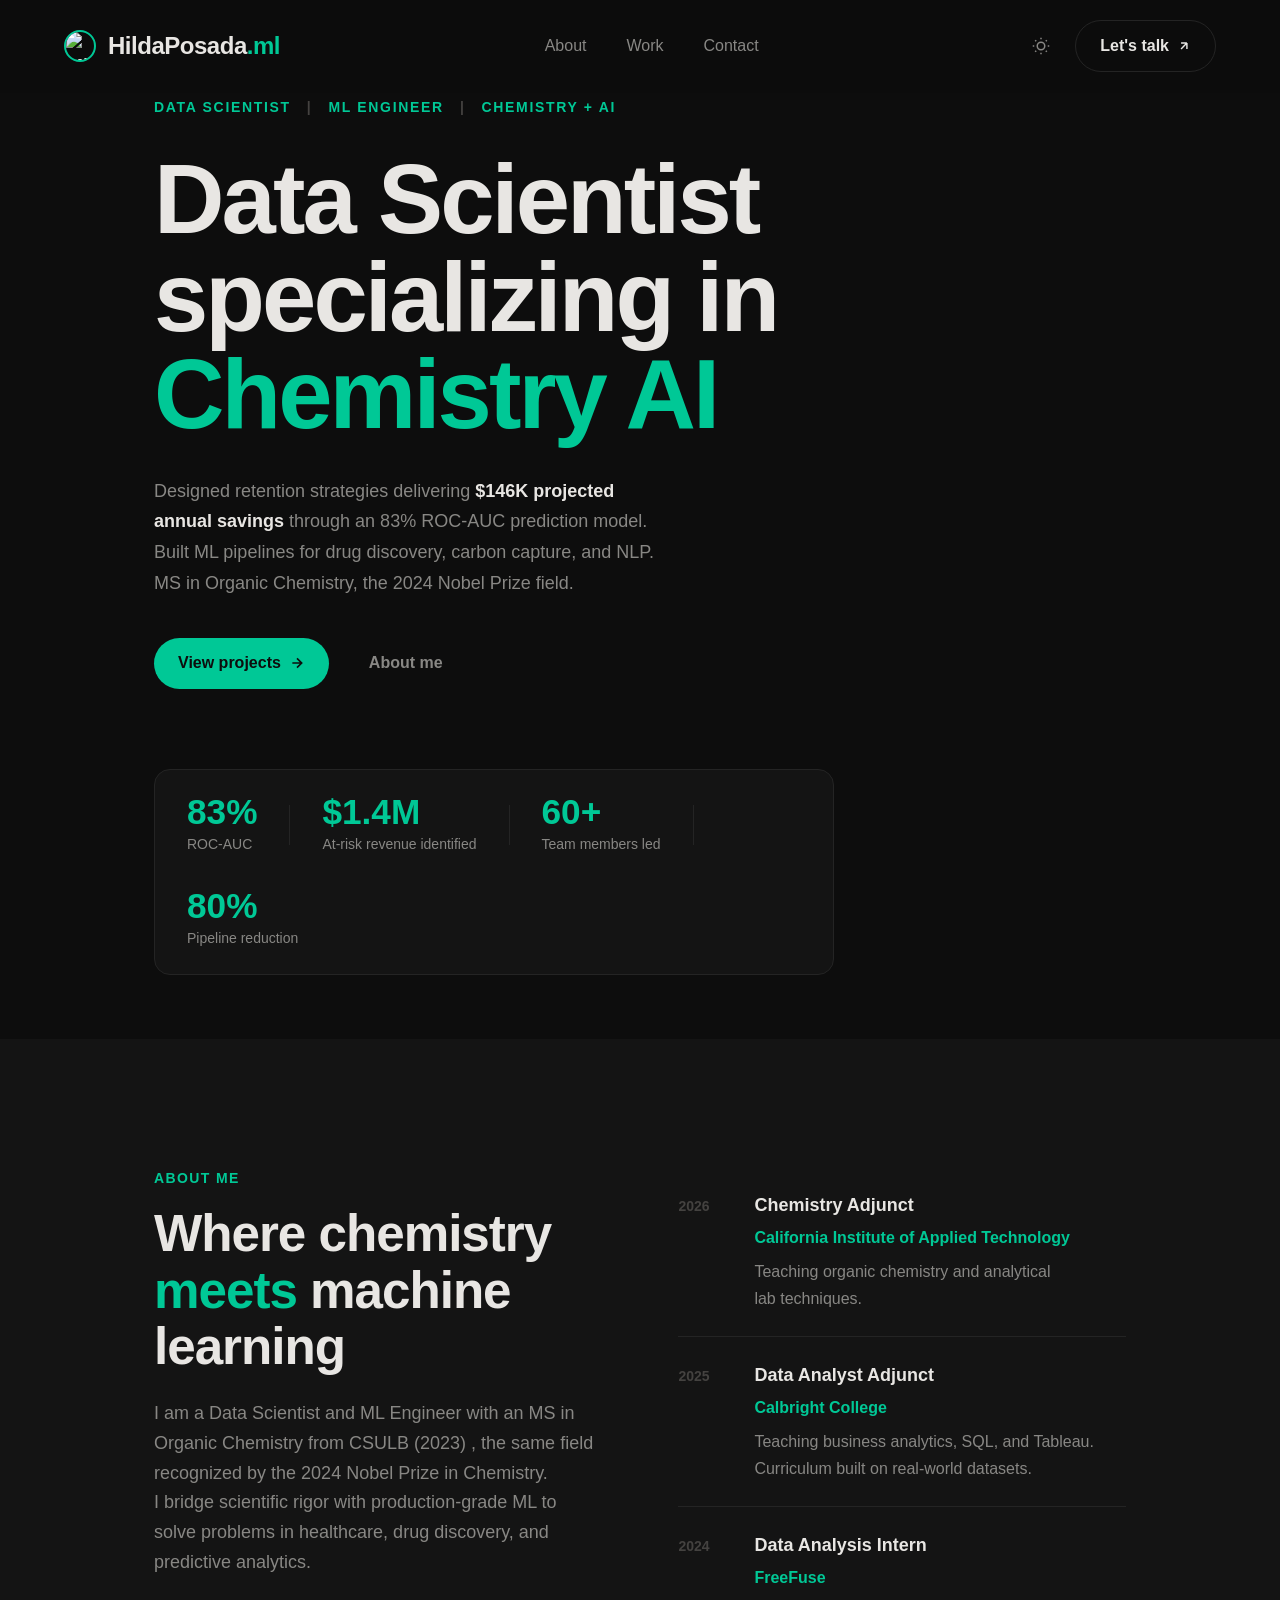
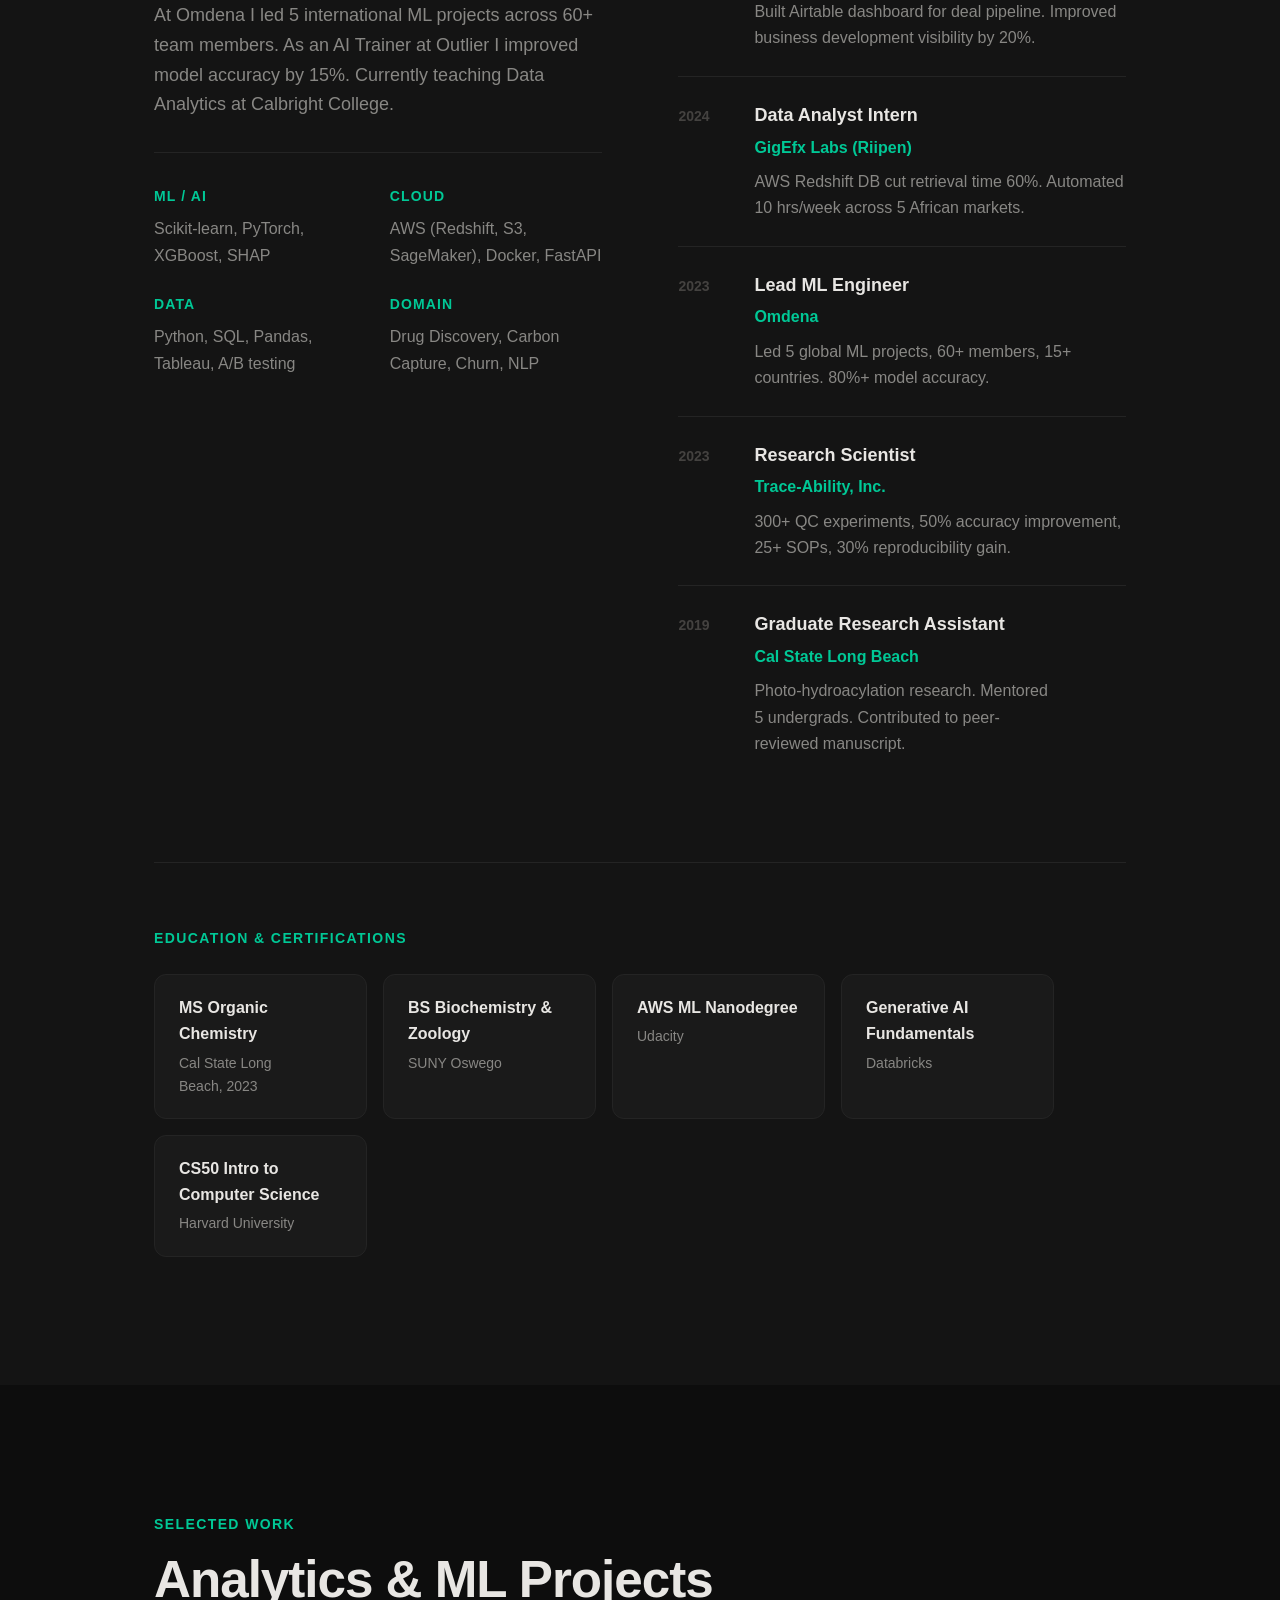
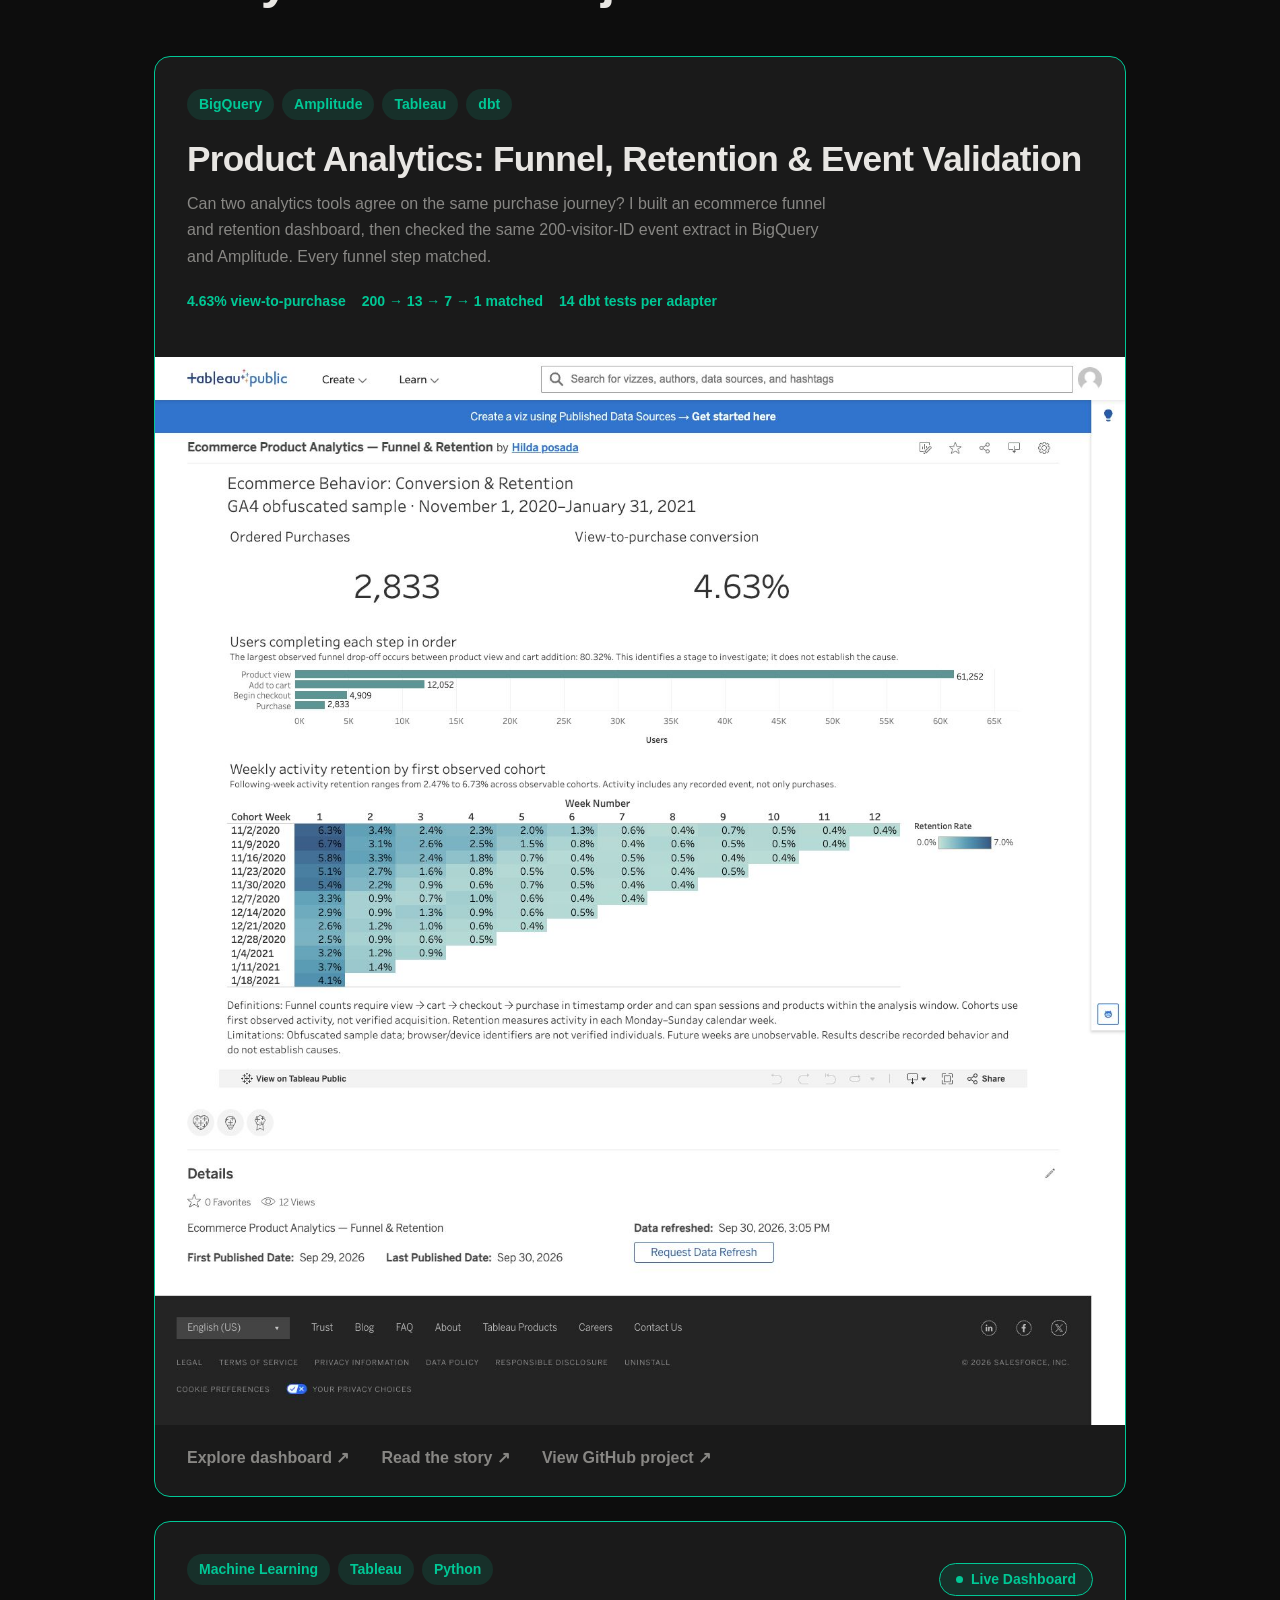
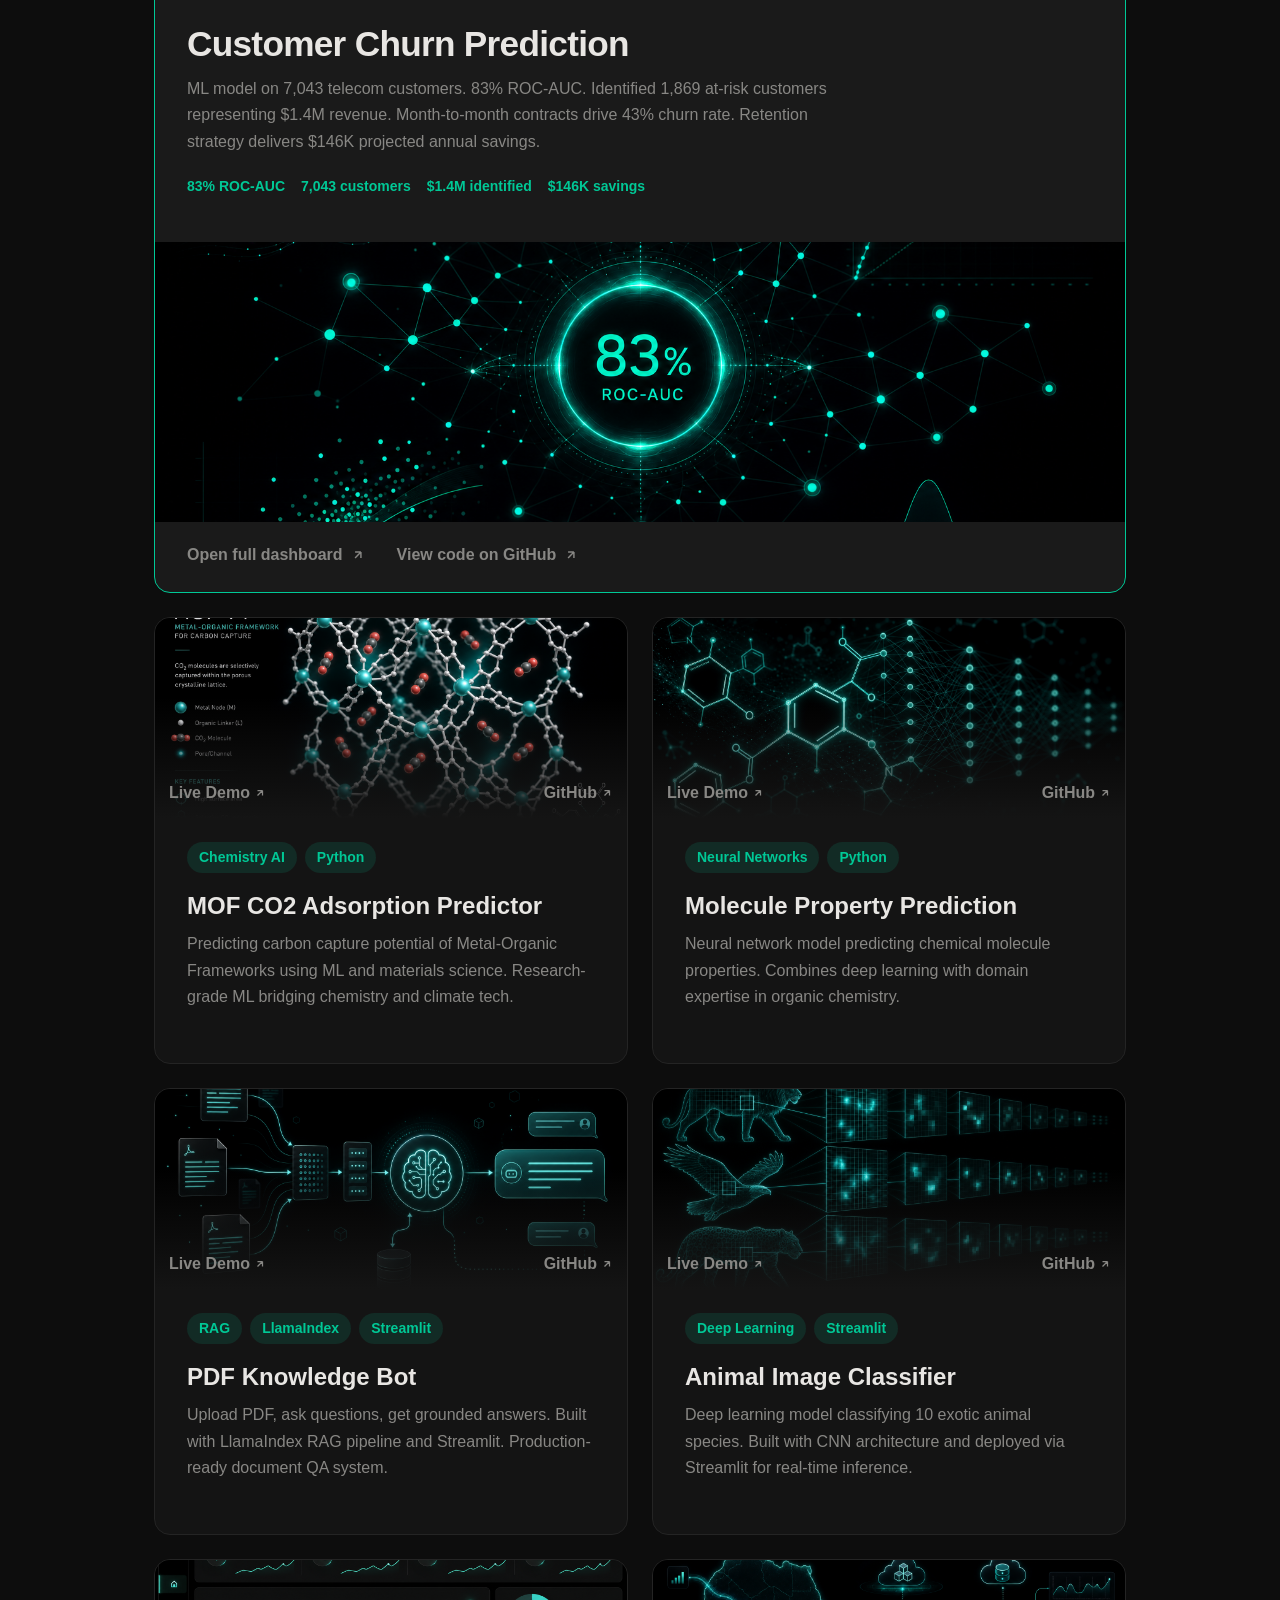
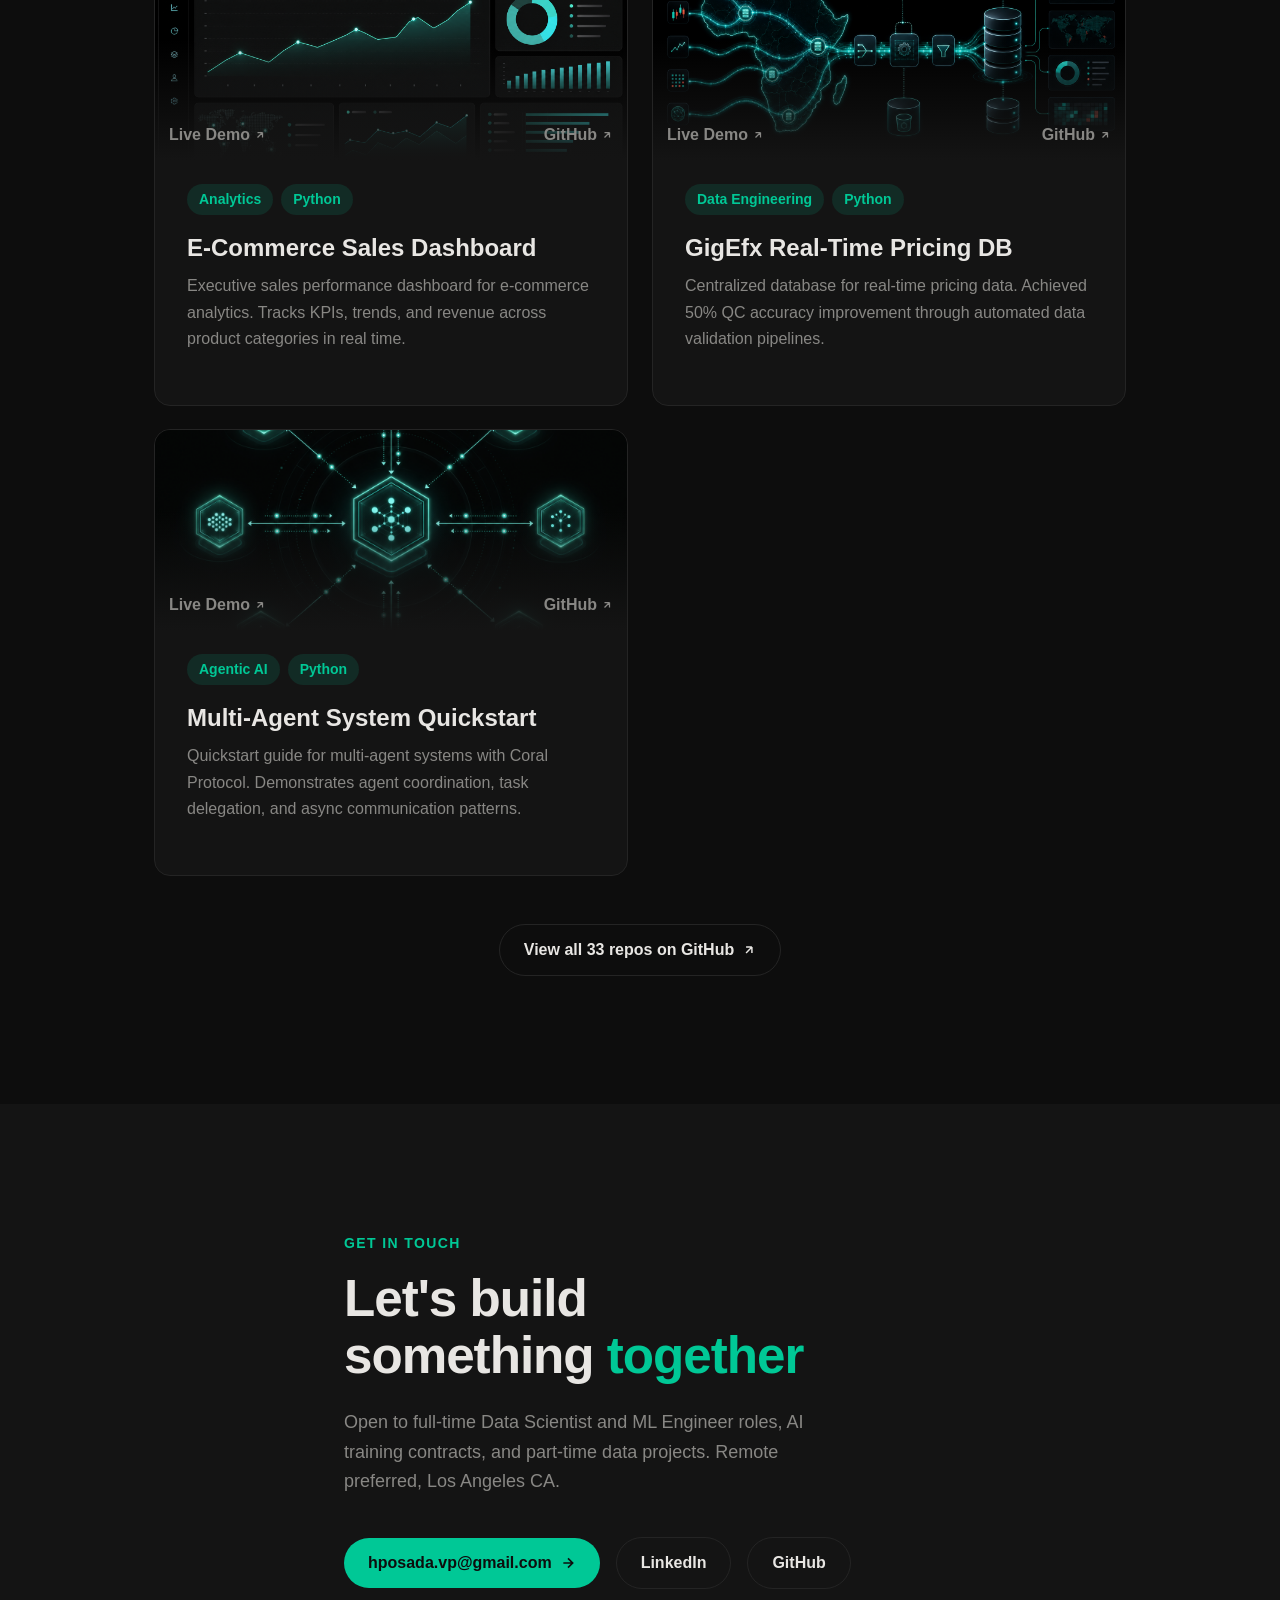
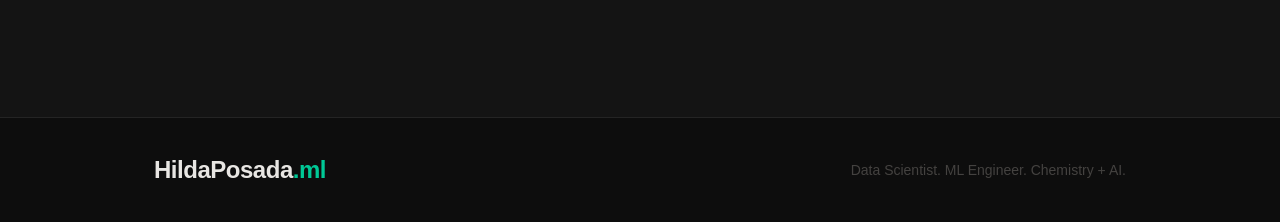
==== index.html @ e63c5d8a "Show full analytics dashboard screenshot" ====
<!DOCTYPE html>
<html lang="en" data-theme="dark">
<head>
  <meta charset="UTF-8" />
  <meta name="viewport" content="width=device-width, initial-scale=1.0" />
  <title>Hilda Posada, Data Scientist and ML Engineer</title>
  <meta name="description" content="Data Scientist and ML Engineer specializing in Chemistry AI, predictive analytics, and end-to-end ML pipelines. MS Organic Chemistry, CSULB 2023." />
  <meta property="og:title" content="Hilda Posada, Data Scientist and ML Engineer" />
  <meta property="og:description" content="83% ROC-AUC churn model. $1.4M at-risk revenue identified. 5 ML projects across 60+ team members." />
  <meta property="og:type" content="website" />

  <link href="https://api.fontshare.com/v2/css?f[]=cabinet-grotesk@300,400,500,700,800,900&f[]=satoshi@300,400,500,700&display=swap" rel="stylesheet" />
  <link rel="stylesheet" href="style.css" />
</head>
<body>

  <!-- NAV -->
  <header class="nav" id="nav">
    <a href="#" class="nav-logo"><img src="https://qtrypzzcjebvfcihiynt.supabase.co/storage/v1/object/public/base44-prod/public/696bf0ed3b8b8127055da20c/be948674d_PP.JPG" alt="Hilda Posada" class="nav-avatar" /><span class="nav-logo-text">HildaPosada<span class="accent">.ml</span></span></a>
    <nav class="nav-links" aria-label="Main navigation">
      <a href="#about">About</a>
      <a href="#work">Work</a>
      <a href="#contact">Contact</a>
    </nav>
    <div class="nav-right">
      <button class="theme-toggle" data-theme-toggle aria-label="Toggle theme">
        <svg width="18" height="18" viewBox="0 0 24 24" fill="none" stroke="currentColor" stroke-width="2"><path d="M21 12.79A9 9 0 1 1 11.21 3 7 7 0 0 0 21 12.79z"/></svg>
      </button>
      <a href="#contact" class="btn-outline">Let's talk <svg width="14" height="14" viewBox="0 0 24 24" fill="none" stroke="currentColor" stroke-width="2.5"><path d="M7 17L17 7M17 7H7M17 7v10"/></svg></a>
    </div>
  </header>

  <!-- HERO -->
  <section class="hero" id="home">
    <div class="hero-eyebrow">
      <span>DATA SCIENTIST</span>
      <span class="divider">|</span>
      <span>ML ENGINEER</span>
      <span class="divider">|</span>
      <span>CHEMISTRY + AI</span>
    </div>
    <h1 class="hero-heading">
      Data Scientist<br>
      specializing in<br>
      <span class="accent">Chemistry AI</span>
    </h1>
    <p class="hero-sub">
      Designed retention strategies delivering <strong>$146K projected annual savings</strong> through an 83% ROC-AUC prediction model. Built ML pipelines for drug discovery, carbon capture, and NLP. MS in Organic Chemistry, the 2024 Nobel Prize field.
    </p>
    <div class="hero-actions">
      <a href="#work" class="btn-primary">View projects <svg width="16" height="16" viewBox="0 0 24 24" fill="none" stroke="currentColor" stroke-width="2.5"><path d="M5 12h14M12 5l7 7-7 7"/></svg></a>
      <a href="#about" class="btn-ghost">About me</a>
    </div>
    <div class="stats-bar">
      <div class="stat"><span class="stat-num">83%</span><span class="stat-label">ROC-AUC</span></div>
      <div class="stat-divider"></div>
      <div class="stat"><span class="stat-num">$1.4M</span><span class="stat-label">At-risk revenue identified</span></div>
      <div class="stat-divider"></div>
      <div class="stat"><span class="stat-num">60+</span><span class="stat-label">Team members led</span></div>
      <div class="stat-divider"></div>
      <div class="stat"><span class="stat-num">80%</span><span class="stat-label">Pipeline reduction</span></div>
    </div>
  </section>

  <!-- ABOUT -->
  <section class="about section" id="about">
    <div class="container">
      <div class="about-grid">
        <div class="about-left">
          <p class="section-label">About me</p>
          <h2>Where chemistry <span class="accent">meets</span> machine learning</h2>
          <p class="about-body">I am a Data Scientist and ML Engineer with an MS in Organic Chemistry from CSULB (2023) , the same field recognized by the 2024 Nobel Prize in Chemistry. I bridge scientific rigor with production-grade ML to solve problems in healthcare, drug discovery, and predictive analytics.</p>
          <p class="about-body">At Omdena I led 5 international ML projects across 60+ team members. As an AI Trainer at Outlier I improved model accuracy by 15%. Currently teaching Data Analytics at Calbright College.</p>
          <div class="skills-grid">
            <div class="skill-group"><p class="skill-label">ML / AI</p><p>Scikit-learn, PyTorch, XGBoost, SHAP</p></div>
            <div class="skill-group"><p class="skill-label">Cloud</p><p>AWS (Redshift, S3, SageMaker), Docker, FastAPI</p></div>
            <div class="skill-group"><p class="skill-label">Data</p><p>Python, SQL, Pandas, Tableau, A/B testing</p></div>
            <div class="skill-group"><p class="skill-label">Domain</p><p>Drug Discovery, Carbon Capture, Churn, NLP</p></div>
          </div>
        </div>
        <div class="about-right">
          <div class="experience-timeline">

            <div class="exp-item">
              <span class="exp-year">2026</span>
              <div class="exp-content">
                <p class="exp-role">Chemistry Adjunct</p>
                <p class="exp-company">California Institute of Applied Technology</p>
                <p class="exp-desc">Teaching organic chemistry and analytical lab techniques.</p>
              </div>
            </div>

            <div class="exp-item">
              <span class="exp-year">2025</span>
              <div class="exp-content">
                <p class="exp-role">Data Analyst Adjunct</p>
                <p class="exp-company">Calbright College</p>
                <p class="exp-desc">Teaching business analytics, SQL, and Tableau. Curriculum built on real-world datasets.</p>
              </div>
            </div>

            <div class="exp-item">
              <span class="exp-year">2024</span>
              <div class="exp-content">
                <p class="exp-role">Data Analysis Intern</p>
                <p class="exp-company">FreeFuse</p>
                <p class="exp-desc">Built Airtable dashboard for deal pipeline. Improved business development visibility by 20%.</p>
              </div>
            </div>

            <div class="exp-item">
              <span class="exp-year">2024</span>
              <div class="exp-content">
                <p class="exp-role">Data Analyst Intern</p>
                <p class="exp-company">GigEfx Labs (Riipen)</p>
                <p class="exp-desc">AWS Redshift DB cut retrieval time 60%. Automated 10 hrs/week across 5 African markets.</p>
              </div>
            </div>

            <div class="exp-item">
              <span class="exp-year">2023</span>
              <div class="exp-content">
                <p class="exp-role">Lead ML Engineer</p>
                <p class="exp-company">Omdena</p>
                <p class="exp-desc">Led 5 global ML projects, 60+ members, 15+ countries. 80%+ model accuracy.</p>
              </div>
            </div>

            <div class="exp-item">
              <span class="exp-year">2023</span>
              <div class="exp-content">
                <p class="exp-role">Research Scientist</p>
                <p class="exp-company">Trace-Ability, Inc.</p>
                <p class="exp-desc">300+ QC experiments, 50% accuracy improvement, 25+ SOPs, 30% reproducibility gain.</p>
              </div>
            </div>

            <div class="exp-item">
              <span class="exp-year">2019</span>
              <div class="exp-content">
                <p class="exp-role">Graduate Research Assistant</p>
                <p class="exp-company">Cal State Long Beach</p>
                <p class="exp-desc">Photo-hydroacylation research. Mentored 5 undergrads. Contributed to peer-reviewed manuscript.</p>
              </div>
            </div>

          </div>
        </div>
      </div>

      <!-- EDUCATION + CERTIFICATIONS -->
      <div class="about-edu-section">
        <p class="section-label" style="margin-bottom: var(--space-6);">Education &amp; Certifications</p>
        <div class="edu-grid">
          <div class="edu-card">
            <p class="edu-title">MS Organic Chemistry</p>
            <p class="edu-org">Cal State Long Beach, 2023</p>
          </div>
          <div class="edu-card">
            <p class="edu-title">BS Biochemistry &amp; Zoology</p>
            <p class="edu-org">SUNY Oswego</p>
          </div>
          <div class="edu-card">
            <p class="edu-title">AWS ML Nanodegree</p>
            <p class="edu-org">Udacity</p>
          </div>
          <div class="edu-card">
            <p class="edu-title">Generative AI Fundamentals</p>
            <p class="edu-org">Databricks</p>
          </div>
          <div class="edu-card">
            <p class="edu-title">CS50 Intro to Computer Science</p>
            <p class="edu-org">Harvard University</p>
          </div>
        </div>
      </div>

    </div>
  </section>



  <!-- WORK -->
  <section class="work section" id="work">
    <div class="container">
      <p class="section-label animate-on-scroll">Selected work</p>
      <h2 class="animate-on-scroll" data-delay="1">Analytics &amp; ML Projects</h2>
      <div class="projects-grid">

        <!-- PRODUCT ANALYTICS -->
        <div class="project-card featured tableau-card animate-on-scroll" data-delay="1">
          <div class="tableau-header">
            <div class="project-meta"><span class="project-tag">BigQuery</span><span class="project-tag">Amplitude</span><span class="project-tag">Tableau</span><span class="project-tag">dbt</span></div>
            <h3>Product Analytics: Funnel, Retention &amp; Event Validation</h3>
            <p class="tableau-desc">Can two analytics tools agree on the same purchase journey? I built an ecommerce funnel and retention dashboard, then checked the same 200-visitor-ID event extract in BigQuery and Amplitude. Every funnel step matched.</p>
            <div class="project-stats"><span>4.63% view-to-purchase</span><span>200 → 13 → 7 → 1 matched</span><span>14 dbt tests per adapter</span></div>
          </div>
          <div class="project-img-wrap" style="height:auto"><img style="height:auto;object-fit:contain" src="project-funnel.jpg" alt="Ecommerce purchase funnel and weekly retention dashboard in Tableau" loading="lazy" /></div>
          <div class="project-footer">
            <a href="https://public.tableau.com/views/EcommerceProductAnalyticsFunnelRetention/ConversionRetention" target="_blank" rel="noopener" class="project-link">Explore dashboard ↗</a>
            <a href="https://github.com/HildaPosada/cross-tool-funnel-check/blob/main/docs/case_study.md" target="_blank" rel="noopener" class="project-link">Read the story ↗</a>
            <a href="https://github.com/HildaPosada/cross-tool-funnel-check" target="_blank" rel="noopener" class="project-link">View GitHub project ↗</a>
          </div>
        </div>

        <!-- FEATURED: TABLEAU EMBED -->
        <div class="project-card featured tableau-card animate-on-scroll" data-delay="2">
          <div class="tableau-header">
            <div class="tableau-meta-row">
              <div class="project-meta">
                <span class="project-tag">Machine Learning</span>
                <span class="project-tag">Tableau</span>
                <span class="project-tag">Python</span>
              </div>
              <span class="live-badge">
                <span class="live-dot"></span>Live Dashboard
              </span>
            </div>
            <h3>Customer Churn Prediction</h3>
            <p class="tableau-desc">ML model on 7,043 telecom customers. 83% ROC-AUC. Identified 1,869 at-risk customers representing $1.4M revenue. Month-to-month contracts drive 43% churn rate. Retention strategy delivers $146K projected annual savings.</p>
            <div class="project-stats">
              <span>83% ROC-AUC</span>
              <span>7,043 customers</span>
              <span>$1.4M identified</span>
              <span>$146K savings</span>
            </div>
          </div>

          <div class="project-img-wrap">                   <img src="project-churn.png" alt="Customer Churn Analysis Dashboard" loading="lazy" />                 </div>          <div class="project-footer">
            <a href="https://public.tableau.com/app/profile/hilda.posada/viz/CustomerChurnAnalysis_17590022655190/CustomerChurnAnalysisDashboard" target="_blank" rel="noopener" class="project-link">
              Open full dashboard <svg width="14" height="14" viewBox="0 0 24 24" fill="none" stroke="currentColor" stroke-width="2.5"><path d="M7 17L17 7M17 7H7M17 7v10"/></svg>
            </a>
            <a href="https://github.com/HildaPosada/customer-churn-analysis" target="_blank" rel="noopener" class="project-link">
              View code on GitHub <svg width="14" height="14" viewBox="0 0 24 24" fill="none" stroke="currentColor" stroke-width="2.5"><path d="M7 17L17 7M17 7H7M17 7v10"/></svg>
            </a>
          </div>
        </div>

        <!-- CARD 2: MOF -->
        <div class="project-card animate-on-scroll" data-delay="1" onclick="window.open('https://mof-demo-ebon.vercel.app','_blank')" style="cursor:pointer">
          <div class="project-img-wrap">
            <img src="project-mof.png" alt="MOF CO2 Adsorption" loading="lazy" />
            <div class="project-img-overlay">
              <a href="https://mof-demo-ebon.vercel.app" target="_blank" rel="noopener" onclick="event.stopPropagation()" class="card-overlay-link card-overlay-left">Live Demo <svg width="12" height="12" viewBox="0 0 24 24" fill="none" stroke="currentColor" stroke-width="2.5"><path d="M7 17L17 7M17 7H7M17 7v10"/></svg></a>
              <a href="https://github.com/HildaPosada/MOF-CO2-Adsorption-Predictor" target="_blank" rel="noopener" onclick="event.stopPropagation()" class="card-overlay-link card-overlay-right">GitHub <svg width="12" height="12" viewBox="0 0 24 24" fill="none" stroke="currentColor" stroke-width="2.5"><path d="M7 17L17 7M17 7H7M17 7v10"/></svg></a>
            </div>
          </div>
          <div class="project-body">
            <div class="project-meta"><span class="project-tag">Chemistry AI</span><span class="project-tag">Python</span></div>
            <h3>MOF CO2 Adsorption Predictor</h3>
            <p>Predicting carbon capture potential of Metal-Organic Frameworks using ML and materials science. Research-grade ML bridging chemistry and climate tech.</p>
          </div>
        </div>

        <!-- CARD 3: MOLECULE -->
        <div class="project-card animate-on-scroll" data-delay="2" onclick="window.open('https://molecule-demo.vercel.app','_blank')" style="cursor:pointer">
          <div class="project-img-wrap">
            <img src="project-molecule.png" alt="Molecule Property Prediction" loading="lazy" />
            <div class="project-img-overlay">
              <a href="https://molecule-demo.vercel.app" target="_blank" rel="noopener" onclick="event.stopPropagation()" class="card-overlay-link card-overlay-left">Live Demo <svg width="12" height="12" viewBox="0 0 24 24" fill="none" stroke="currentColor" stroke-width="2.5"><path d="M7 17L17 7M17 7H7M17 7v10"/></svg></a>
              <a href="https://github.com/HildaPosada/Chemical-Molecule-Property-Prediction-Using-Neural-Networks" target="_blank" rel="noopener" onclick="event.stopPropagation()" class="card-overlay-link card-overlay-right">GitHub <svg width="12" height="12" viewBox="0 0 24 24" fill="none" stroke="currentColor" stroke-width="2.5"><path d="M7 17L17 7M17 7H7M17 7v10"/></svg></a>
            </div>
          </div>
          <div class="project-body">
            <div class="project-meta"><span class="project-tag">Neural Networks</span><span class="project-tag">Python</span></div>
            <h3>Molecule Property Prediction</h3>
            <p>Neural network model predicting chemical molecule properties. Combines deep learning with domain expertise in organic chemistry.</p>
          </div>
        </div>

        <!-- CARD 4: PDF RAG -->
        <div class="project-card animate-on-scroll" data-delay="3" onclick="window.open('https://pdf-demo-eight.vercel.app','_blank')" style="cursor:pointer">
          <div class="project-img-wrap">
            <img src="project-pdf-rag.png" alt="PDF Knowledge Bot" loading="lazy" />
            <div class="project-img-overlay">
              <a href="https://pdf-demo-eight.vercel.app" target="_blank" rel="noopener" onclick="event.stopPropagation()" class="card-overlay-link card-overlay-left">Live Demo <svg width="12" height="12" viewBox="0 0 24 24" fill="none" stroke="currentColor" stroke-width="2.5"><path d="M7 17L17 7M17 7H7M17 7v10"/></svg></a>
              <a href="https://github.com/HildaPosada/PDF-Knowledge-Bot-LlamaIndex-RAG-" target="_blank" rel="noopener" onclick="event.stopPropagation()" class="card-overlay-link card-overlay-right">GitHub <svg width="12" height="12" viewBox="0 0 24 24" fill="none" stroke="currentColor" stroke-width="2.5"><path d="M7 17L17 7M17 7H7M17 7v10"/></svg></a>
            </div>
          </div>
          <div class="project-body">
            <div class="project-meta"><span class="project-tag">RAG</span><span class="project-tag">LlamaIndex</span><span class="project-tag">Streamlit</span></div>
            <h3>PDF Knowledge Bot</h3>
            <p>Upload PDF, ask questions, get grounded answers. Built with LlamaIndex RAG pipeline and Streamlit. Production-ready document QA system.</p>
          </div>
        </div>

        <!-- CARD 5: ANIMAL -->
        <div class="project-card animate-on-scroll" data-delay="4" onclick="window.open('https://animal-demo-flax.vercel.app','_blank')" style="cursor:pointer">
          <div class="project-img-wrap">
            <img src="project-animal.png" alt="Animal Image Classifier" loading="lazy" />
            <div class="project-img-overlay">
              <a href="https://animal-demo-flax.vercel.app" target="_blank" rel="noopener" onclick="event.stopPropagation()" class="card-overlay-link card-overlay-left">Live Demo <svg width="12" height="12" viewBox="0 0 24 24" fill="none" stroke="currentColor" stroke-width="2.5"><path d="M7 17L17 7M17 7H7M17 7v10"/></svg></a>
              <a href="https://github.com/HildaPosada/animal-image-classifier" target="_blank" rel="noopener" onclick="event.stopPropagation()" class="card-overlay-link card-overlay-right">GitHub <svg width="12" height="12" viewBox="0 0 24 24" fill="none" stroke="currentColor" stroke-width="2.5"><path d="M7 17L17 7M17 7H7M17 7v10"/></svg></a>
            </div>
          </div>
          <div class="project-body">
            <div class="project-meta"><span class="project-tag">Deep Learning</span><span class="project-tag">Streamlit</span></div>
            <h3>Animal Image Classifier</h3>
            <p>Deep learning model classifying 10 exotic animal species. Built with CNN architecture and deployed via Streamlit for real-time inference.</p>
          </div>
        </div>

        <!-- CARD 6: DASHBOARD -->
        <div class="project-card animate-on-scroll" data-delay="5" onclick="window.open('https://dashboard-demo-gray.vercel.app','_blank')" style="cursor:pointer">
          <div class="project-img-wrap">
            <img src="project-dashboard.png" alt="E-Commerce Sales Dashboard" loading="lazy" />
            <div class="project-img-overlay">
              <a href="https://dashboard-demo-gray.vercel.app" target="_blank" rel="noopener" onclick="event.stopPropagation()" class="card-overlay-link card-overlay-left">Live Demo <svg width="12" height="12" viewBox="0 0 24 24" fill="none" stroke="currentColor" stroke-width="2.5"><path d="M7 17L17 7M17 7H7M17 7v10"/></svg></a>
              <a href="https://github.com/HildaPosada/techgear-plus-sales-dashboard" target="_blank" rel="noopener" onclick="event.stopPropagation()" class="card-overlay-link card-overlay-right">GitHub <svg width="12" height="12" viewBox="0 0 24 24" fill="none" stroke="currentColor" stroke-width="2.5"><path d="M7 17L17 7M17 7H7M17 7v10"/></svg></a>
            </div>
          </div>
          <div class="project-body">
            <div class="project-meta"><span class="project-tag">Analytics</span><span class="project-tag">Python</span></div>
            <h3>E-Commerce Sales Dashboard</h3>
            <p>Executive sales performance dashboard for e-commerce analytics. Tracks KPIs, trends, and revenue across product categories in real time.</p>
          </div>
        </div>

        <!-- CARD 7: GIGEFX -->
        <div class="project-card animate-on-scroll" data-delay="6" onclick="window.open('https://gigefx-demo.vercel.app','_blank')" style="cursor:pointer">
          <div class="project-img-wrap">
            <img src="project-gigefx.png" alt="GigEfx Pricing DB" loading="lazy" />
            <div class="project-img-overlay">
              <a href="https://gigefx-demo.vercel.app" target="_blank" rel="noopener" onclick="event.stopPropagation()" class="card-overlay-link card-overlay-left">Live Demo <svg width="12" height="12" viewBox="0 0 24 24" fill="none" stroke="currentColor" stroke-width="2.5"><path d="M7 17L17 7M17 7H7M17 7v10"/></svg></a>
              <a href="https://github.com/HildaPosada/GigEfx-Labs" target="_blank" rel="noopener" onclick="event.stopPropagation()" class="card-overlay-link card-overlay-right">GitHub <svg width="12" height="12" viewBox="0 0 24 24" fill="none" stroke="currentColor" stroke-width="2.5"><path d="M7 17L17 7M17 7H7M17 7v10"/></svg></a>
            </div>
          </div>
          <div class="project-body">
            <div class="project-meta"><span class="project-tag">Data Engineering</span><span class="project-tag">Python</span></div>
            <h3>GigEfx Real-Time Pricing DB</h3>
            <p>Centralized database for real-time pricing data. Achieved 50% QC accuracy improvement through automated data validation pipelines.</p>
          </div>
        </div>

        <!-- CARD 8: MULTI-AGENT -->
        <div class="project-card animate-on-scroll" data-delay="7" onclick="window.open('https://multiagent-demo-sigma.vercel.app','_blank')" style="cursor:pointer">
          <div class="project-img-wrap">
            <img src="project-multiagent.png" alt="Multi-Agent System" loading="lazy" />
            <div class="project-img-overlay">
              <a href="https://multiagent-demo-sigma.vercel.app" target="_blank" rel="noopener" onclick="event.stopPropagation()" class="card-overlay-link card-overlay-left">Live Demo <svg width="12" height="12" viewBox="0 0 24 24" fill="none" stroke="currentColor" stroke-width="2.5"><path d="M7 17L17 7M17 7H7M17 7v10"/></svg></a>
              <a href="https://github.com/HildaPosada/MultiAgent-Quickstart" target="_blank" rel="noopener" onclick="event.stopPropagation()" class="card-overlay-link card-overlay-right">GitHub <svg width="12" height="12" viewBox="0 0 24 24" fill="none" stroke="currentColor" stroke-width="2.5"><path d="M7 17L17 7M17 7H7M17 7v10"/></svg></a>
            </div>
          </div>
          <div class="project-body">
            <div class="project-meta"><span class="project-tag">Agentic AI</span><span class="project-tag">Python</span></div>
            <h3>Multi-Agent System Quickstart</h3>
            <p>Quickstart guide for multi-agent systems with Coral Protocol. Demonstrates agent coordination, task delegation, and async communication patterns.</p>
          </div>
        </div>

      </div>
      <div class="work-cta">
        <a href="https://github.com/HildaPosada" target="_blank" rel="noopener" class="btn-outline">View all 33 repos on GitHub <svg width="14" height="14" viewBox="0 0 24 24" fill="none" stroke="currentColor" stroke-width="2.5"><path d="M7 17L17 7M17 7H7M17 7v10"/></svg></a>
      </div>
    </div>
  </section>

  <!-- CONTACT -->
  <section class="contact section" id="contact">
    <div class="container contact-inner">
      <p class="section-label">Get in touch</p>
      <h2>Let's build something <span class="accent">together</span></h2>
      <p class="contact-sub">Open to full-time Data Scientist and ML Engineer roles, AI training contracts, and part-time data projects. Remote preferred, Los Angeles CA.</p>
      <div class="contact-links">
        <a href="mailto:hposada.vp@gmail.com" class="btn-primary">hposada.vp@gmail.com <svg width="16" height="16" viewBox="0 0 24 24" fill="none" stroke="currentColor" stroke-width="2.5"><path d="M5 12h14M12 5l7 7-7 7"/></svg></a>
        <a href="https://www.linkedin.com/in/hildaposada/" target="_blank" rel="noopener" class="btn-outline">LinkedIn</a>
        <a href="https://github.com/HildaPosada" target="_blank" rel="noopener" class="btn-outline">GitHub</a>
      </div>
    </div>
  </section>

  <!-- FOOTER -->
  <footer class="footer">
    <div class="container footer-inner">
      <span class="footer-logo">HildaPosada<span class="accent">.ml</span></span>
      <p class="footer-copy">Data Scientist. ML Engineer. Chemistry + AI.</p>
    </div>
  </footer>

  <script src="script.js"></script>

  <!-- Scroll entrance animation observer -->
  <script>
    (function() {
      var els = document.querySelectorAll('.animate-on-scroll');
      if (!els.length) return;

      // If IntersectionObserver not supported, just show everything
      if (!('IntersectionObserver' in window)) {
        els.forEach(function(el) { el.classList.add('is-visible'); });
        return;
      }

      var observer = new IntersectionObserver(function(entries) {
        entries.forEach(function(entry) {
          if (entry.isIntersecting) {
            entry.target.classList.add('is-visible');
            observer.unobserve(entry.target);
          }
        });
      }, { threshold: 0.08 });

      els.forEach(function(el) { observer.observe(el); });
    })();
  </script>
</body>
</html>
---- style.css ----
/* ============================================================
   HILDA POSADA PORTFOLIO — style.css
   Dark-first, teal accent, Cabinet Grotesk + Satoshi
   ============================================================ */

/* TOKENS */
:root {
  --text-xs:   clamp(0.75rem,  0.7rem + 0.25vw, 0.875rem);
  --text-sm:   clamp(0.875rem, 0.8rem + 0.35vw, 1rem);
  --text-base: clamp(1rem,     0.95rem + 0.25vw, 1.125rem);
  --text-lg:   clamp(1.125rem, 1rem + 0.75vw,   1.5rem);
  --text-xl:   clamp(1.5rem,   1.2rem + 1.25vw, 2.25rem);
  --text-2xl:  clamp(2rem,     1.2rem + 2.5vw,  3.5rem);
  --text-3xl:  clamp(2.5rem,   1rem + 4vw,      5rem);
  --text-hero: clamp(3rem,     0.5rem + 7vw,    8rem);

  --space-1: 0.25rem; --space-2: 0.5rem;  --space-3: 0.75rem;
  --space-4: 1rem;    --space-5: 1.25rem; --space-6: 1.5rem;
  --space-8: 2rem;    --space-10: 2.5rem; --space-12: 3rem;
  --space-16: 4rem;   --space-20: 5rem;   --space-24: 6rem;
  --space-32: 8rem;

  --radius-sm: 0.375rem; --radius-md: 0.5rem;
  --radius-lg: 0.75rem;  --radius-xl: 1rem;
  --radius-full: 9999px;

  --transition: 180ms cubic-bezier(0.16, 1, 0.3, 1);

  --content-default: 1100px;
  --content-narrow: 720px;

  --font-display: 'Cabinet Grotesk', 'Helvetica Neue', sans-serif;
  --font-body:    'Satoshi', 'Inter', sans-serif;
}

/* DARK THEME (default) */
:root, [data-theme="dark"] {
  --bg:        #0d0d0d;
  --surface:   #141414;
  --surface-2: #1a1a1a;
  --border:    #242424;
  --text:      #e8e6e3;
  --text-muted:#888784;
  --text-faint:#444240;
  --accent:    #00c896;
  --accent-dim:#00c89620;
  --accent-hover: #00b085;
  --shadow-md: 0 4px 24px rgba(0,0,0,0.4);
  --shadow-lg: 0 12px 48px rgba(0,0,0,0.6);
}

/* LIGHT THEME */
[data-theme="light"] {
  --bg:        #f8f7f4;
  --surface:   #ffffff;
  --surface-2: #f2f1ee;
  --border:    #e0deda;
  --text:      #1a1917;
  --text-muted:#6b6967;
  --text-faint:#b8b6b2;
  --accent:    #008f6a;
  --accent-dim:#008f6a18;
  --accent-hover: #007558;
  --shadow-md: 0 4px 24px rgba(0,0,0,0.08);
  --shadow-lg: 0 12px 48px rgba(0,0,0,0.12);
}

@media (prefers-color-scheme: light) {
  :root:not([data-theme]) {
    --bg:        #f8f7f4;
    --surface:   #ffffff;
    --surface-2: #f2f1ee;
    --border:    #e0deda;
    --text:      #1a1917;
    --text-muted:#6b6967;
    --text-faint:#b8b6b2;
    --accent:    #008f6a;
    --accent-dim:#008f6a18;
    --accent-hover: #007558;
    --shadow-md: 0 4px 24px rgba(0,0,0,0.08);
    --shadow-lg: 0 12px 48px rgba(0,0,0,0.12);
  }
}

/* BASE */
*, *::before, *::after { box-sizing: border-box; margin: 0; padding: 0; }
html {
  scroll-behavior: smooth;
  scroll-padding-top: var(--space-20);
  -webkit-font-smoothing: antialiased;
  text-rendering: optimizeLegibility;
}
body {
  background: var(--bg);
  color: var(--text);
  font-family: var(--font-body);
  font-size: var(--text-base);
  line-height: 1.65;
  overflow-x: hidden;
}
img, svg { display: block; max-width: 100%; }
a { color: inherit; text-decoration: none; }
button { cursor: pointer; background: none; border: none; font: inherit; color: inherit; }
h1,h2,h3,h4 { text-wrap: balance; line-height: 1.1; font-family: var(--font-display); }
p { text-wrap: pretty; }

/* ACCENT */
.accent { color: var(--accent); }

/* CONTAINER */
.container {
  max-width: var(--content-default);
  margin-inline: auto;
  padding-inline: clamp(var(--space-6), 5vw, var(--space-16));
}

/* SECTION */
.section {
  padding-block: clamp(var(--space-16), 10vw, var(--space-32));
}

/* ---- NAV ---- */
.nav {
  position: fixed; top: 0; left: 0; right: 0; z-index: 100;
  display: flex; align-items: center; justify-content: space-between;
  padding: var(--space-5) clamp(var(--space-6), 5vw, var(--space-16));
  background: color-mix(in srgb, var(--bg) 85%, transparent);
  backdrop-filter: blur(16px);
  border-bottom: 1px solid transparent;
  transition: border-color var(--transition), box-shadow var(--transition);
}
.nav.scrolled {
  border-bottom-color: var(--border);
  box-shadow: var(--shadow-md);
}
.nav-logo {
  font-family: var(--font-display);
  font-weight: 700;
  font-size: var(--text-lg);
  letter-spacing: -0.02em;
  display: flex;
  align-items: center;
  gap: var(--space-3);
}
.nav-avatar {
  width: 32px;
  height: 32px;
  border-radius: 50%;
  object-fit: cover;
  border: 2px solid var(--accent);
  flex-shrink: 0;
}
.nav-links {
  display: flex; gap: var(--space-10);
}
.nav-links a {
  font-size: var(--text-sm);
  color: var(--text-muted);
  transition: color var(--transition);
}
.nav-links a:hover { color: var(--text); }
.nav-right {
  display: flex; align-items: center; gap: var(--space-4);
}
.theme-toggle {
  display: flex; align-items: center; justify-content: center;
  width: 36px; height: 36px; border-radius: var(--radius-full);
  color: var(--text-muted);
  transition: color var(--transition), background var(--transition);
}
.theme-toggle:hover { color: var(--text); background: var(--surface-2); }

/* BUTTONS */
.btn-primary {
  display: inline-flex; align-items: center; gap: var(--space-2);
  padding: var(--space-3) var(--space-6);
  background: var(--accent);
  color: #0d0d0d;
  font-family: var(--font-display);
  font-size: var(--text-sm);
  font-weight: 700;
  border-radius: var(--radius-full);
  transition: background var(--transition), transform var(--transition);
}
.btn-primary:hover { background: var(--accent-hover); transform: translateY(-1px); }
.btn-primary svg { flex-shrink: 0; }

.btn-outline {
  display: inline-flex; align-items: center; gap: var(--space-2);
  padding: var(--space-3) var(--space-6);
  border: 1px solid var(--border);
  color: var(--text);
  font-family: var(--font-display);
  font-size: var(--text-sm);
  font-weight: 600;
  border-radius: var(--radius-full);
  transition: border-color var(--transition), background var(--transition), transform var(--transition);
}
.btn-outline:hover { border-color: var(--accent); color: var(--accent); transform: translateY(-1px); }

.btn-ghost {
  display: inline-flex; align-items: center; gap: var(--space-2);
  padding: var(--space-3) var(--space-6);
  color: var(--text-muted);
  font-family: var(--font-display);
  font-size: var(--text-sm);
  font-weight: 600;
  transition: color var(--transition);
}
.btn-ghost:hover { color: var(--text); }

/* ---- HERO ---- */
.hero {
  min-height: 100dvh;
  display: flex; flex-direction: column; justify-content: center;
  padding-top: var(--space-24);
  padding-bottom: var(--space-16);
  padding-inline: clamp(var(--space-6), 5vw, var(--space-16));
  max-width: var(--content-default);
  margin-inline: auto;
}
.hero-eyebrow {
  display: flex; align-items: center; gap: var(--space-4);
  font-size: var(--text-xs);
  font-family: var(--font-display);
  font-weight: 700;
  letter-spacing: 0.12em;
  color: var(--accent);
  margin-bottom: var(--space-8);
}
.hero-eyebrow .divider { color: var(--text-faint); }
.hero-heading {
  font-size: var(--text-hero);
  font-weight: 800;
  letter-spacing: -0.03em;
  line-height: 1.0;
  color: var(--text);
  margin-bottom: var(--space-8);
}
.hero-sub {
  font-size: var(--text-base);
  color: var(--text-muted);
  max-width: 52ch;
  line-height: 1.7;
  margin-bottom: var(--space-10);
}
.hero-sub strong { color: var(--text); font-weight: 600; }
.hero-actions {
  display: flex; align-items: center; gap: var(--space-4);
  flex-wrap: wrap;
  margin-bottom: var(--space-20);
}

/* STATS BAR */
.stats-bar {
  display: flex; align-items: center; gap: var(--space-8);
  flex-wrap: wrap;
  padding: var(--space-6) var(--space-8);
  background: var(--surface);
  border: 1px solid var(--border);
  border-radius: var(--radius-xl);
  max-width: 680px;
}
.stat { display: flex; flex-direction: column; gap: var(--space-1); }
.stat-num {
  font-family: var(--font-display);
  font-size: var(--text-xl);
  font-weight: 800;
  color: var(--accent);
  line-height: 1;
}
.stat-label {
  font-size: var(--text-xs);
  color: var(--text-muted);
  font-weight: 500;
}
.stat-divider {
  width: 1px; height: 40px;
  background: var(--border);
  flex-shrink: 0;
}

/* SECTION LABEL */
.section-label {
  font-size: var(--text-xs);
  font-family: var(--font-display);
  font-weight: 700;
  letter-spacing: 0.1em;
  color: var(--accent);
  text-transform: uppercase;
  margin-bottom: var(--space-4);
}

/* ---- ABOUT ---- */
.about { background: var(--surface); }

/* ABOUT: period line under company */
.exp-period {
  font-size: var(--text-xs);
  color: var(--text-faint);
  margin-bottom: var(--space-2);
  font-family: var(--font-display);
}

/* ABOUT: education section */
.about-edu-section {
  margin-top: var(--space-20);
  padding-top: var(--space-16);
  border-top: 1px solid var(--border);
}
.edu-grid {
  display: grid;
  grid-template-columns: repeat(auto-fill, minmax(200px, 1fr));
  gap: var(--space-4);
  max-width: 900px;
}
.edu-card {
  background: var(--surface-2);
  border: 1px solid var(--border);
  border-radius: var(--radius-lg);
  padding: var(--space-5) var(--space-6);
  transition: border-color var(--transition);
}
.edu-card:hover {
  border-color: color-mix(in srgb, var(--accent) 30%, transparent);
}
.edu-title {
  font-size: var(--text-sm);
  font-weight: 600;
  color: var(--text);
  margin-bottom: var(--space-1);
}
.edu-org {
  font-size: var(--text-xs);
  color: var(--text-muted);
}

.about-grid {
  display: grid;
  grid-template-columns: 1fr 1fr;
  gap: clamp(var(--space-12), 6vw, var(--space-24));
  align-items: start;
}
.about-left h2 {
  font-size: var(--text-2xl);
  font-weight: 800;
  letter-spacing: -0.02em;
  margin-bottom: var(--space-6);
}
.about-body {
  color: var(--text-muted);
  margin-bottom: var(--space-6);
  max-width: 52ch;
}
.skills-grid {
  display: grid;
  grid-template-columns: 1fr 1fr;
  gap: var(--space-6);
  margin-top: var(--space-8);
  padding-top: var(--space-8);
  border-top: 1px solid var(--border);
}
.skill-label {
  font-size: var(--text-xs);
  font-weight: 700;
  letter-spacing: 0.08em;
  color: var(--accent);
  text-transform: uppercase;
  margin-bottom: var(--space-2);
}
.skill-group p:last-child {
  font-size: var(--text-sm);
  color: var(--text-muted);
}

/* TIMELINE */
.experience-timeline {
  display: flex; flex-direction: column;
  gap: 0;
}
.exp-item {
  display: grid;
  grid-template-columns: 56px 1fr;
  gap: var(--space-5);
  padding-block: var(--space-6);
  border-bottom: 1px solid var(--border);
}
.exp-item:last-child { border-bottom: none; }
.exp-year {
  font-family: var(--font-display);
  font-size: var(--text-xs);
  font-weight: 700;
  color: var(--text-faint);
  padding-top: var(--space-1);
}
.exp-role {
  font-family: var(--font-display);
  font-size: var(--text-base);
  font-weight: 700;
  color: var(--text);
  margin-bottom: var(--space-1);
}
.exp-company {
  font-size: var(--text-sm);
  color: var(--accent);
  font-weight: 600;
  margin-bottom: var(--space-2);
}
.exp-desc {
  font-size: var(--text-sm);
  color: var(--text-muted);
}

/* ---- WORK ---- */
.work h2 {
  font-size: var(--text-2xl);
  font-weight: 800;
  letter-spacing: -0.02em;
  margin-bottom: var(--space-12);
}
.projects-grid {
  display: grid;
  grid-template-columns: repeat(auto-fill, minmax(320px, 1fr));
  gap: var(--space-6);
}
.project-card {
  display: flex; flex-direction: column;
  padding: var(--space-8);
  background: var(--surface);
  border: 1px solid var(--border);
  border-radius: var(--radius-xl);
  transition: border-color var(--transition), transform var(--transition), box-shadow var(--transition);
}
.project-card:hover {
  border-color: var(--accent);
  transform: translateY(-3px);
  box-shadow: var(--shadow-lg);
}
.project-card.featured {
  grid-column: span 2;
  background: var(--surface-2);
  border-color: var(--accent);
}
.project-meta {
  display: flex; gap: var(--space-2); flex-wrap: wrap;
  margin-bottom: var(--space-5);
}
.project-tag {
  font-size: var(--text-xs);
  font-weight: 600;
  color: var(--accent);
  background: var(--accent-dim);
  padding: var(--space-1) var(--space-3);
  border-radius: var(--radius-full);
}
.project-card h3 {
  font-size: var(--text-lg);
  font-weight: 700;
  margin-bottom: var(--space-3);
  color: var(--text);
}
.project-card p {
  font-size: var(--text-sm);
  color: var(--text-muted);
  line-height: 1.65;
  flex: 1;
  margin-bottom: var(--space-5);
}
.project-stats {
  display: flex; gap: var(--space-4); flex-wrap: wrap;
  margin-bottom: var(--space-5);
}
.project-stats span {
  font-size: var(--text-xs);
  font-weight: 700;
  color: var(--accent);
  font-family: var(--font-display);
}
.project-link {
  display: inline-flex; align-items: center; gap: var(--space-2);
  font-size: var(--text-sm);
  font-weight: 600;
  color: var(--text-muted);
  margin-top: auto;
  transition: color var(--transition);
}
.project-card:hover .project-link { color: var(--accent); }
.work-cta {
  margin-top: var(--space-12);
  text-align: center;
}

/* ---- CONTACT ---- */
.contact { background: var(--surface); }
.contact-inner { max-width: var(--content-narrow); }
.contact h2 {
  font-size: var(--text-2xl);
  font-weight: 800;
  letter-spacing: -0.02em;
  margin-bottom: var(--space-6);
}
.contact-sub {
  color: var(--text-muted);
  margin-bottom: var(--space-10);
  max-width: 50ch;
}
.contact-links {
  display: flex; align-items: center; gap: var(--space-4); flex-wrap: wrap;
}

/* ---- FOOTER ---- */
.footer {
  padding-block: var(--space-8);
  border-top: 1px solid var(--border);
}
.footer-inner {
  display: flex; align-items: center; justify-content: space-between;
  flex-wrap: wrap; gap: var(--space-4);
}
.footer-logo {
  font-family: var(--font-display);
  font-weight: 700;
  font-size: var(--text-lg);
  letter-spacing: -0.02em;
}
.footer-copy {
  font-size: var(--text-xs);
  color: var(--text-faint);
}

/* SCROLL ANIMATIONS */
.fade-up {
  opacity: 0;
  transform: translateY(24px);
  transition: opacity 0.6s cubic-bezier(0.16,1,0.3,1), transform 0.6s cubic-bezier(0.16,1,0.3,1);
}
.fade-up.visible { opacity: 1; transform: translateY(0); }

/* ---- RESPONSIVE ---- */
@media (max-width: 768px) {
  .nav-links { display: none; }
  .about-grid { grid-template-columns: 1fr; }
  .edu-grid { grid-template-columns: 1fr 1fr; }
  .project-card.featured { grid-column: span 1; }
  .projects-grid { grid-template-columns: 1fr; }
  .stats-bar { gap: var(--space-5); }
  .stat-divider { display: none; }
  .hero-heading { font-size: clamp(2.5rem, 12vw, 5rem); }
  .footer-inner { flex-direction: column; align-items: flex-start; }
}

@media (max-width: 480px) {
  .hero-eyebrow { flex-wrap: wrap; gap: var(--space-2); }
  .hero-eyebrow .divider { display: none; }
  .contact-links { flex-direction: column; align-items: flex-start; }
}

@media (prefers-reduced-motion: reduce) {
  *, *::before, *::after {
    animation-duration: 0.01ms !important;
    transition-duration: 0.01ms !important;
  }
}

/* ---- PROJECT CARD IMAGES ---- */
.project-card {
  padding: 0;
  overflow: hidden;
}
.project-img-wrap {
  position: relative;
  width: 100%;
  height: 200px;
  overflow: hidden;
  flex-shrink: 0;
}
.project-img-wrap img {
  width: 100%;
  height: 100%;
  object-fit: cover;
  transition: transform 0.5s cubic-bezier(0.16, 1, 0.3, 1);
  display: block;
}
.project-card:hover .project-img-wrap img {
  transform: scale(1.05);
}
.project-img-overlay {
  position: absolute;
  inset: 0;
  background: linear-gradient(to bottom, transparent 40%, var(--surface) 100%);
  pointer-events: none;
}
.card-overlay-link {
  position: absolute;
  bottom: 12px;
  display: inline-flex;
  align-items: center;
  gap: 4px;
  font-size: var(--text-sm);
  font-weight: 600;
  color: var(--text-muted);
  text-decoration: none;
  pointer-events: all;
  transition: color var(--transition);
  z-index: 2;
}
.card-overlay-left { left: 14px; }
.card-overlay-right { right: 14px; }
.card-overlay-link:hover { color: var(--accent); }
.project-card:hover .card-overlay-link { color: var(--accent); }
.project-card.featured .project-img-overlay {
  background: linear-gradient(to bottom, transparent 40%, var(--surface-2) 100%);
}
.project-body {
  display: flex;
  flex-direction: column;
  padding: var(--space-6) var(--space-8) var(--space-8);
  flex: 1;
}
.project-card h3 { margin-bottom: var(--space-3); }
.project-card p {
  margin-bottom: var(--space-5);
  flex: 1;
}
.project-link { margin-top: auto; }

/* Featured card: bigger image */
.project-card.featured .project-img-wrap {
  height: 280px;
}

@media (max-width: 768px) {
  .project-img-wrap { height: 160px; }
  .project-card.featured .project-img-wrap { height: 200px; }
}

/* ---- TABLEAU FEATURED CARD ---- */
.tableau-card {
  display: flex;
  flex-direction: column;
  padding: 0;
  overflow: hidden;
  grid-column: span 2;
  background: var(--surface-2);
  border-color: var(--accent);
}
.tableau-header {
  padding: var(--space-8) var(--space-8) var(--space-6);
}
.tableau-meta-row {
  display: flex;
  align-items: center;
  justify-content: space-between;
  flex-wrap: wrap;
  gap: var(--space-3);
  margin-bottom: var(--space-5);
}
.live-badge {
  display: inline-flex;
  align-items: center;
  gap: var(--space-2);
  font-size: var(--text-xs);
  font-family: var(--font-display);
  font-weight: 700;
  color: var(--accent);
  background: var(--accent-dim);
  padding: var(--space-1) var(--space-4);
  border-radius: var(--radius-full);
  border: 1px solid var(--accent);
}
.live-dot {
  width: 7px;
  height: 7px;
  border-radius: 50%;
  background: var(--accent);
  animation: pulse-dot 1.8s ease-in-out infinite;
}
@keyframes pulse-dot {
  0%, 100% { opacity: 1; transform: scale(1); }
  50% { opacity: 0.4; transform: scale(0.75); }
}
.tableau-card h3 {
  font-size: var(--text-xl);
  font-weight: 800;
  letter-spacing: -0.02em;
  color: var(--text);
  margin-bottom: var(--space-3);
}
.tableau-desc {
  font-size: var(--text-sm);
  color: var(--text-muted);
  line-height: 1.65;
  max-width: 72ch;
  margin-bottom: var(--space-5);
}
.tableau-embed-wrap {
  width: 100%;
  background: #fff;
  border-top: 1px solid var(--border);
  border-bottom: 1px solid var(--border);
  overflow: hidden;
}
.tableau-embed-inner {
  width: 100%;
  min-height: 600px;
}
.tableau-embed-inner tableau-viz {
  width: 100%;
  display: block;
}
.project-footer {
  display: flex;
  align-items: center;
  gap: var(--space-8);
  padding: var(--space-5) var(--space-8) var(--space-6);
  flex-wrap: wrap;
}
.project-footer .project-link {
  margin-top: 0;
}

@media (max-width: 768px) {
  .tableau-card { grid-column: span 1; }
  .tableau-embed-inner { min-height: 400px; }
  .tableau-card h3 { font-size: var(--text-lg); }
}

/* ============================================================
   ENTRANCE ANIMATIONS (from reference site — enter/exit system)
   ============================================================ */

@keyframes hp-enter {
  0% {
    opacity: var(--hp-enter-opacity, 0);
    transform: translate3d(
      var(--hp-enter-translate-x, 0),
      var(--hp-enter-translate-y, 20px),
      0
    ) scale3d(
      var(--hp-enter-scale, 0.97),
      var(--hp-enter-scale, 0.97),
      1
    );
  }
  100% {
    opacity: 1;
    transform: translate3d(0, 0, 0) scale3d(1, 1, 1);
  }
}

@keyframes hp-fade-in {
  0%   { opacity: 0; }
  100% { opacity: 1; }
}

@keyframes hp-scale-in {
  0%   { opacity: 0; transform: scale(0.95); }
  100% { opacity: 1; transform: scale(1); }
}

/* Base state: hidden until JS adds .is-visible */
.animate-on-scroll {
  opacity: 0;
  transform: translate3d(0, 20px, 0) scale(0.97);
  transition: none;
}

/* Triggered state */
.animate-on-scroll.is-visible {
  animation: hp-enter 0.55s cubic-bezier(0.16, 1, 0.3, 1) forwards;
}

/* Stagger delays for grid children */
.animate-on-scroll[data-delay="1"] { animation-delay: 0.05s; }
.animate-on-scroll[data-delay="2"] { animation-delay: 0.12s; }
.animate-on-scroll[data-delay="3"] { animation-delay: 0.19s; }
.animate-on-scroll[data-delay="4"] { animation-delay: 0.26s; }
.animate-on-scroll[data-delay="5"] { animation-delay: 0.33s; }
.animate-on-scroll[data-delay="6"] { animation-delay: 0.40s; }
.animate-on-scroll[data-delay="7"] { animation-delay: 0.47s; }
.animate-on-scroll[data-delay="8"] { animation-delay: 0.54s; }

/* Respect reduced-motion preference */
@media (prefers-reduced-motion: reduce) {
  .animate-on-scroll {
    opacity: 1;
    transform: none;
  }
  .animate-on-scroll.is-visible {
    animation: none;
  }
}
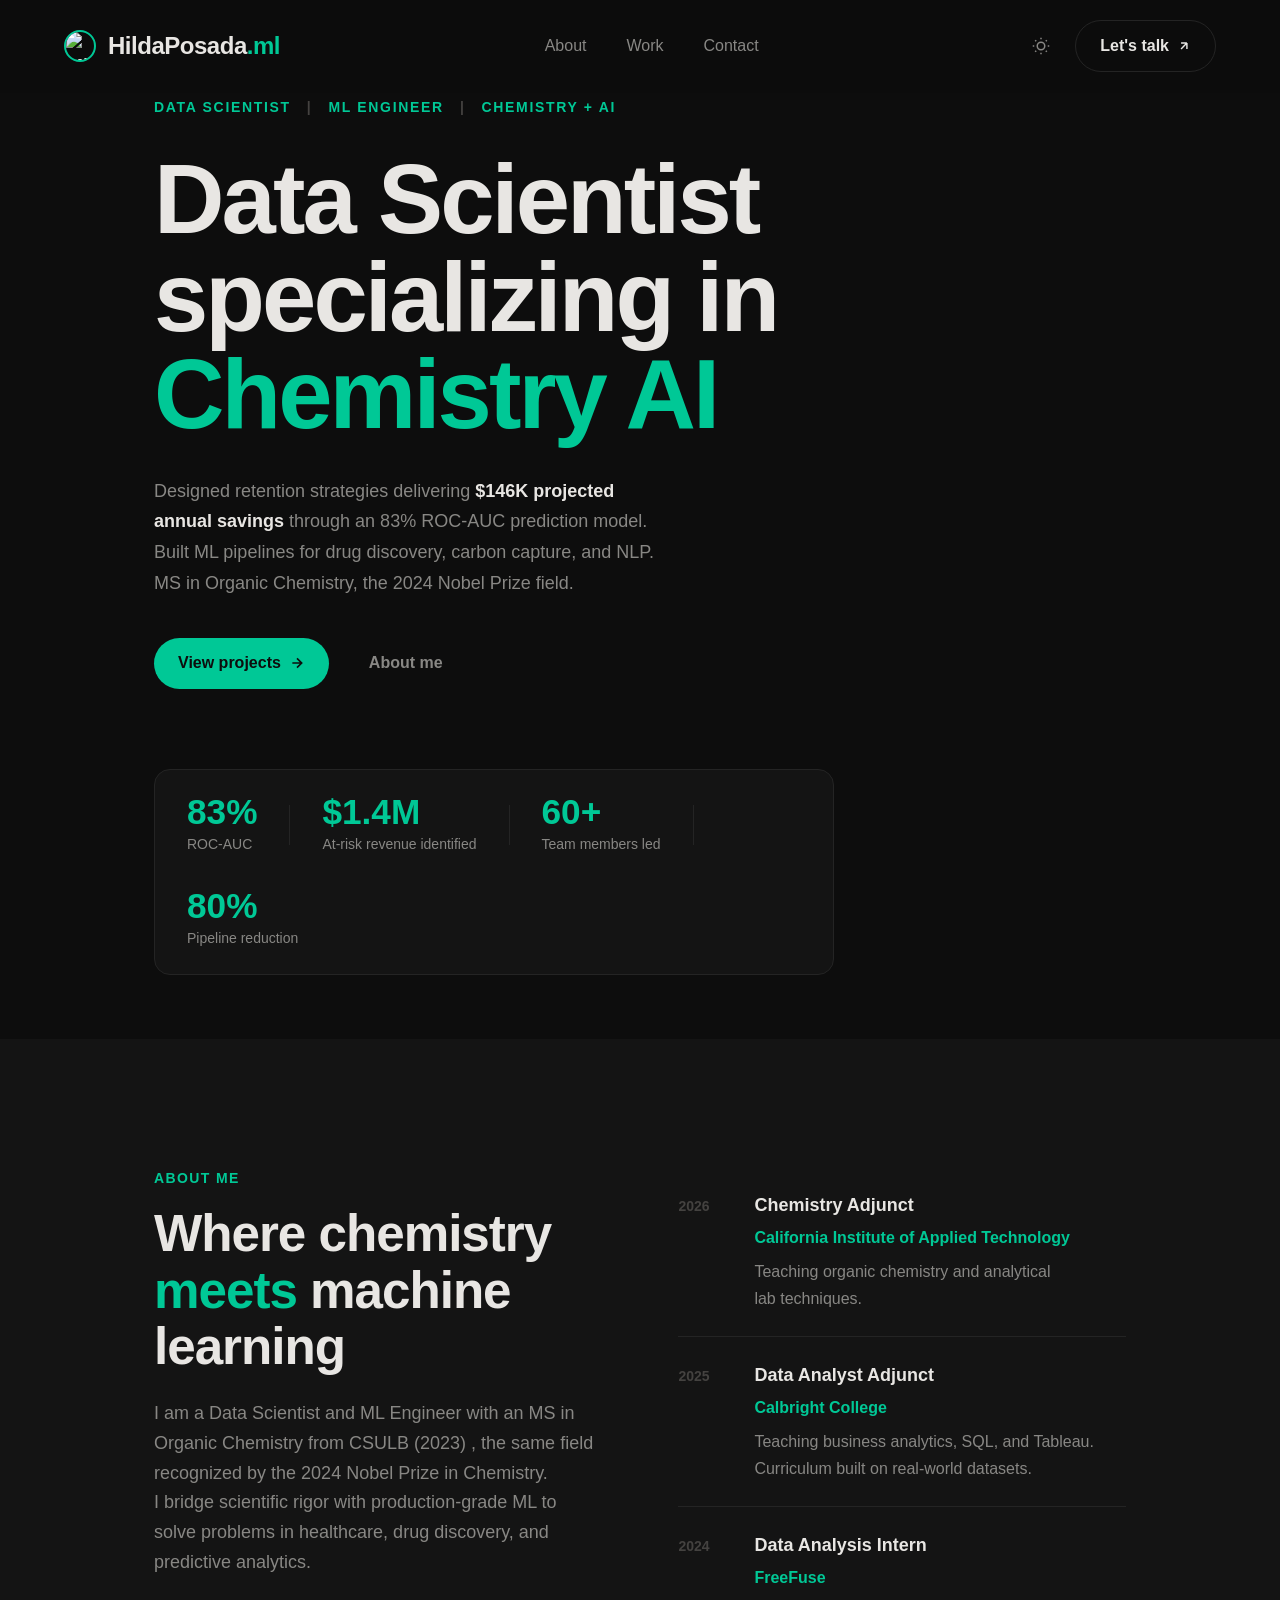
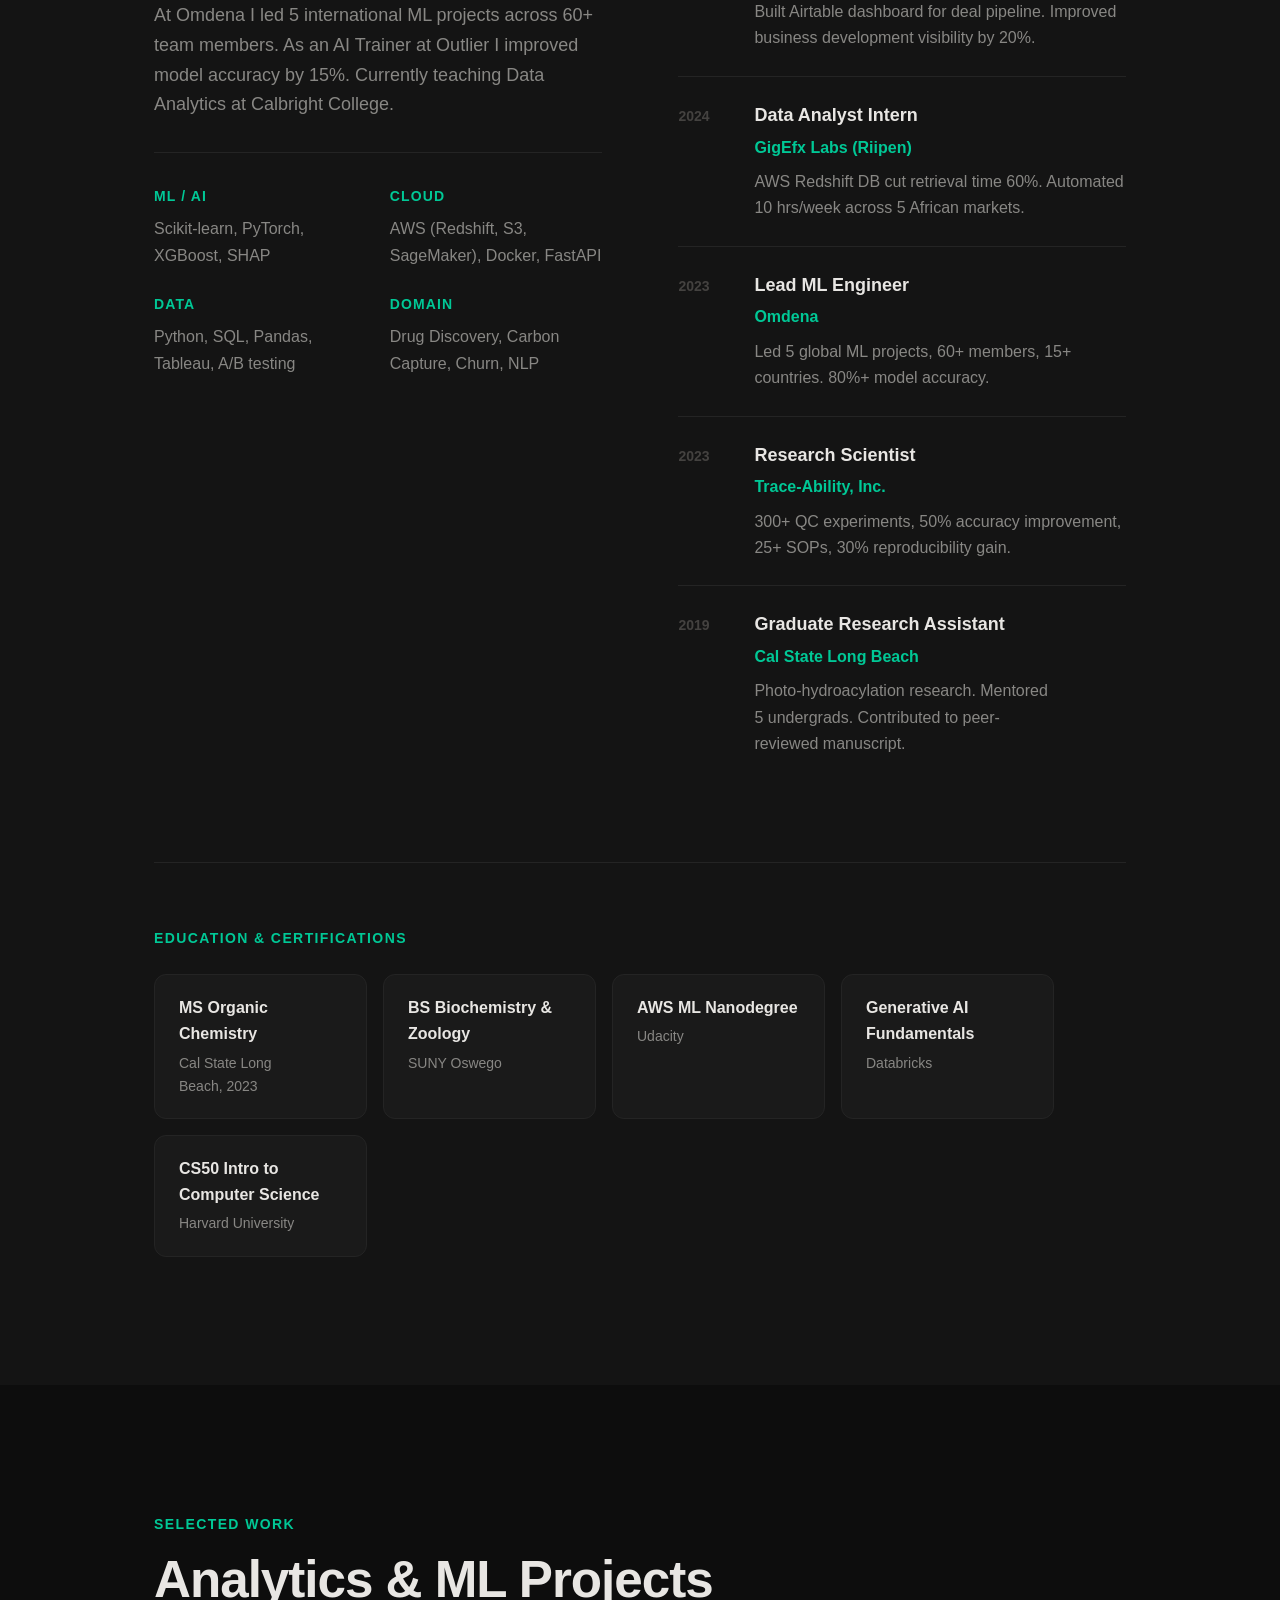
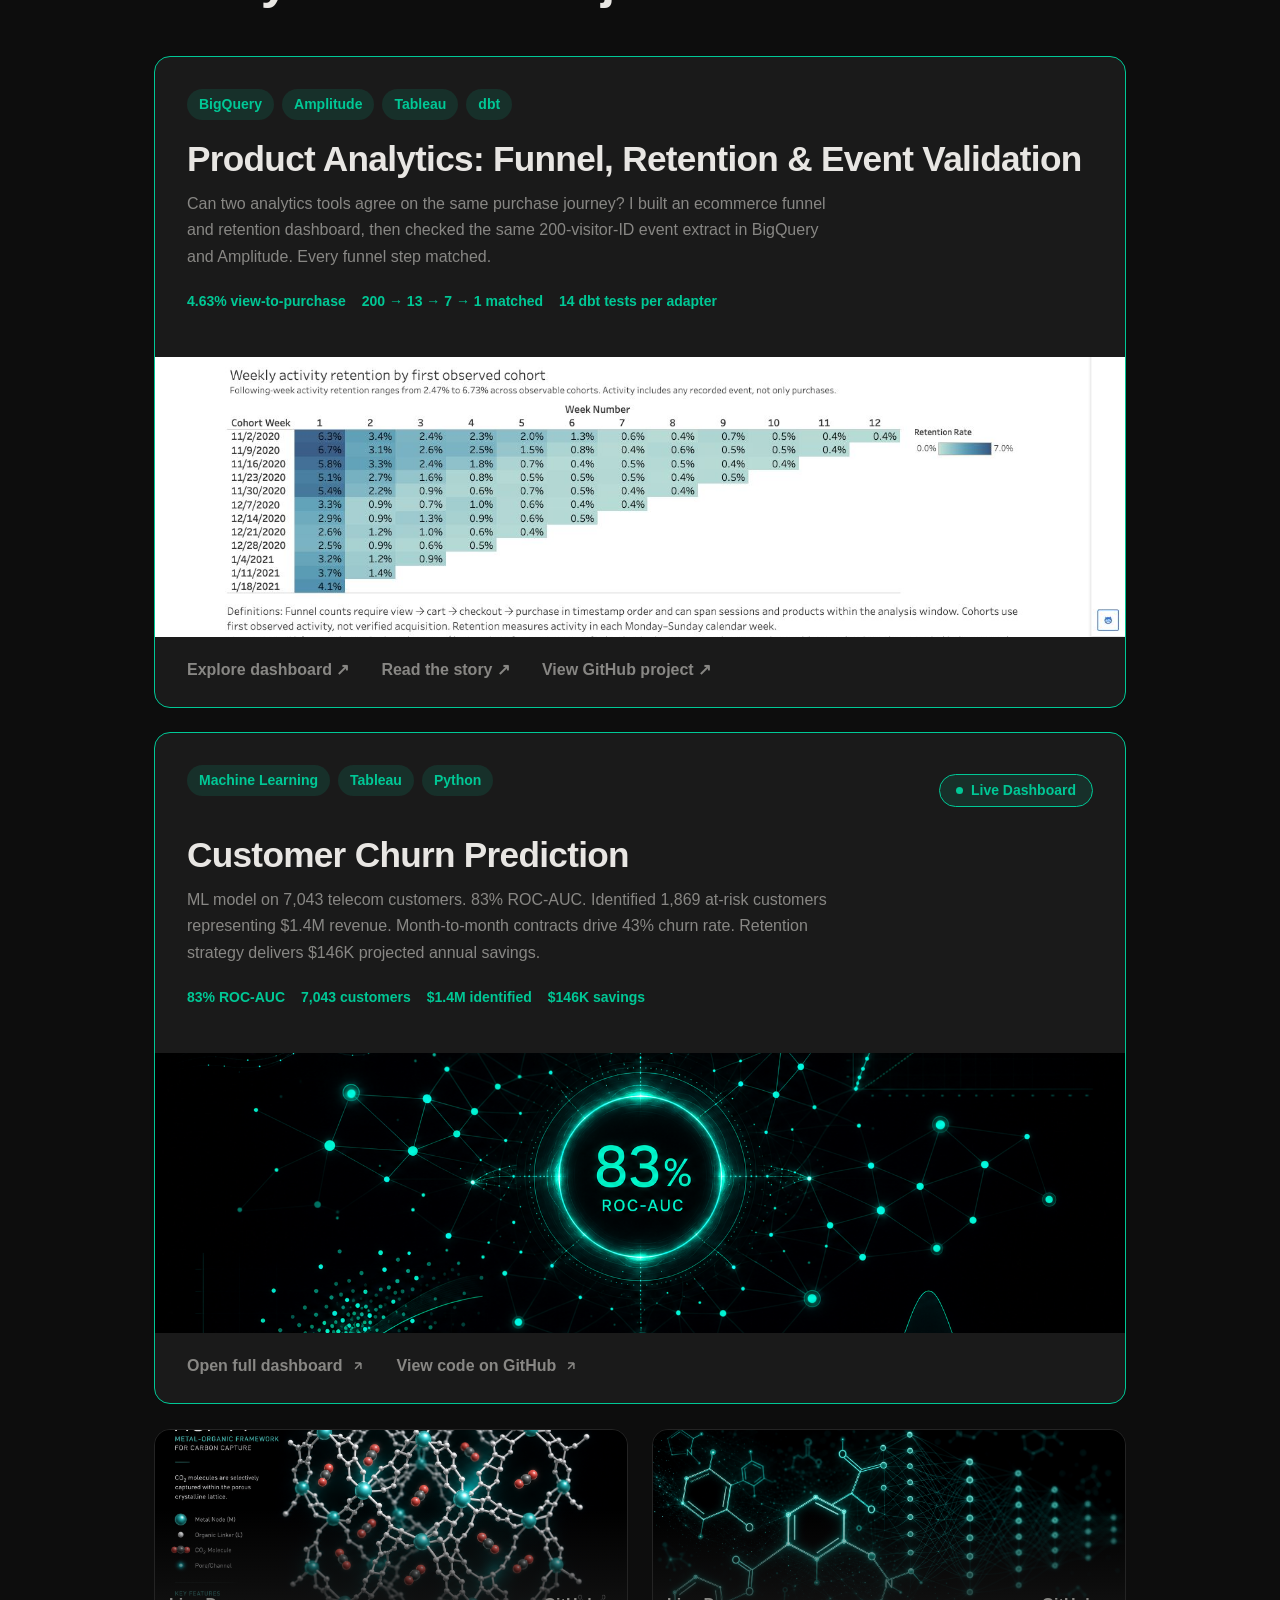
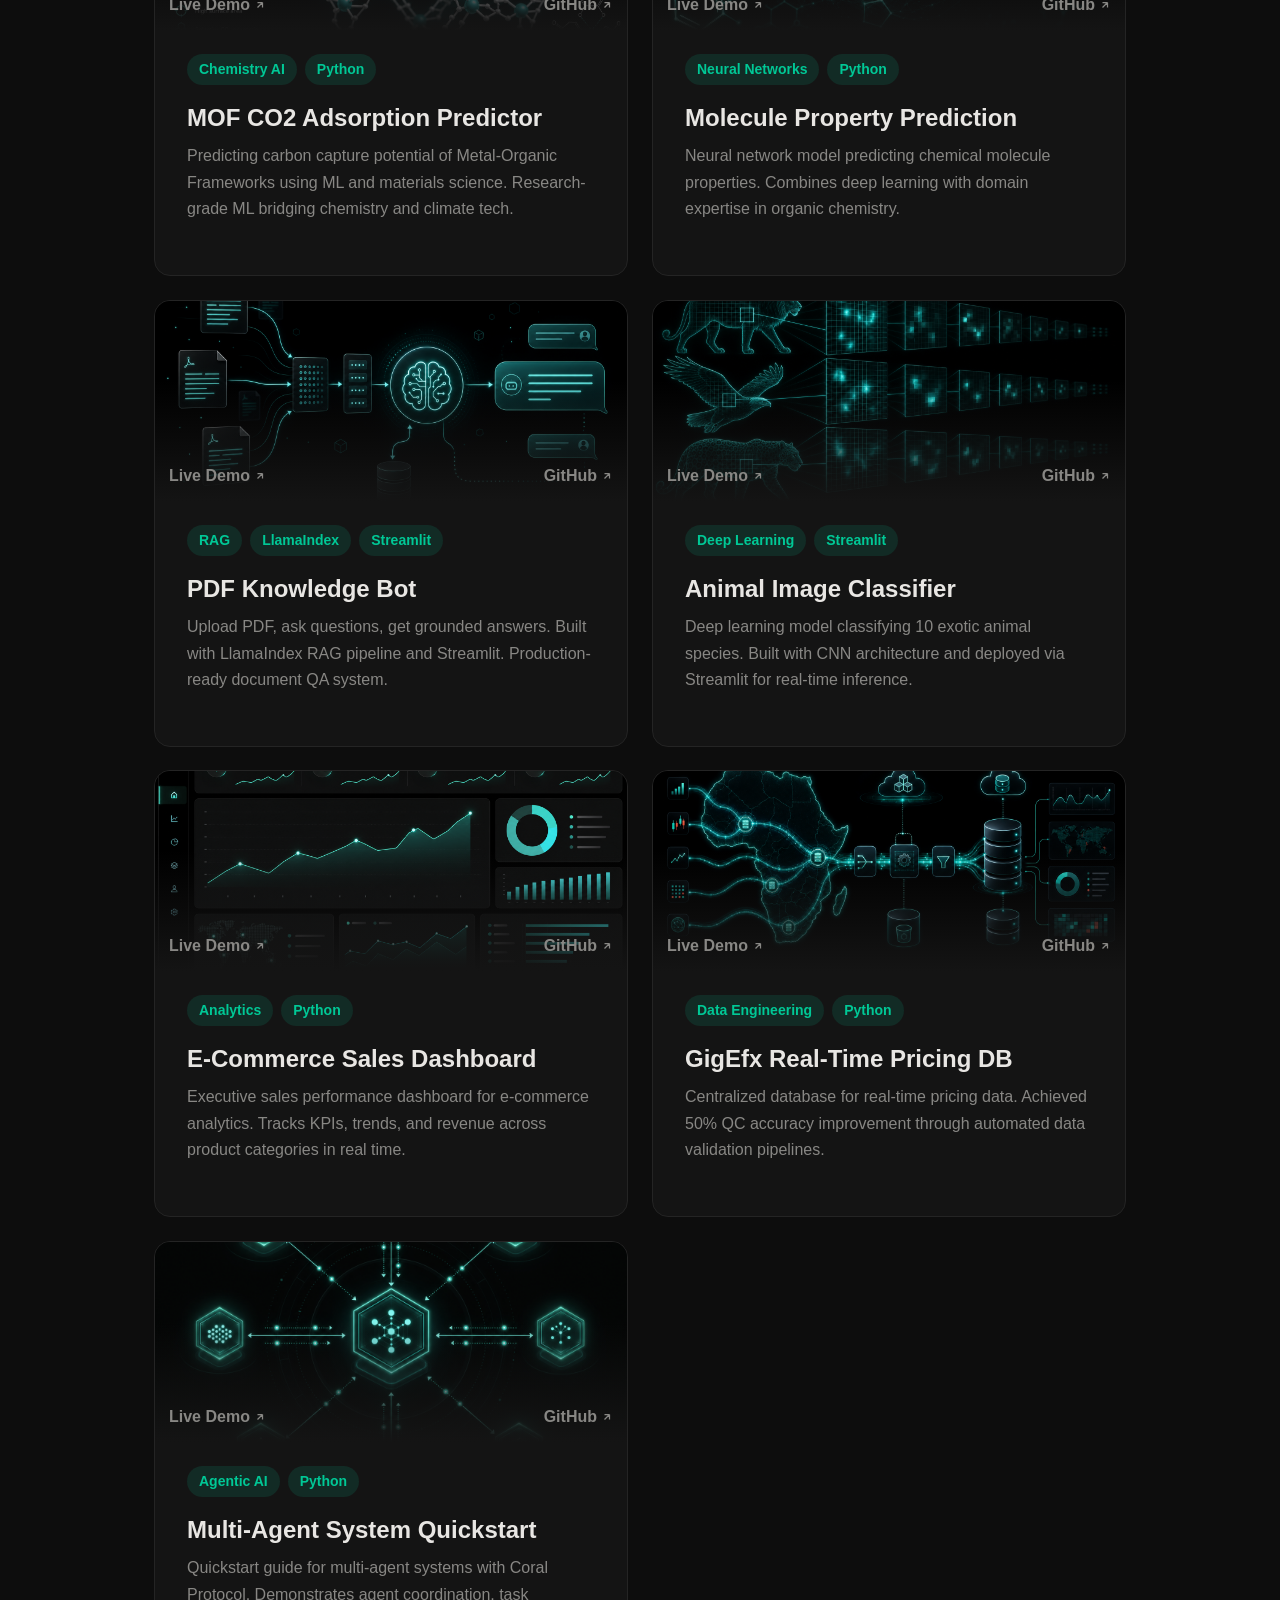
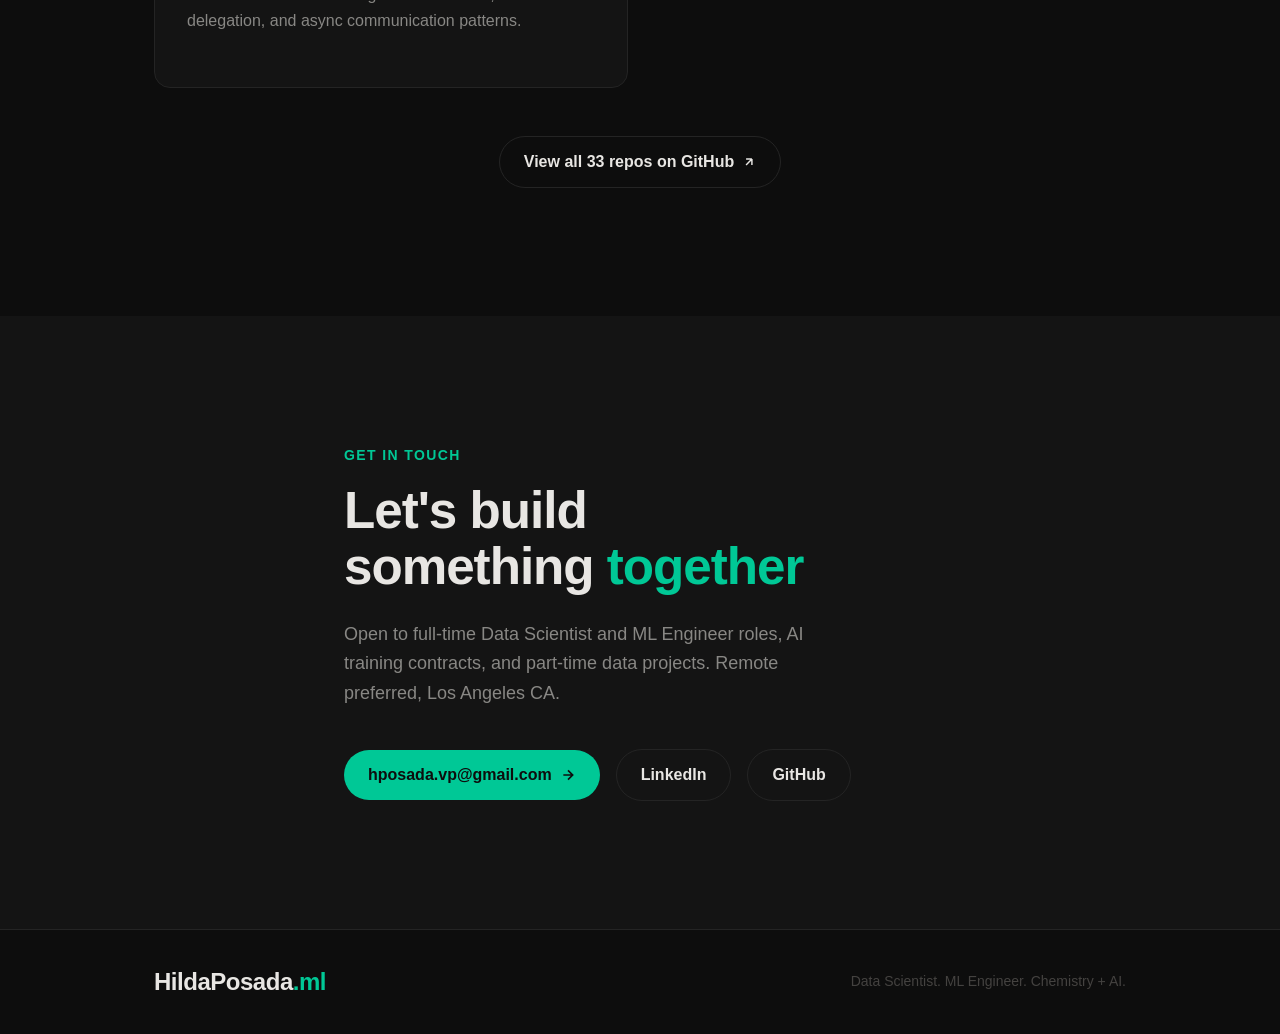
==== commit df9d4573: "Restore retention heatmap preview crop" ====
--- a/index.html
+++ b/index.html
@@ -195,7 +195,7 @@
             <p class="tableau-desc">Can two analytics tools agree on the same purchase journey? I built an ecommerce funnel and retention dashboard, then checked the same 200-visitor-ID event extract in BigQuery and Amplitude. Every funnel step matched.</p>
             <div class="project-stats"><span>4.63% view-to-purchase</span><span>200 → 13 → 7 → 1 matched</span><span>14 dbt tests per adapter</span></div>
           </div>
-          <div class="project-img-wrap" style="height:auto"><img style="height:auto;object-fit:contain" src="project-funnel.jpg" alt="Ecommerce purchase funnel and weekly retention dashboard in Tableau" loading="lazy" /></div>
+          <div class="project-img-wrap"><img src="project-funnel.jpg" alt="Ecommerce purchase funnel and weekly retention dashboard in Tableau" loading="lazy" /></div>
           <div class="project-footer">
             <a href="https://public.tableau.com/views/EcommerceProductAnalyticsFunnelRetention/ConversionRetention" target="_blank" rel="noopener" class="project-link">Explore dashboard ↗</a>
             <a href="https://github.com/HildaPosada/cross-tool-funnel-check/blob/main/docs/case_study.md" target="_blank" rel="noopener" class="project-link">Read the story ↗</a>
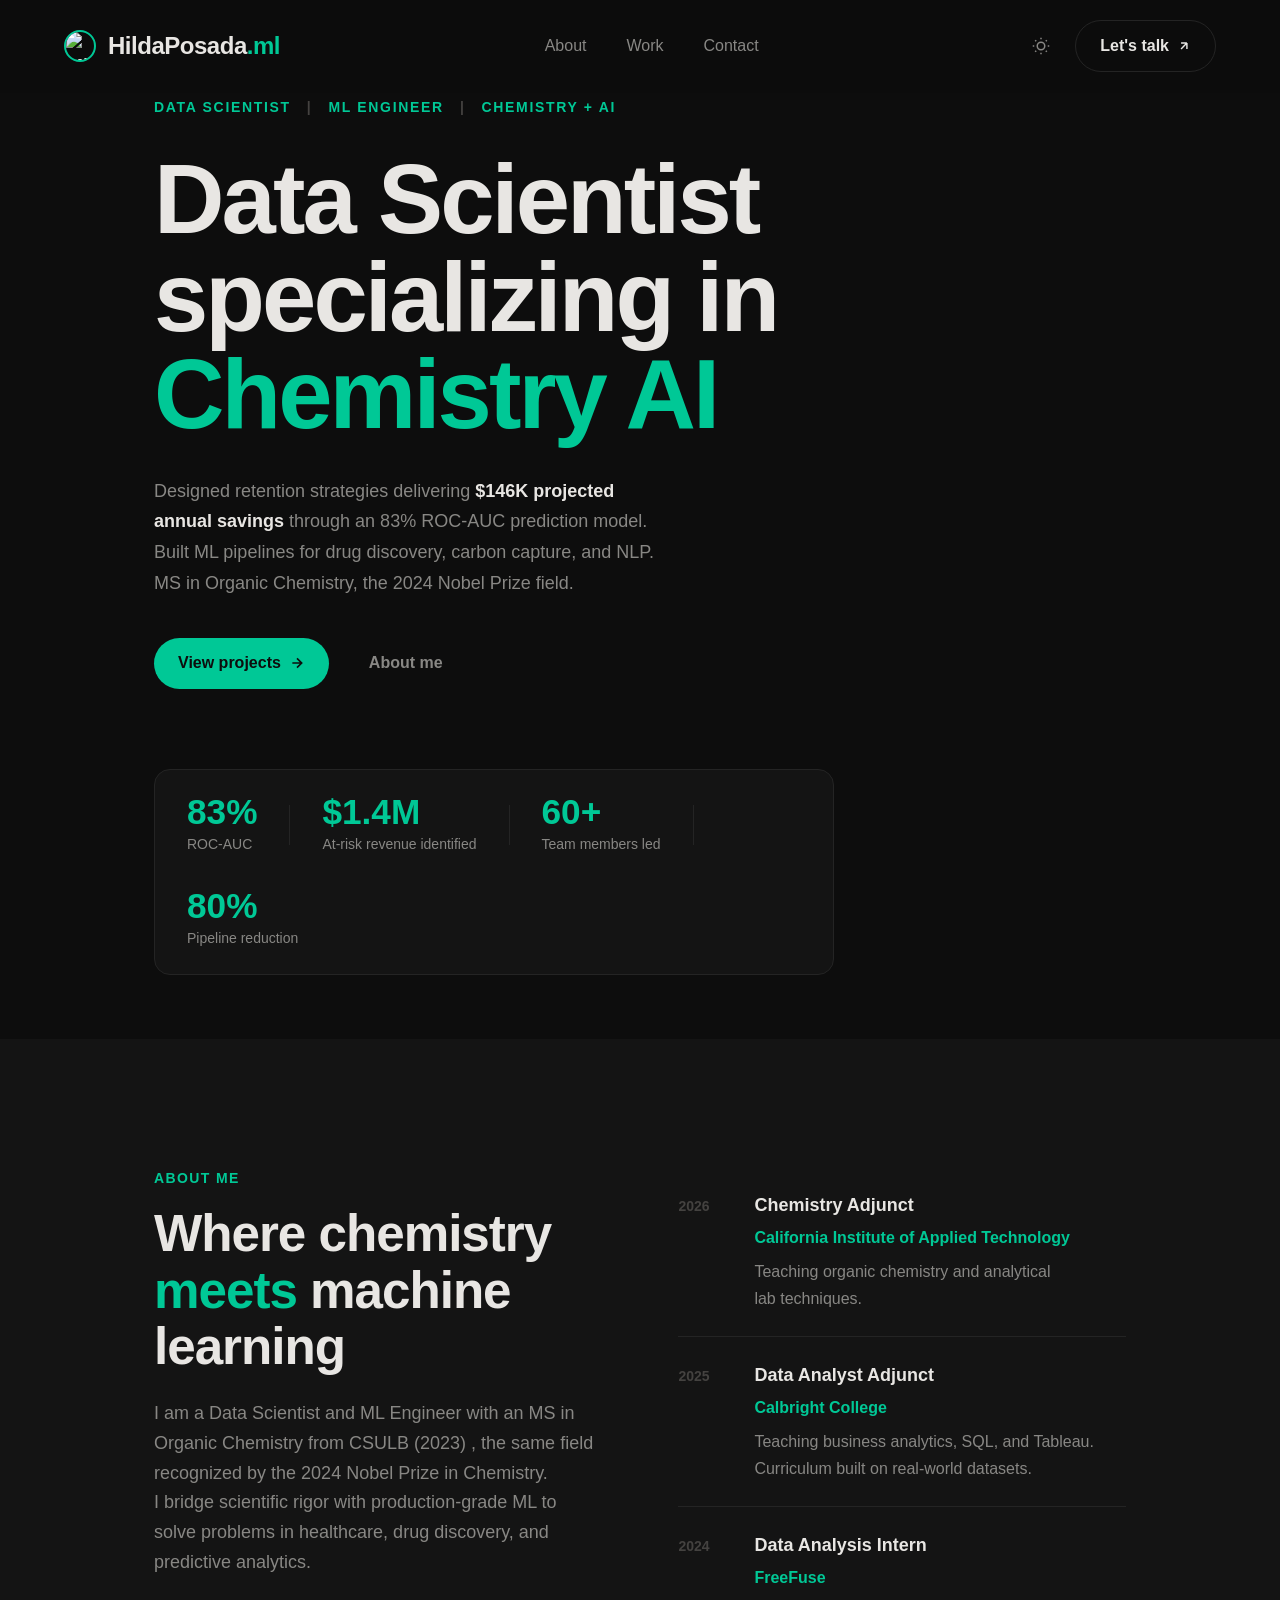
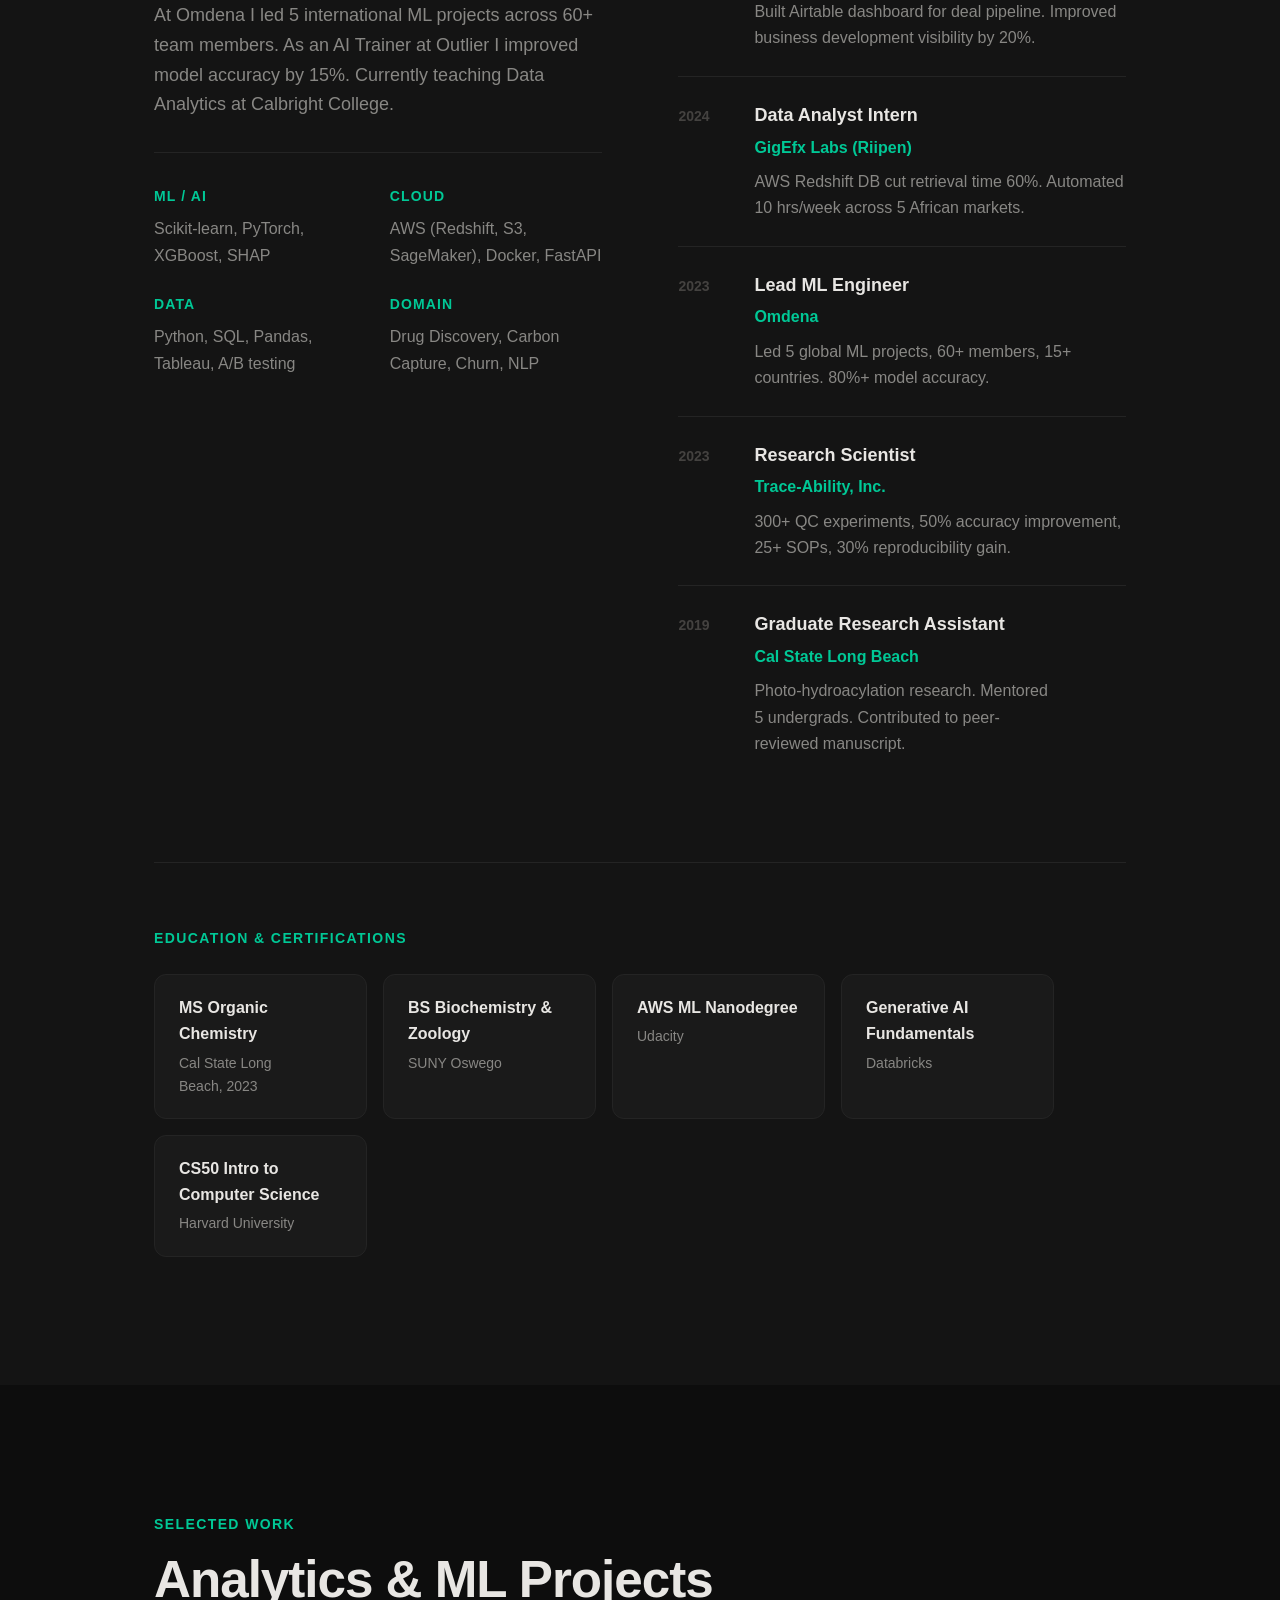
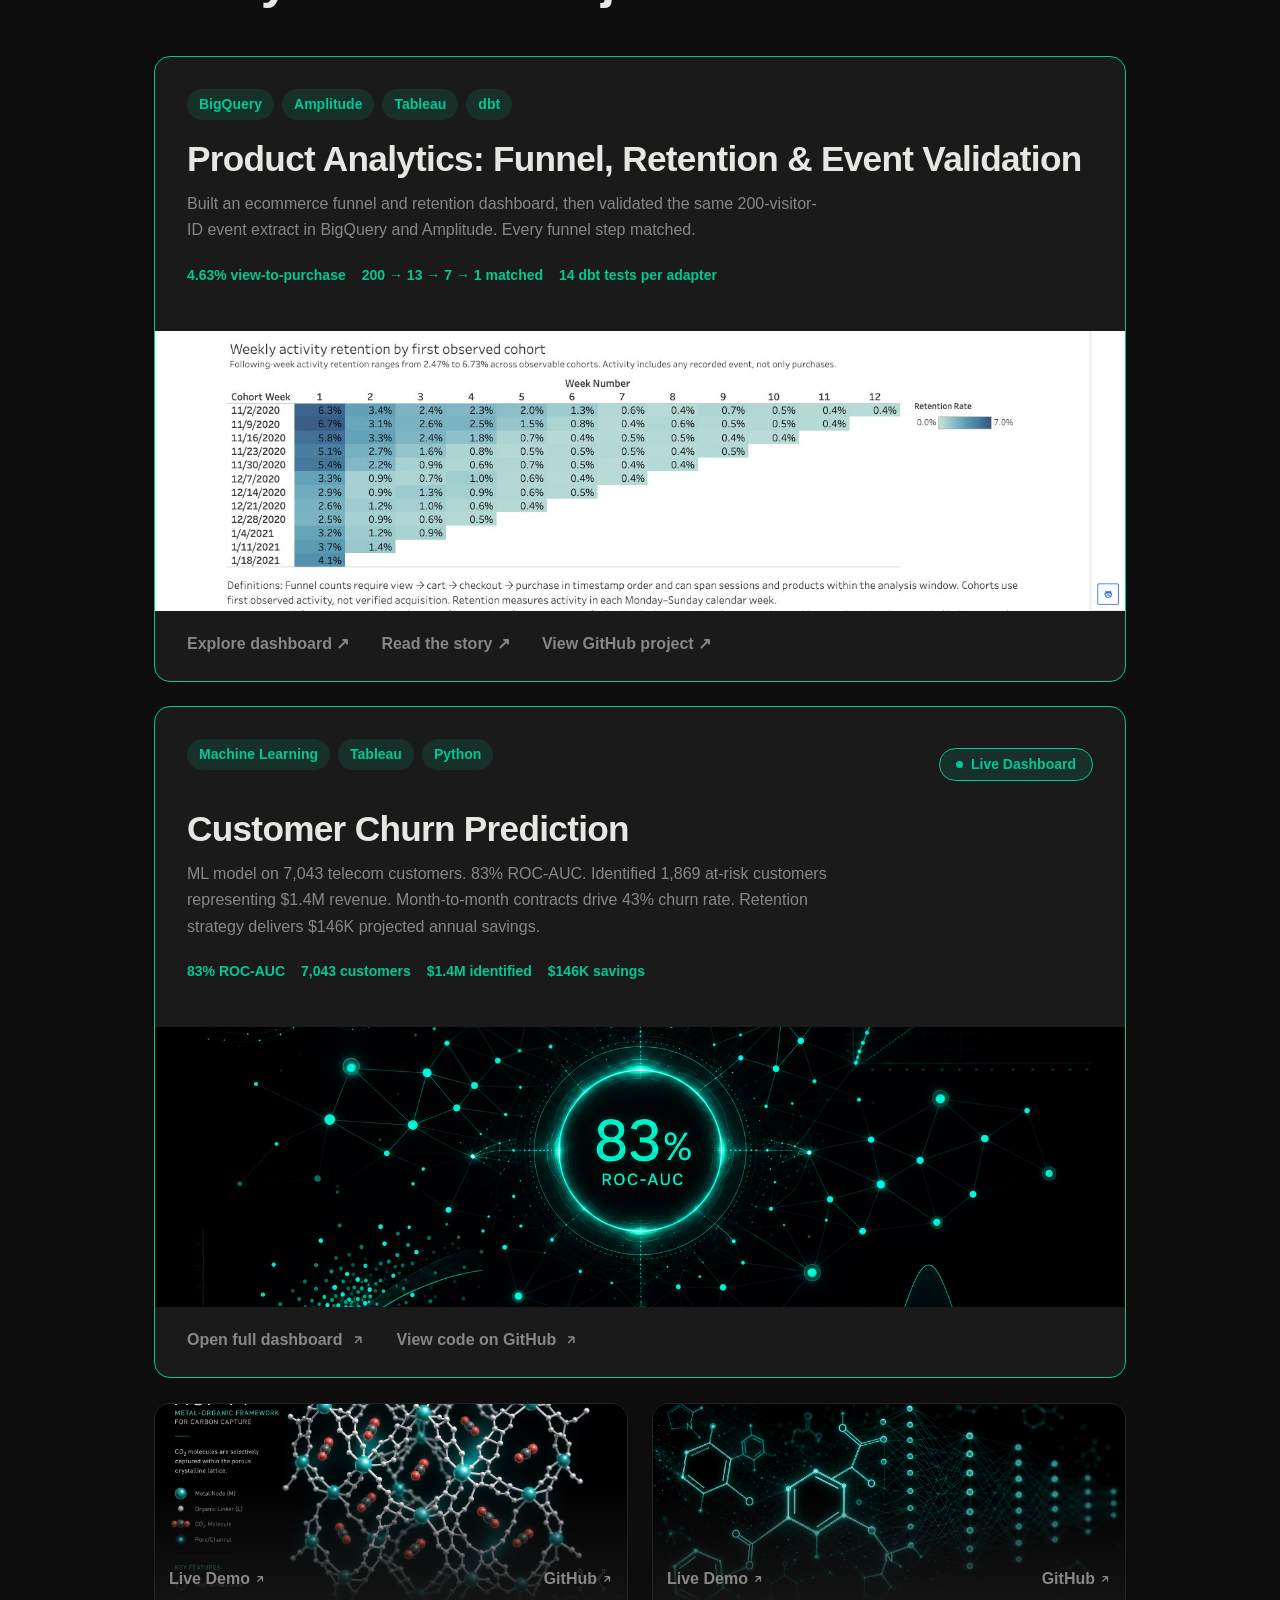
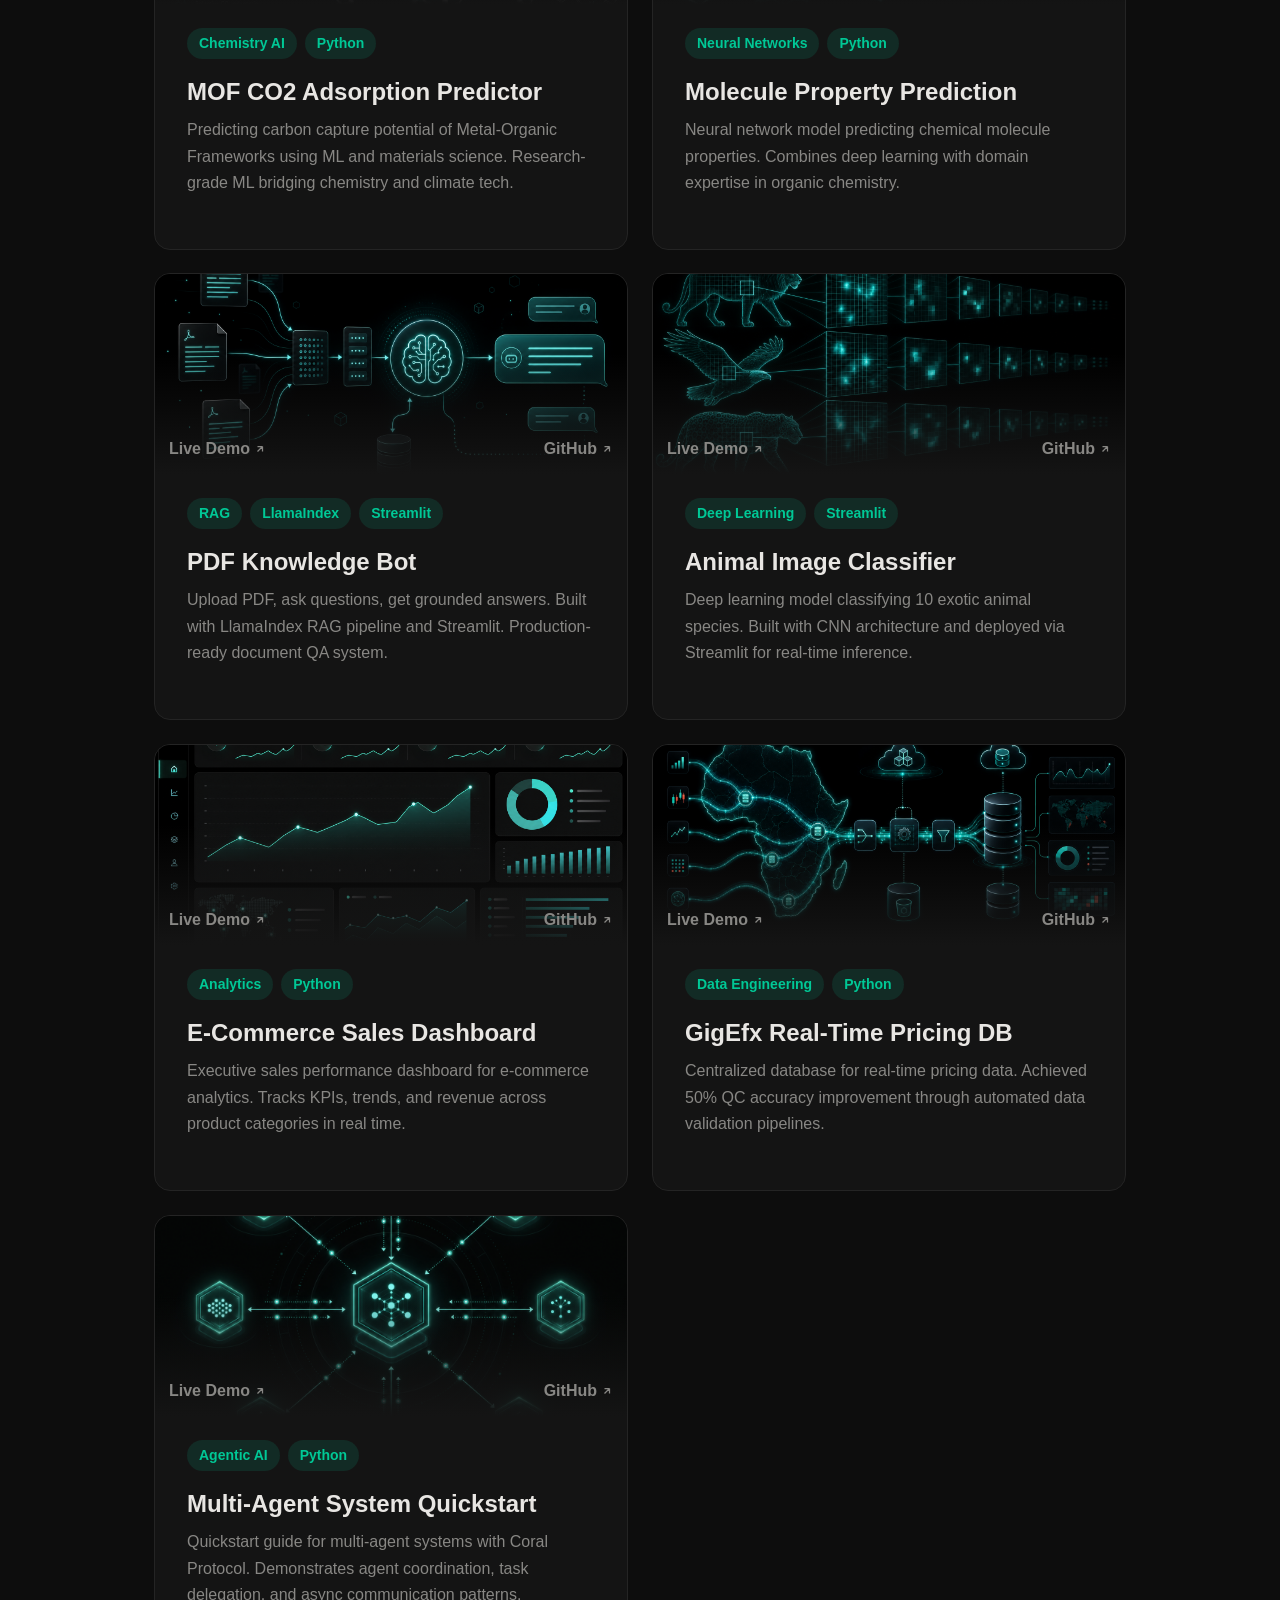
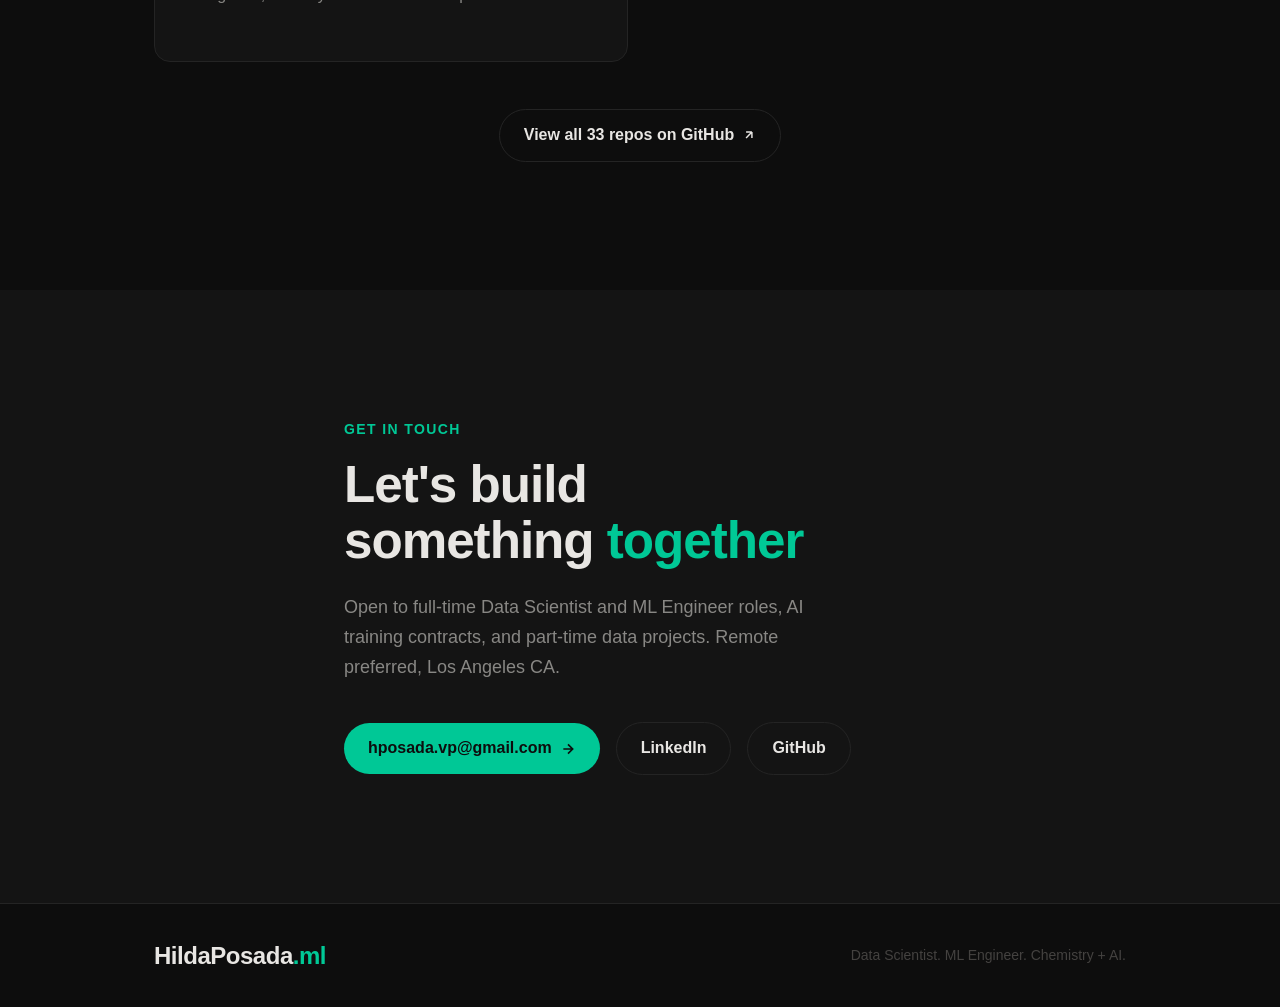
==== commit 5571bf5c: "Make analytics project description more direct" ====
--- a/index.html
+++ b/index.html
@@ -192,7 +192,7 @@
           <div class="tableau-header">
             <div class="project-meta"><span class="project-tag">BigQuery</span><span class="project-tag">Amplitude</span><span class="project-tag">Tableau</span><span class="project-tag">dbt</span></div>
             <h3>Product Analytics: Funnel, Retention &amp; Event Validation</h3>
-            <p class="tableau-desc">Can two analytics tools agree on the same purchase journey? I built an ecommerce funnel and retention dashboard, then checked the same 200-visitor-ID event extract in BigQuery and Amplitude. Every funnel step matched.</p>
+            <p class="tableau-desc">Built an ecommerce funnel and retention dashboard, then validated the same 200-visitor-ID event extract in BigQuery and Amplitude. Every funnel step matched.</p>
             <div class="project-stats"><span>4.63% view-to-purchase</span><span>200 → 13 → 7 → 1 matched</span><span>14 dbt tests per adapter</span></div>
           </div>
           <div class="project-img-wrap"><img src="project-funnel.jpg" alt="Ecommerce purchase funnel and weekly retention dashboard in Tableau" loading="lazy" /></div>
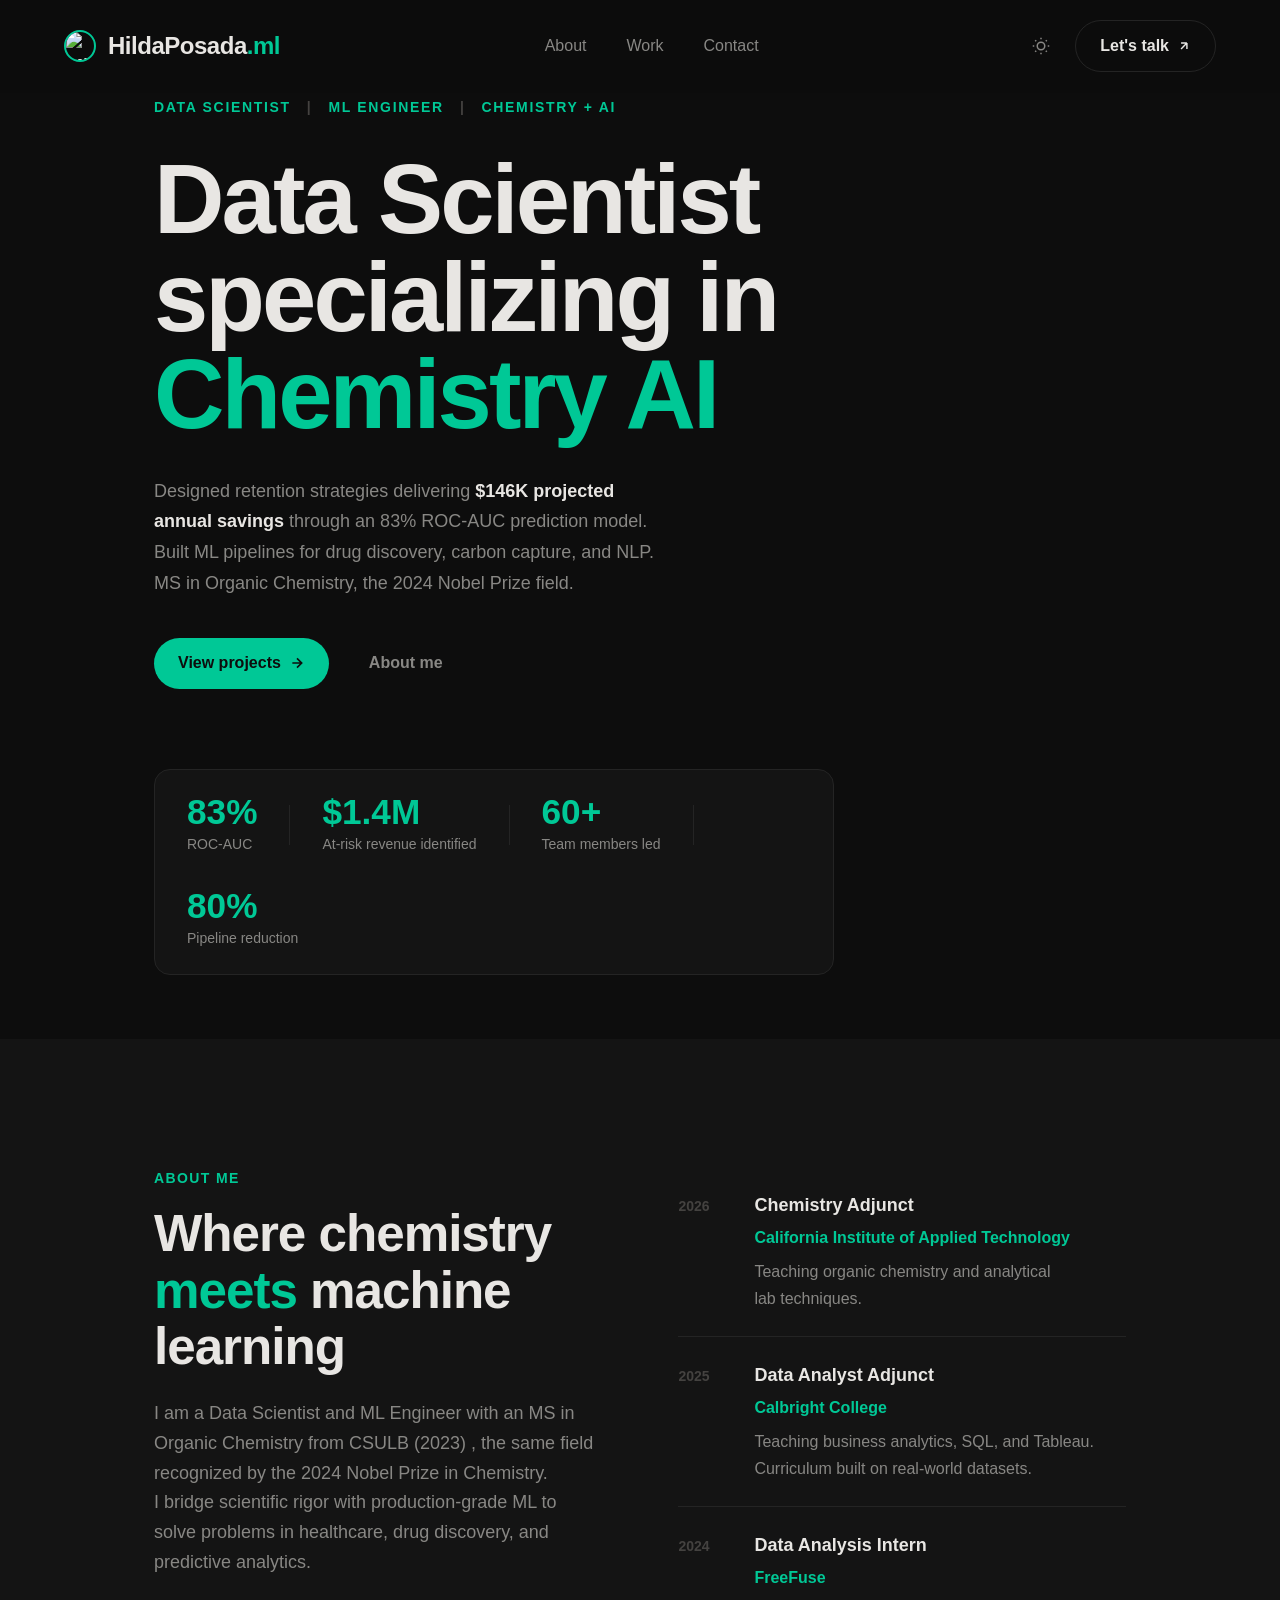
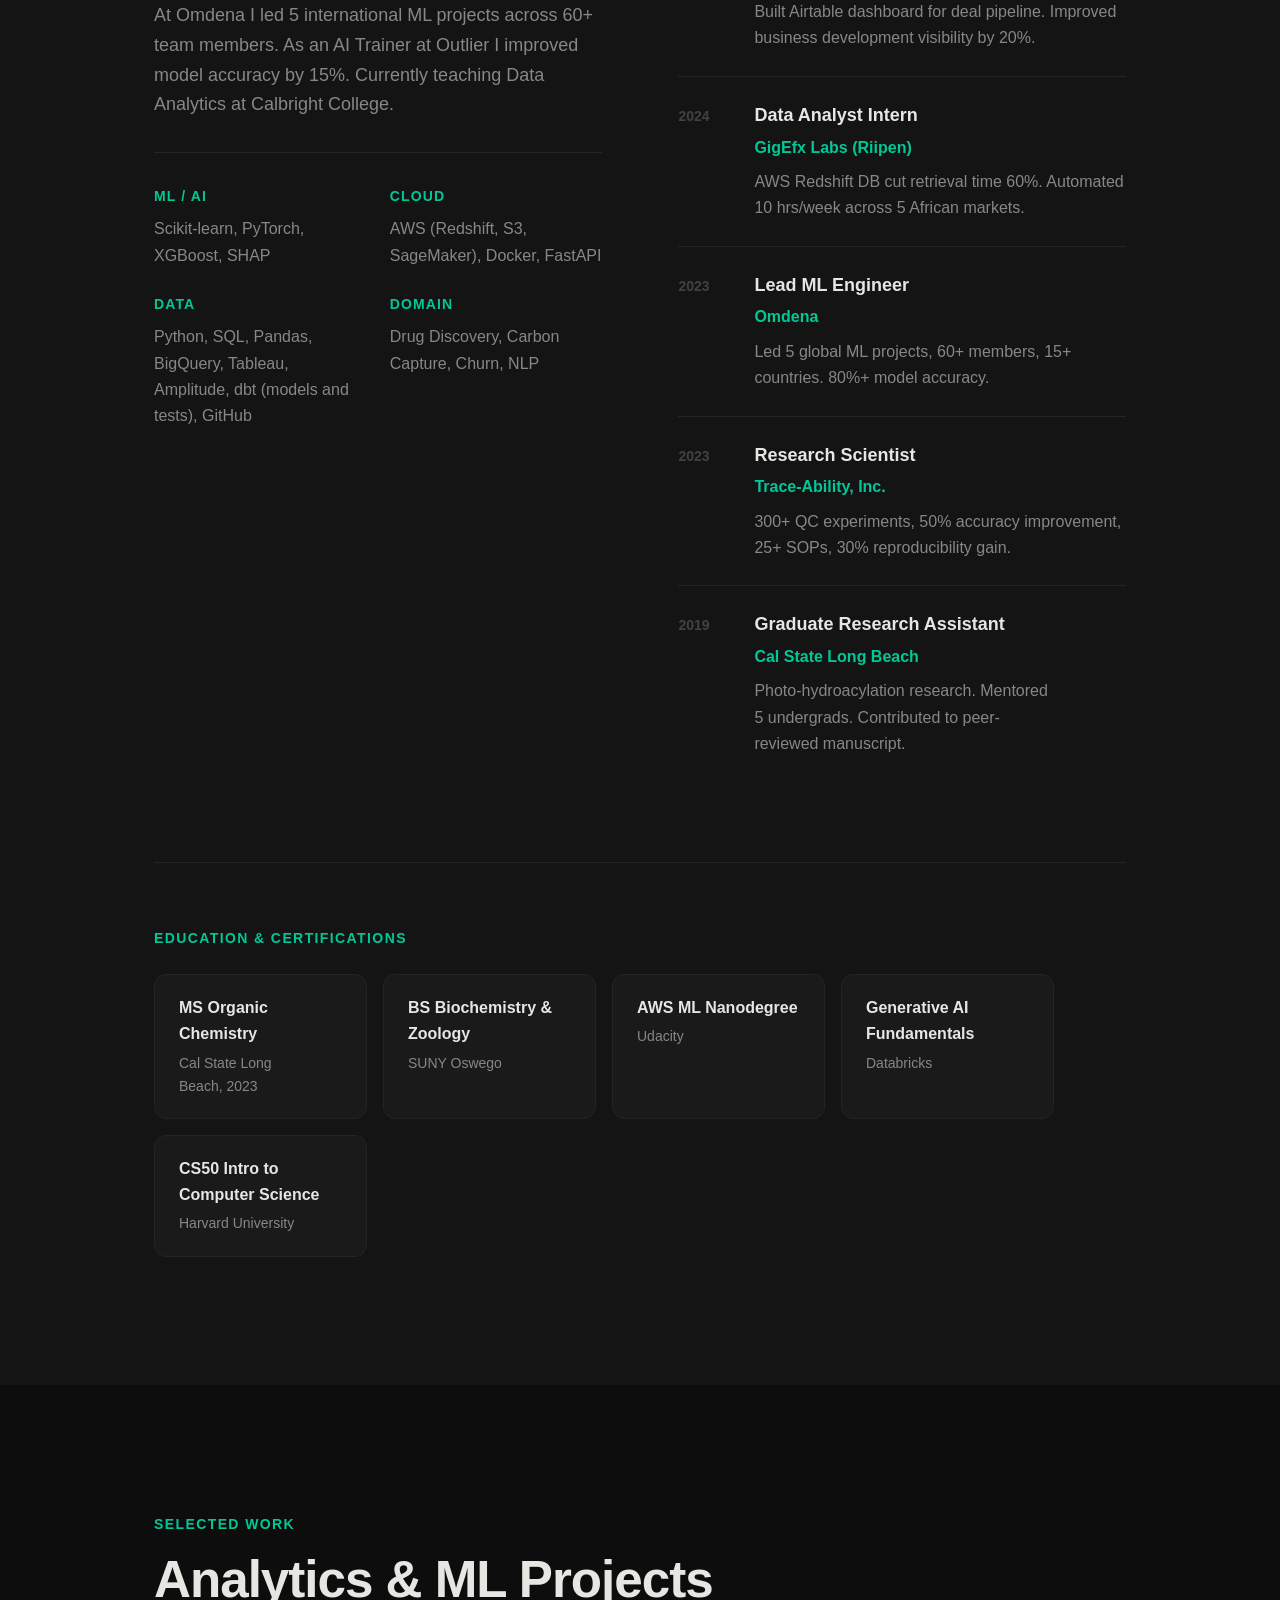
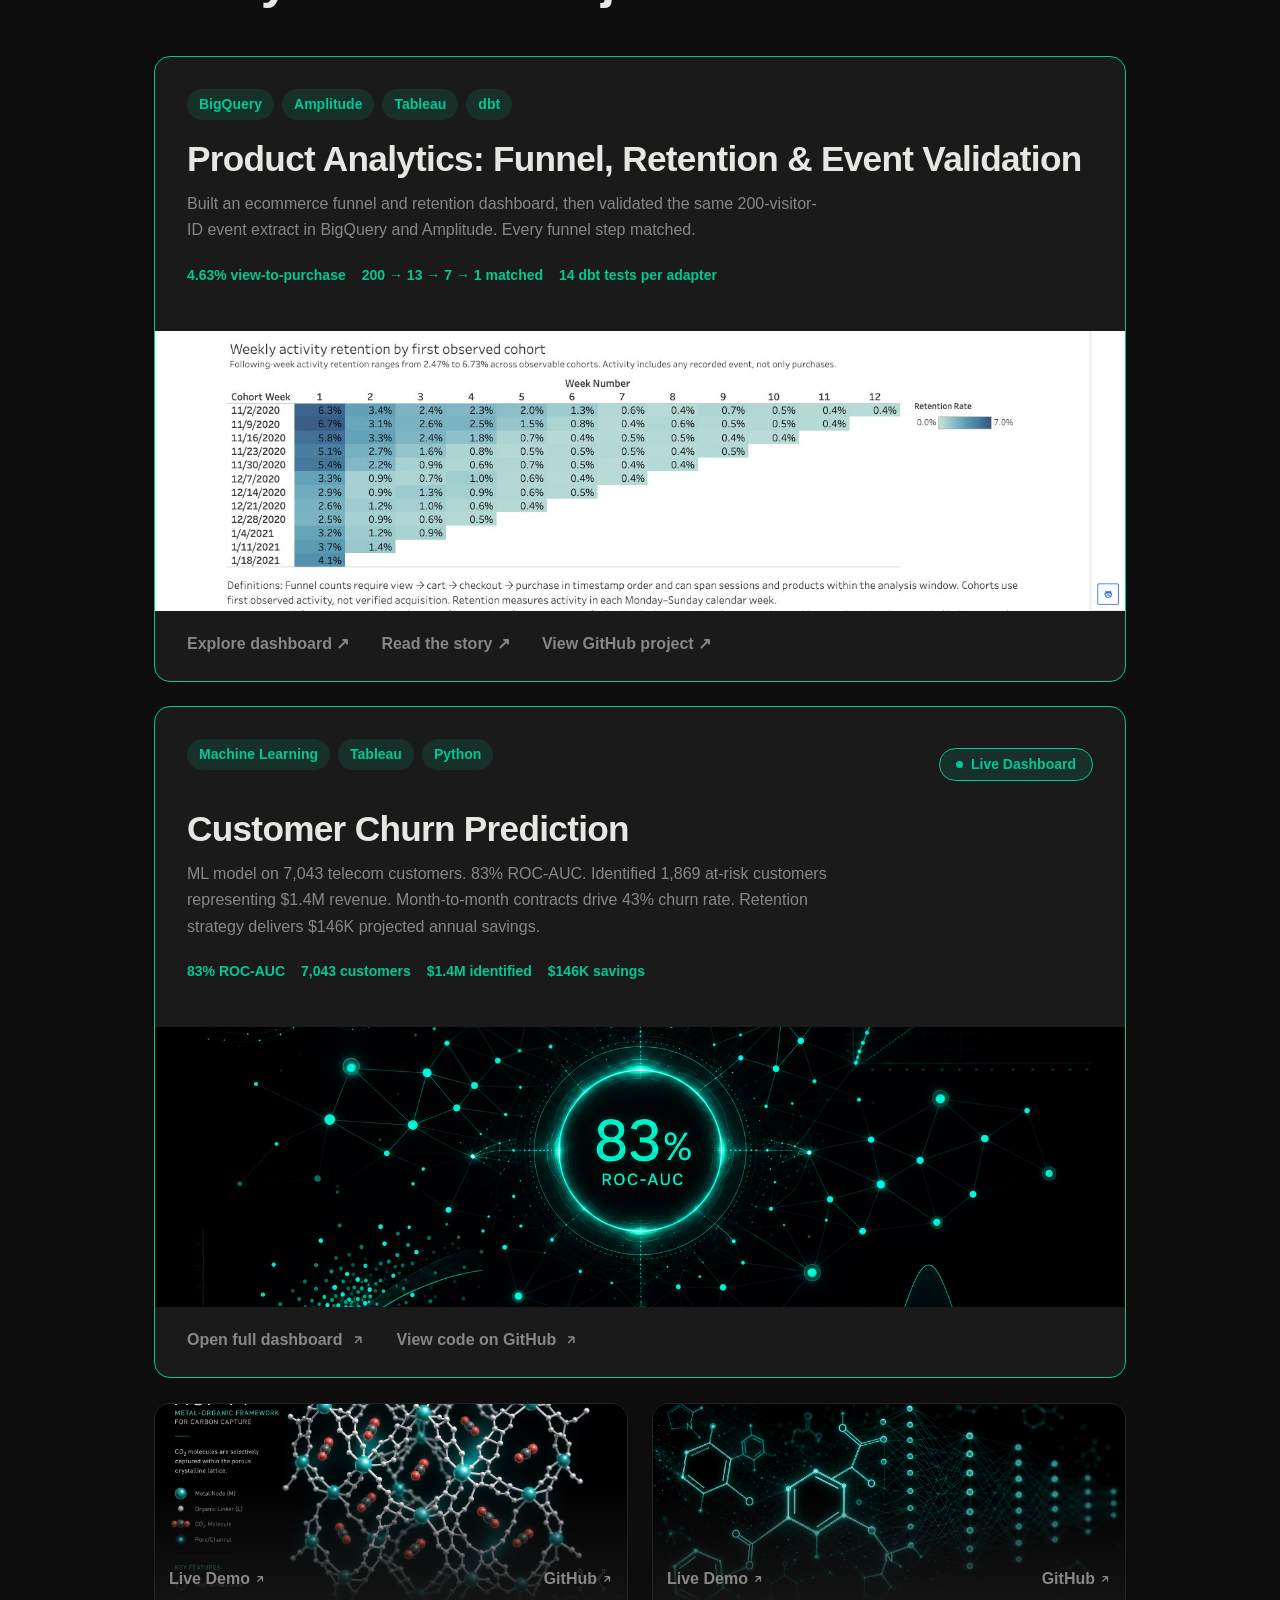
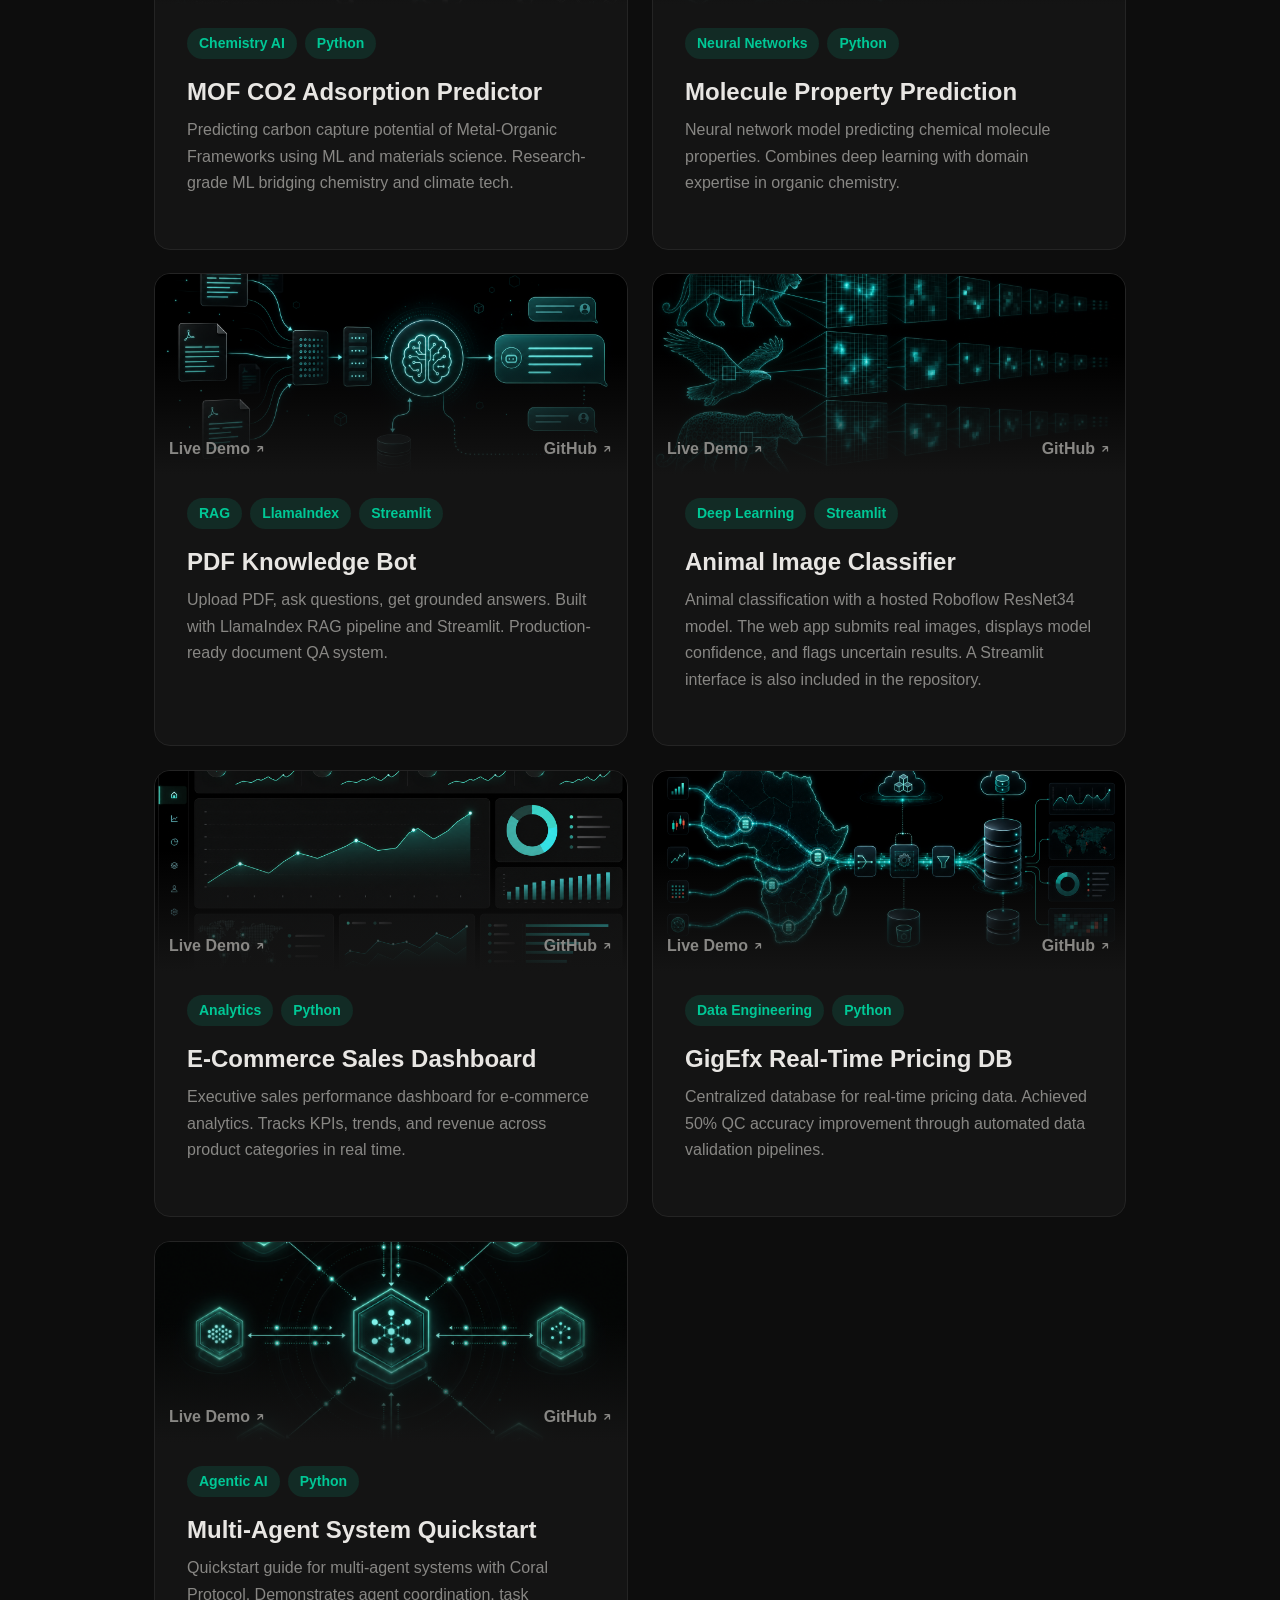
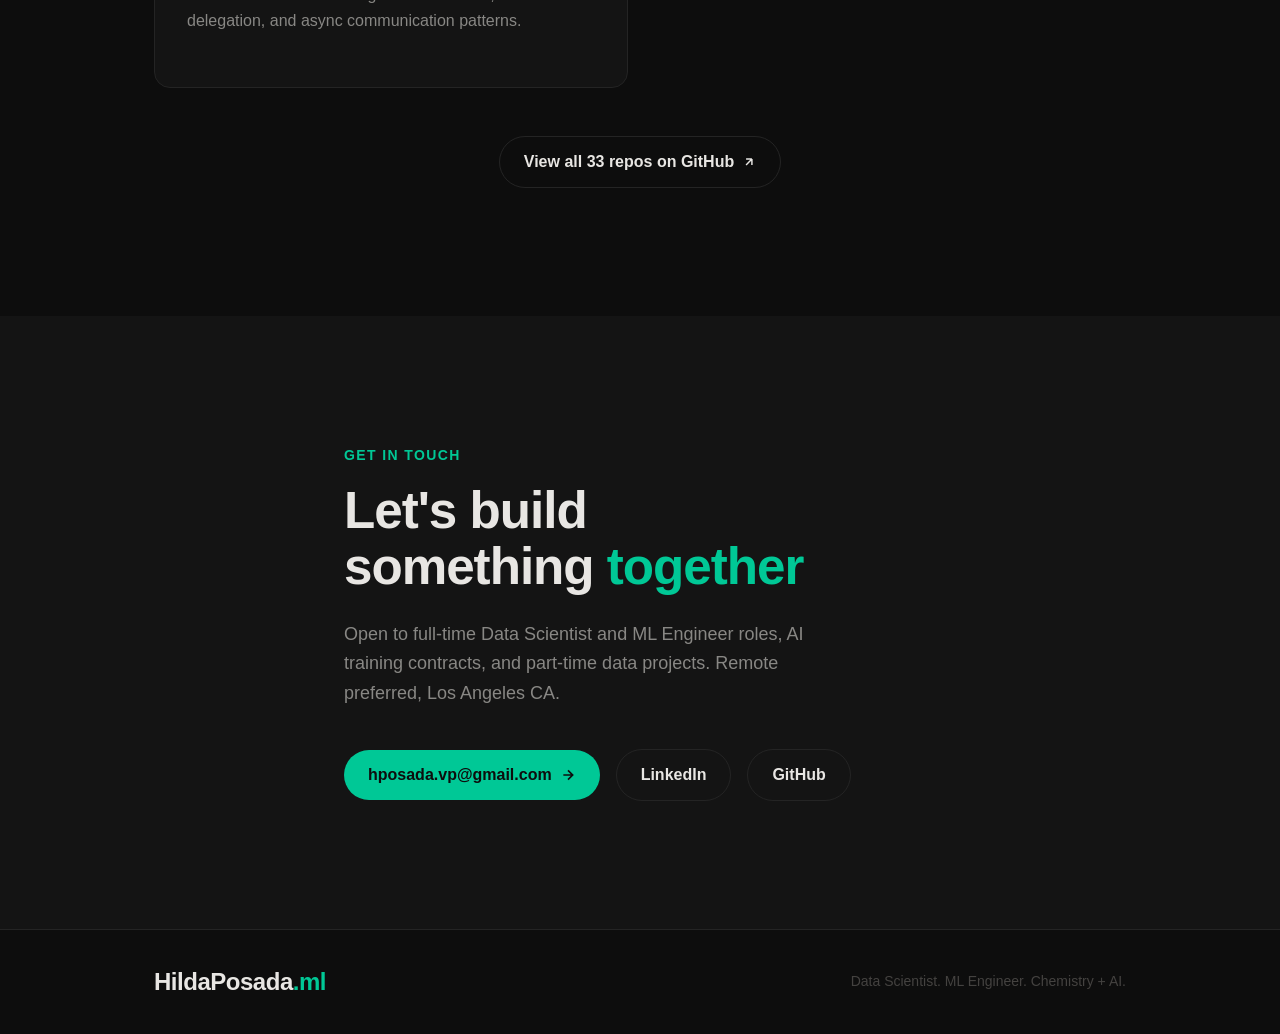
==== commit 01e4cf37: "Update product analytics skills and verified classifier description" ====
--- a/index.html
+++ b/index.html
@@ -74,7 +74,7 @@
           <div class="skills-grid">
             <div class="skill-group"><p class="skill-label">ML / AI</p><p>Scikit-learn, PyTorch, XGBoost, SHAP</p></div>
             <div class="skill-group"><p class="skill-label">Cloud</p><p>AWS (Redshift, S3, SageMaker), Docker, FastAPI</p></div>
-            <div class="skill-group"><p class="skill-label">Data</p><p>Python, SQL, Pandas, Tableau, A/B testing</p></div>
+            <div class="skill-group"><p class="skill-label">Data</p><p>Python, SQL, Pandas, BigQuery, Tableau, Amplitude, dbt (models and tests), GitHub</p></div>
             <div class="skill-group"><p class="skill-label">Domain</p><p>Drug Discovery, Carbon Capture, Churn, NLP</p></div>
           </div>
         </div>
@@ -296,7 +296,7 @@
           <div class="project-body">
             <div class="project-meta"><span class="project-tag">Deep Learning</span><span class="project-tag">Streamlit</span></div>
             <h3>Animal Image Classifier</h3>
-            <p>Deep learning model classifying 10 exotic animal species. Built with CNN architecture and deployed via Streamlit for real-time inference.</p>
+            <p>Animal classification with a hosted Roboflow ResNet34 model. The web app submits real images, displays model confidence, and flags uncertain results. A Streamlit interface is also included in the repository.</p>
           </div>
         </div>
 
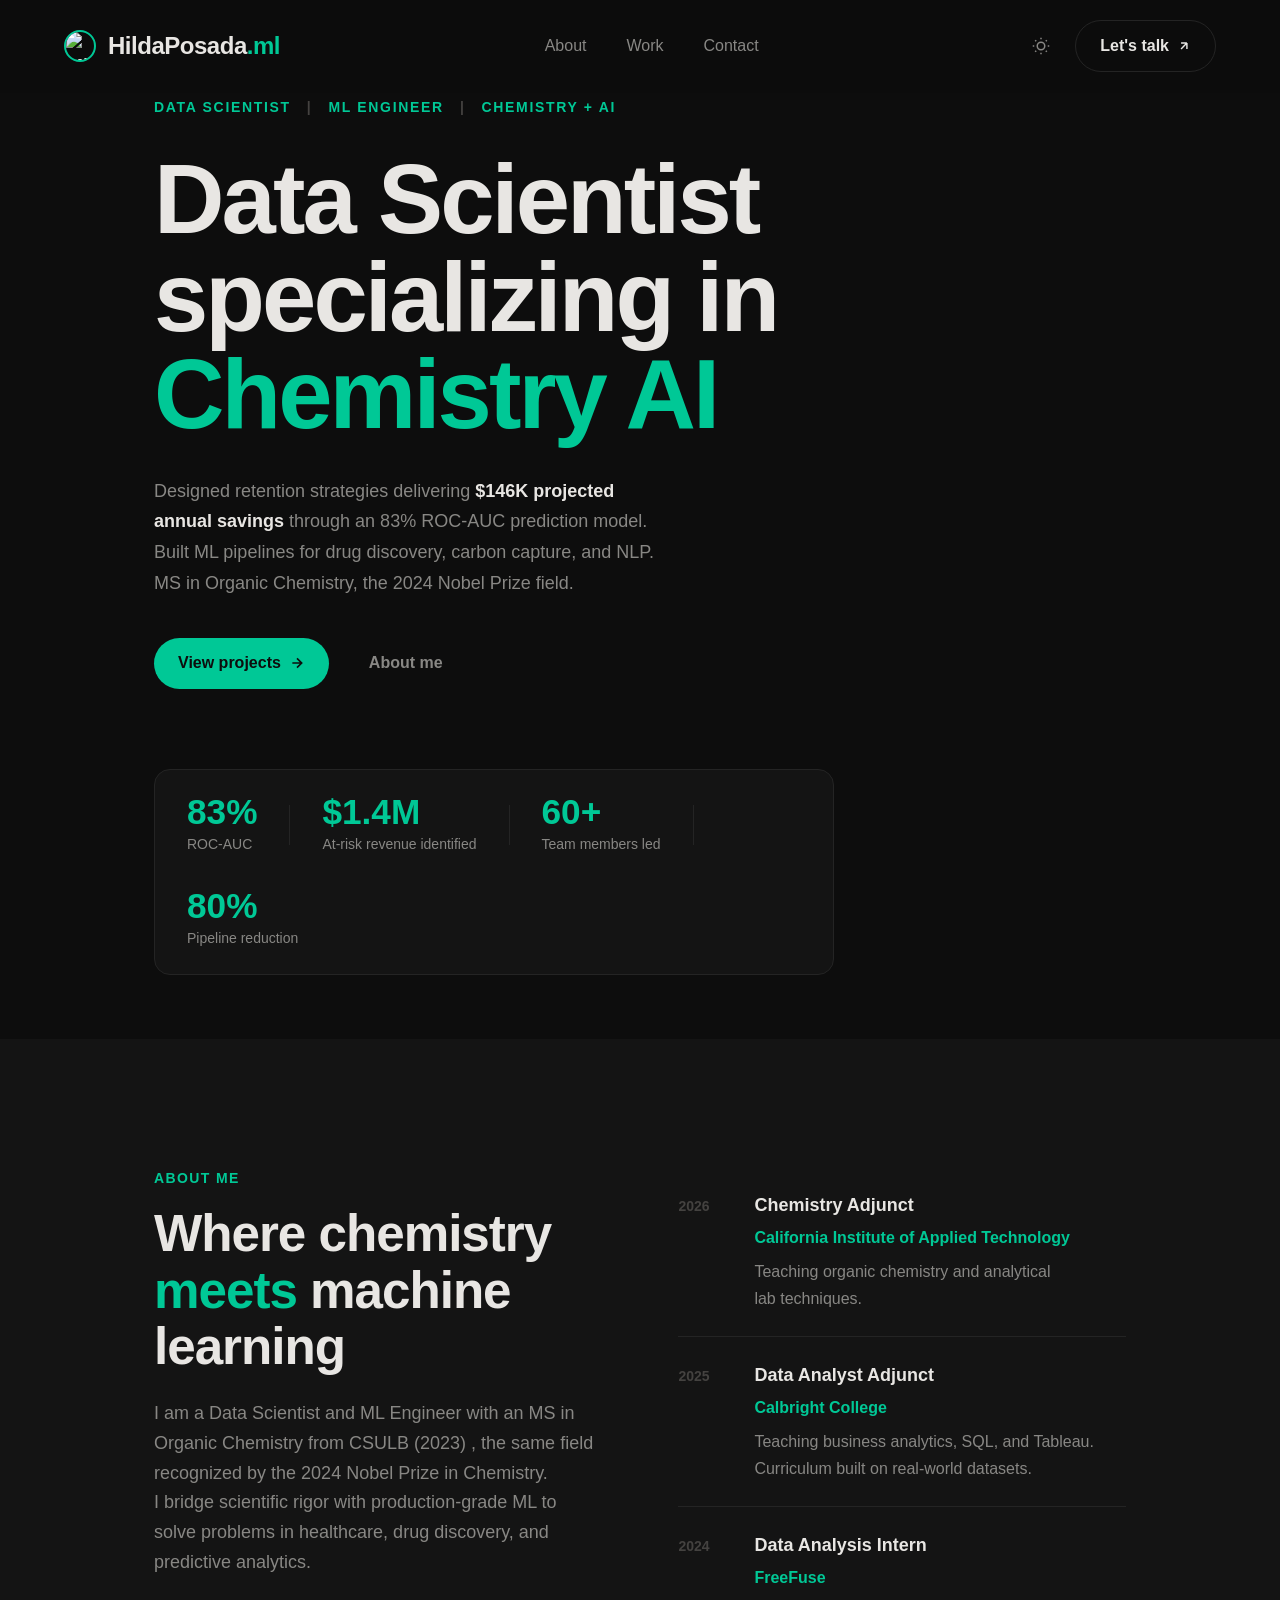
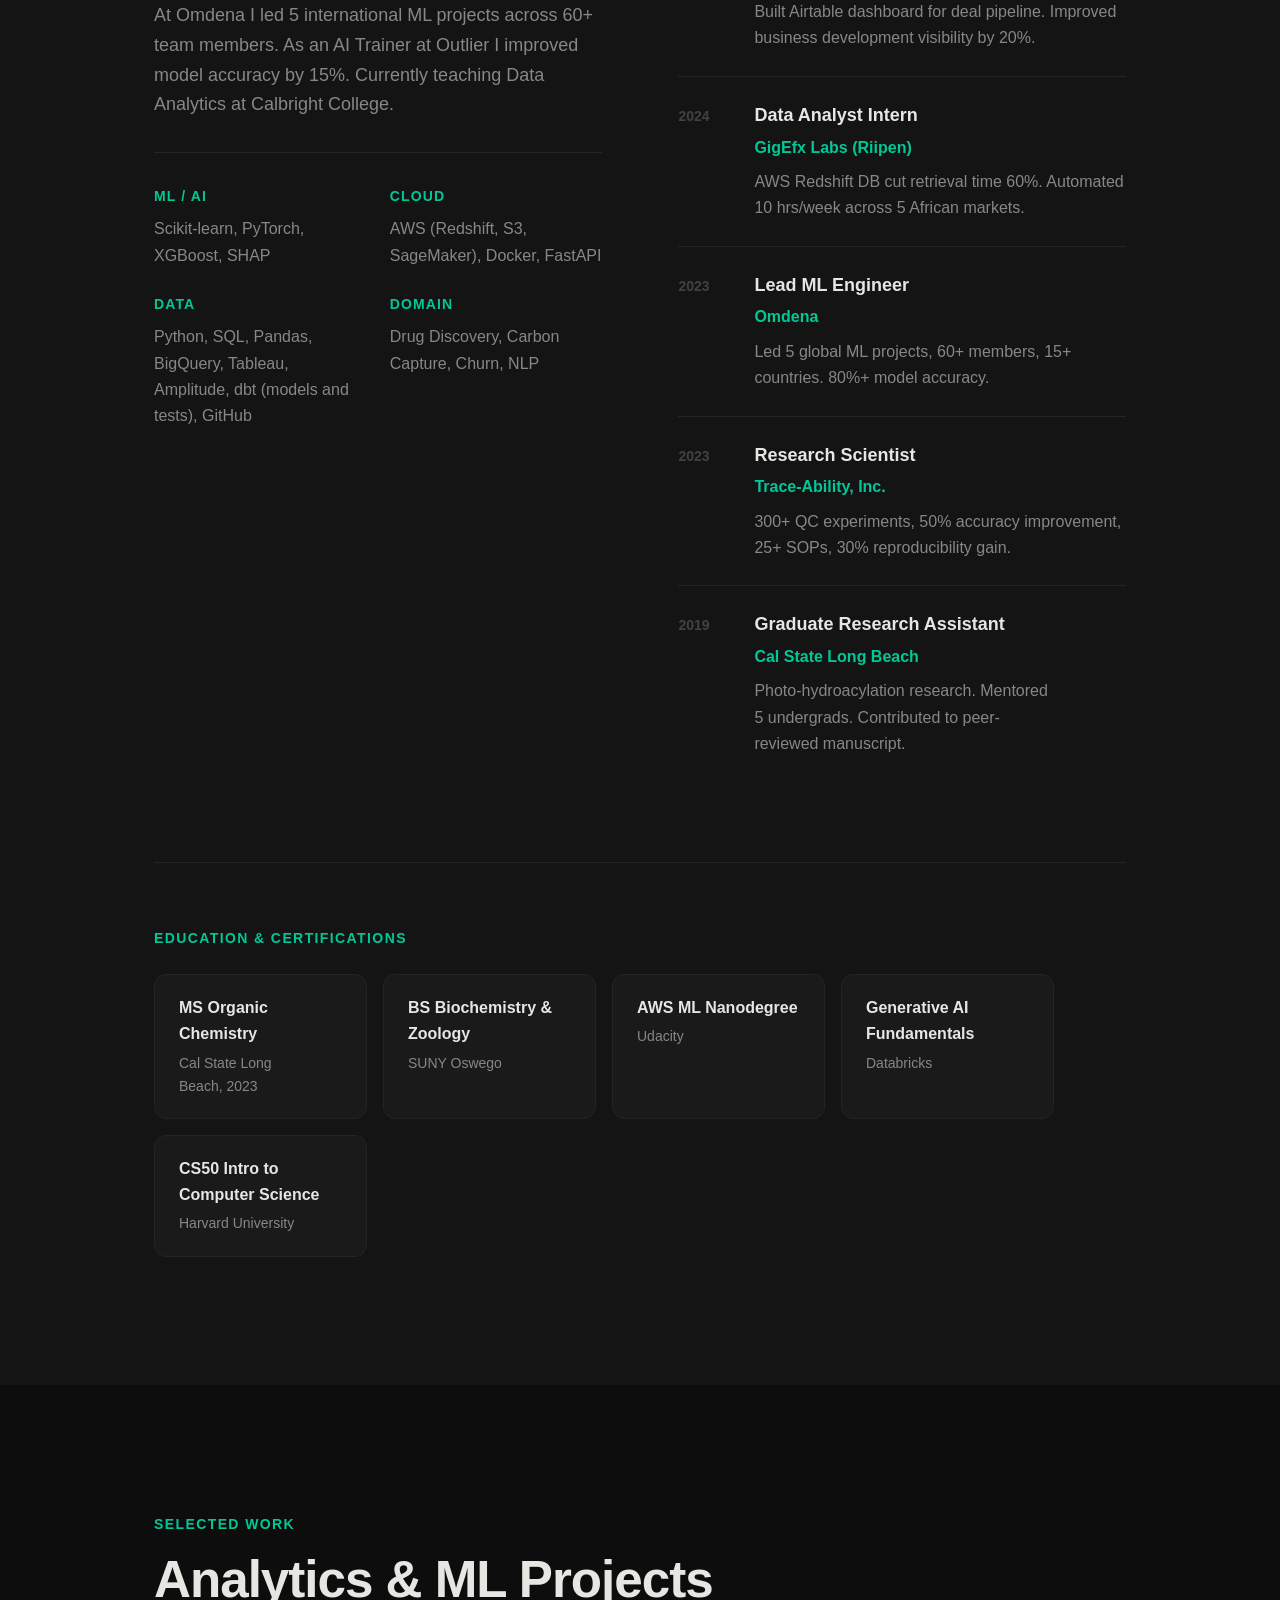
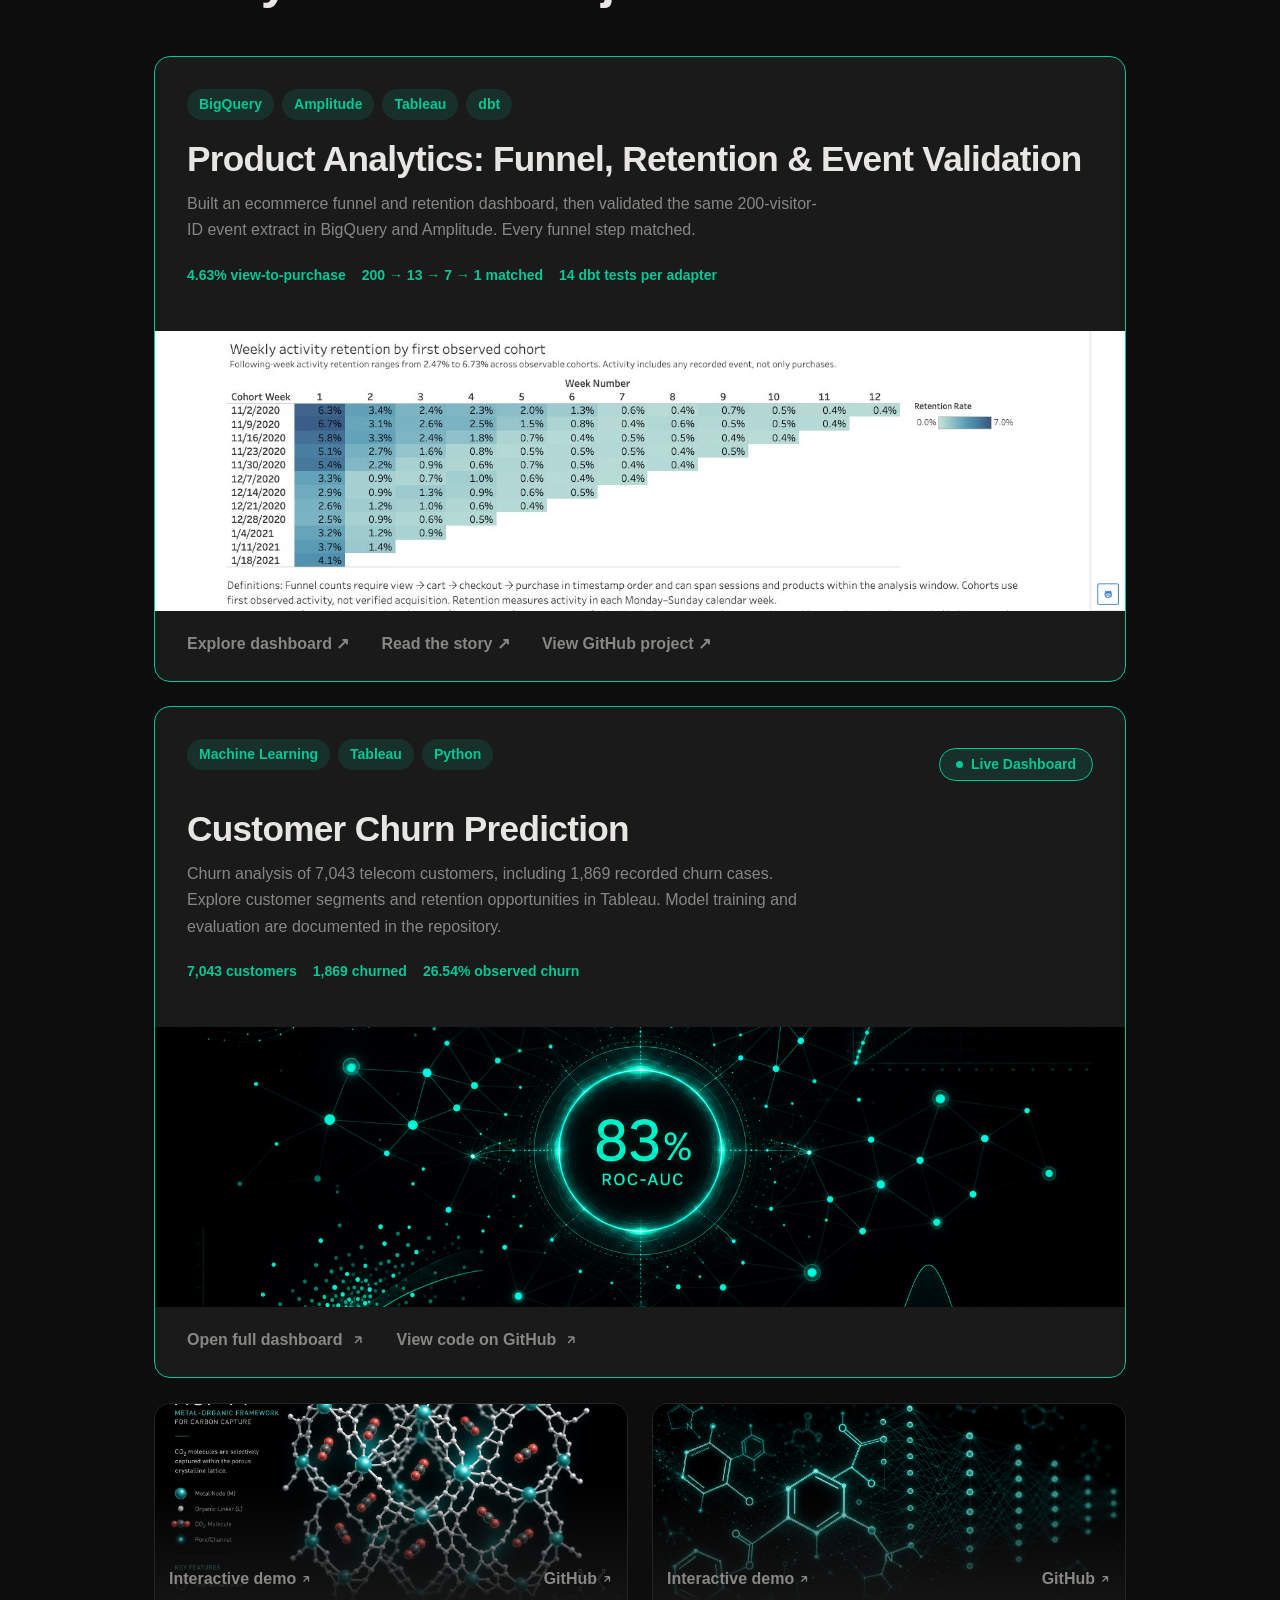
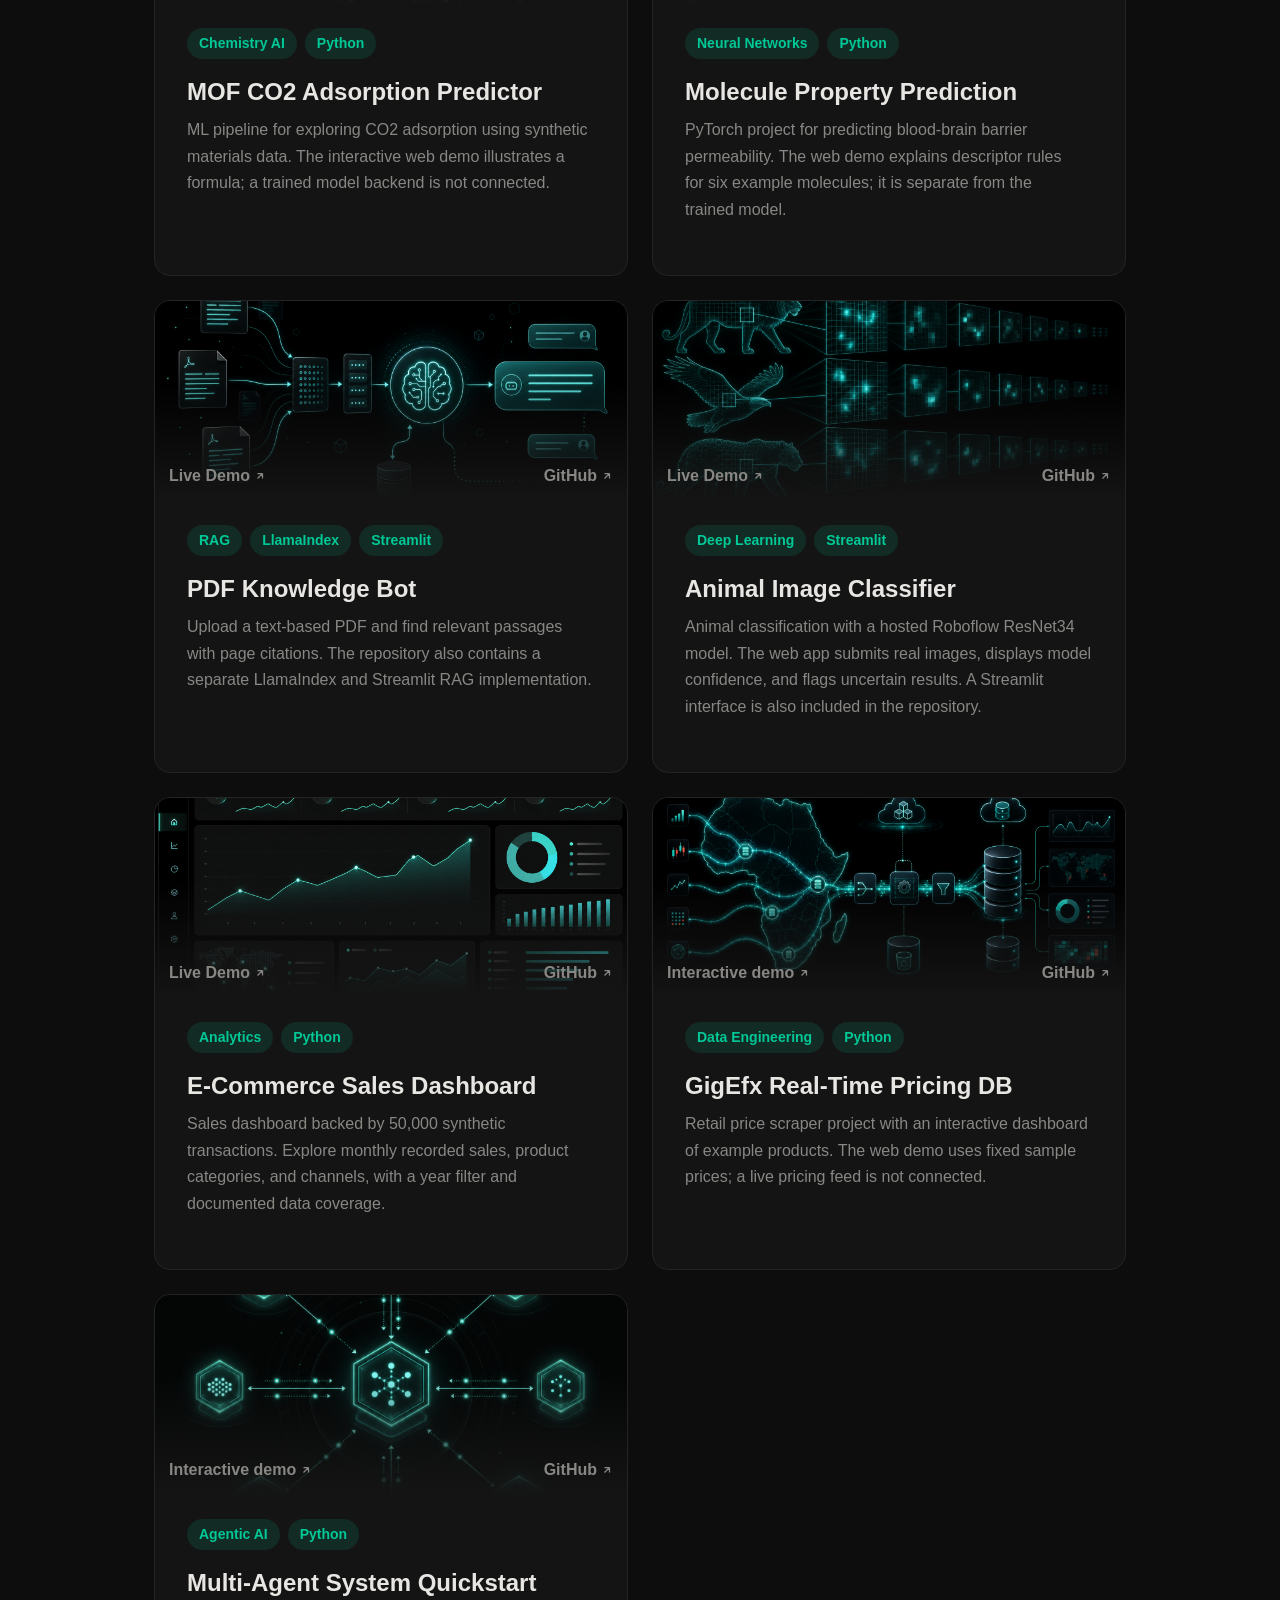
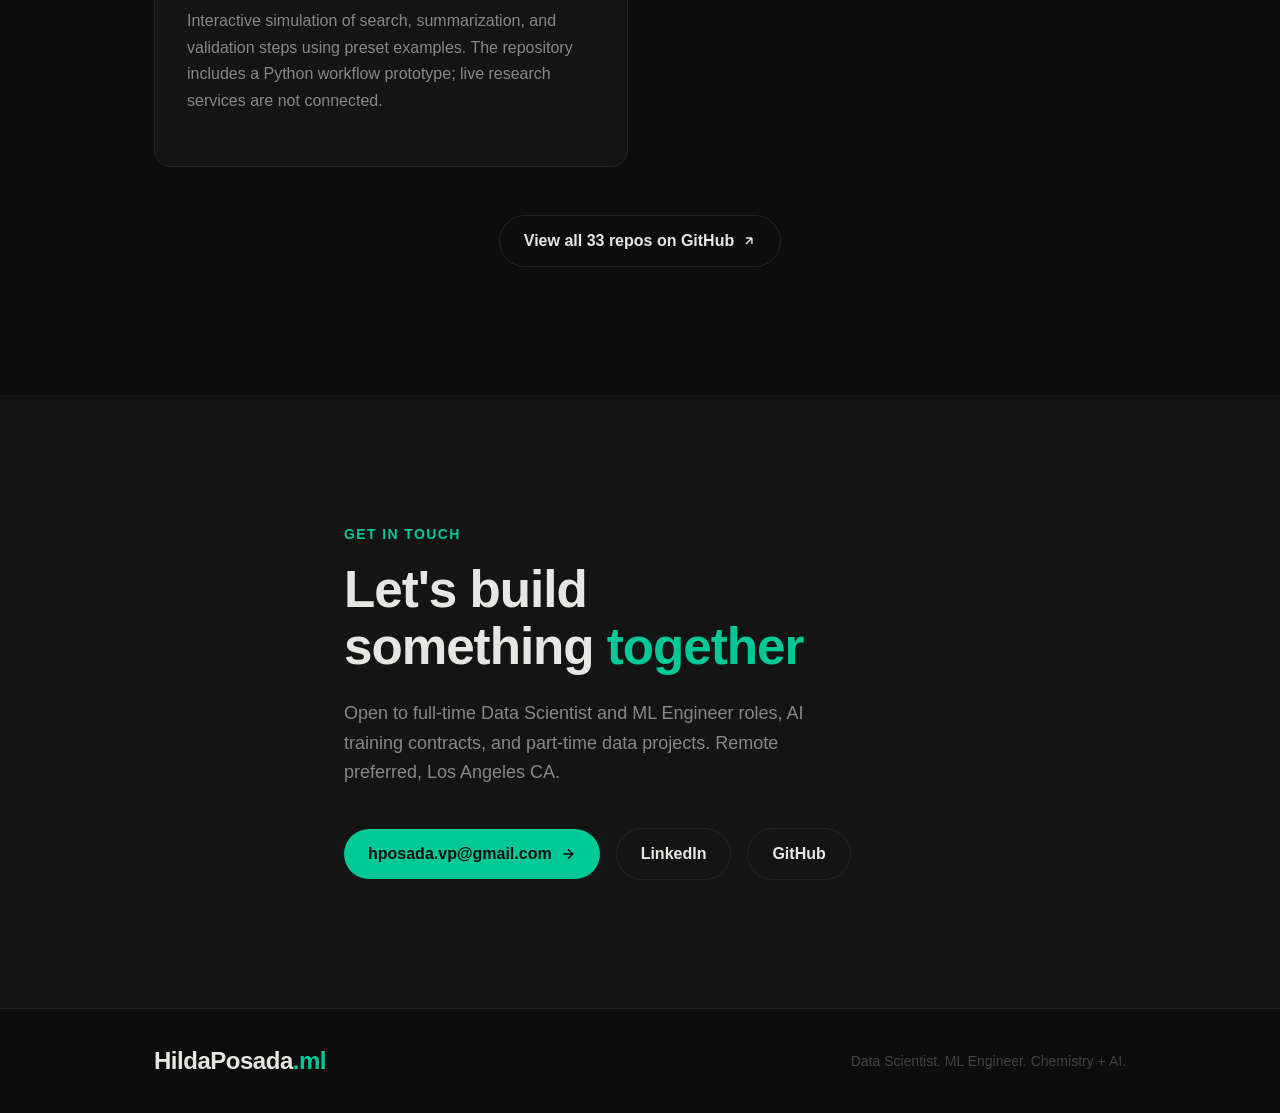
==== commit 05ccae11: "Align portfolio descriptions with verified data and demonstration behavior" ====
--- a/index.html
+++ b/index.html
@@ -217,12 +217,11 @@
               </span>
             </div>
             <h3>Customer Churn Prediction</h3>
-            <p class="tableau-desc">ML model on 7,043 telecom customers. 83% ROC-AUC. Identified 1,869 at-risk customers representing $1.4M revenue. Month-to-month contracts drive 43% churn rate. Retention strategy delivers $146K projected annual savings.</p>
+            <p class="tableau-desc">Churn analysis of 7,043 telecom customers, including 1,869 recorded churn cases. Explore customer segments and retention opportunities in Tableau. Model training and evaluation are documented in the repository.</p>
             <div class="project-stats">
-              <span>83% ROC-AUC</span>
               <span>7,043 customers</span>
-              <span>$1.4M identified</span>
-              <span>$146K savings</span>
+              <span>1,869 churned</span>
+              <span>26.54% observed churn</span>
             </div>
           </div>
 
@@ -241,14 +240,14 @@
           <div class="project-img-wrap">
             <img src="project-mof.png" alt="MOF CO2 Adsorption" loading="lazy" />
             <div class="project-img-overlay">
-              <a href="https://mof-demo-ebon.vercel.app" target="_blank" rel="noopener" onclick="event.stopPropagation()" class="card-overlay-link card-overlay-left">Live Demo <svg width="12" height="12" viewBox="0 0 24 24" fill="none" stroke="currentColor" stroke-width="2.5"><path d="M7 17L17 7M17 7H7M17 7v10"/></svg></a>
+              <a href="https://mof-demo-ebon.vercel.app" target="_blank" rel="noopener" onclick="event.stopPropagation()" class="card-overlay-link card-overlay-left">Interactive demo <svg width="12" height="12" viewBox="0 0 24 24" fill="none" stroke="currentColor" stroke-width="2.5"><path d="M7 17L17 7M17 7H7M17 7v10"/></svg></a>
               <a href="https://github.com/HildaPosada/MOF-CO2-Adsorption-Predictor" target="_blank" rel="noopener" onclick="event.stopPropagation()" class="card-overlay-link card-overlay-right">GitHub <svg width="12" height="12" viewBox="0 0 24 24" fill="none" stroke="currentColor" stroke-width="2.5"><path d="M7 17L17 7M17 7H7M17 7v10"/></svg></a>
             </div>
           </div>
           <div class="project-body">
             <div class="project-meta"><span class="project-tag">Chemistry AI</span><span class="project-tag">Python</span></div>
             <h3>MOF CO2 Adsorption Predictor</h3>
-            <p>Predicting carbon capture potential of Metal-Organic Frameworks using ML and materials science. Research-grade ML bridging chemistry and climate tech.</p>
+            <p>ML pipeline for exploring CO2 adsorption using synthetic materials data. The interactive web demo illustrates a formula; a trained model backend is not connected.</p>
           </div>
         </div>
 
@@ -257,14 +256,14 @@
           <div class="project-img-wrap">
             <img src="project-molecule.png" alt="Molecule Property Prediction" loading="lazy" />
             <div class="project-img-overlay">
-              <a href="https://molecule-demo.vercel.app" target="_blank" rel="noopener" onclick="event.stopPropagation()" class="card-overlay-link card-overlay-left">Live Demo <svg width="12" height="12" viewBox="0 0 24 24" fill="none" stroke="currentColor" stroke-width="2.5"><path d="M7 17L17 7M17 7H7M17 7v10"/></svg></a>
+              <a href="https://molecule-demo.vercel.app" target="_blank" rel="noopener" onclick="event.stopPropagation()" class="card-overlay-link card-overlay-left">Interactive demo <svg width="12" height="12" viewBox="0 0 24 24" fill="none" stroke="currentColor" stroke-width="2.5"><path d="M7 17L17 7M17 7H7M17 7v10"/></svg></a>
               <a href="https://github.com/HildaPosada/Chemical-Molecule-Property-Prediction-Using-Neural-Networks" target="_blank" rel="noopener" onclick="event.stopPropagation()" class="card-overlay-link card-overlay-right">GitHub <svg width="12" height="12" viewBox="0 0 24 24" fill="none" stroke="currentColor" stroke-width="2.5"><path d="M7 17L17 7M17 7H7M17 7v10"/></svg></a>
             </div>
           </div>
           <div class="project-body">
             <div class="project-meta"><span class="project-tag">Neural Networks</span><span class="project-tag">Python</span></div>
             <h3>Molecule Property Prediction</h3>
-            <p>Neural network model predicting chemical molecule properties. Combines deep learning with domain expertise in organic chemistry.</p>
+            <p>PyTorch project for predicting blood-brain barrier permeability. The web demo explains descriptor rules for six example molecules; it is separate from the trained model.</p>
           </div>
         </div>
 
@@ -280,7 +279,7 @@
           <div class="project-body">
             <div class="project-meta"><span class="project-tag">RAG</span><span class="project-tag">LlamaIndex</span><span class="project-tag">Streamlit</span></div>
             <h3>PDF Knowledge Bot</h3>
-            <p>Upload PDF, ask questions, get grounded answers. Built with LlamaIndex RAG pipeline and Streamlit. Production-ready document QA system.</p>
+            <p>Upload a text-based PDF and find relevant passages with page citations. The repository also contains a separate LlamaIndex and Streamlit RAG implementation.</p>
           </div>
         </div>
 
@@ -312,7 +311,7 @@
           <div class="project-body">
             <div class="project-meta"><span class="project-tag">Analytics</span><span class="project-tag">Python</span></div>
             <h3>E-Commerce Sales Dashboard</h3>
-            <p>Executive sales performance dashboard for e-commerce analytics. Tracks KPIs, trends, and revenue across product categories in real time.</p>
+            <p>Sales dashboard backed by 50,000 synthetic transactions. Explore monthly recorded sales, product categories, and channels, with a year filter and documented data coverage.</p>
           </div>
         </div>
 
@@ -321,14 +320,14 @@
           <div class="project-img-wrap">
             <img src="project-gigefx.png" alt="GigEfx Pricing DB" loading="lazy" />
             <div class="project-img-overlay">
-              <a href="https://gigefx-demo.vercel.app" target="_blank" rel="noopener" onclick="event.stopPropagation()" class="card-overlay-link card-overlay-left">Live Demo <svg width="12" height="12" viewBox="0 0 24 24" fill="none" stroke="currentColor" stroke-width="2.5"><path d="M7 17L17 7M17 7H7M17 7v10"/></svg></a>
+              <a href="https://gigefx-demo.vercel.app" target="_blank" rel="noopener" onclick="event.stopPropagation()" class="card-overlay-link card-overlay-left">Interactive demo <svg width="12" height="12" viewBox="0 0 24 24" fill="none" stroke="currentColor" stroke-width="2.5"><path d="M7 17L17 7M17 7H7M17 7v10"/></svg></a>
               <a href="https://github.com/HildaPosada/GigEfx-Labs" target="_blank" rel="noopener" onclick="event.stopPropagation()" class="card-overlay-link card-overlay-right">GitHub <svg width="12" height="12" viewBox="0 0 24 24" fill="none" stroke="currentColor" stroke-width="2.5"><path d="M7 17L17 7M17 7H7M17 7v10"/></svg></a>
             </div>
           </div>
           <div class="project-body">
             <div class="project-meta"><span class="project-tag">Data Engineering</span><span class="project-tag">Python</span></div>
             <h3>GigEfx Real-Time Pricing DB</h3>
-            <p>Centralized database for real-time pricing data. Achieved 50% QC accuracy improvement through automated data validation pipelines.</p>
+            <p>Retail price scraper project with an interactive dashboard of example products. The web demo uses fixed sample prices; a live pricing feed is not connected.</p>
           </div>
         </div>
 
@@ -337,14 +336,14 @@
           <div class="project-img-wrap">
             <img src="project-multiagent.png" alt="Multi-Agent System" loading="lazy" />
             <div class="project-img-overlay">
-              <a href="https://multiagent-demo-sigma.vercel.app" target="_blank" rel="noopener" onclick="event.stopPropagation()" class="card-overlay-link card-overlay-left">Live Demo <svg width="12" height="12" viewBox="0 0 24 24" fill="none" stroke="currentColor" stroke-width="2.5"><path d="M7 17L17 7M17 7H7M17 7v10"/></svg></a>
+              <a href="https://multiagent-demo-sigma.vercel.app" target="_blank" rel="noopener" onclick="event.stopPropagation()" class="card-overlay-link card-overlay-left">Interactive demo <svg width="12" height="12" viewBox="0 0 24 24" fill="none" stroke="currentColor" stroke-width="2.5"><path d="M7 17L17 7M17 7H7M17 7v10"/></svg></a>
               <a href="https://github.com/HildaPosada/MultiAgent-Quickstart" target="_blank" rel="noopener" onclick="event.stopPropagation()" class="card-overlay-link card-overlay-right">GitHub <svg width="12" height="12" viewBox="0 0 24 24" fill="none" stroke="currentColor" stroke-width="2.5"><path d="M7 17L17 7M17 7H7M17 7v10"/></svg></a>
             </div>
           </div>
           <div class="project-body">
             <div class="project-meta"><span class="project-tag">Agentic AI</span><span class="project-tag">Python</span></div>
             <h3>Multi-Agent System Quickstart</h3>
-            <p>Quickstart guide for multi-agent systems with Coral Protocol. Demonstrates agent coordination, task delegation, and async communication patterns.</p>
+            <p>Interactive simulation of search, summarization, and validation steps using preset examples. The repository includes a Python workflow prototype; live research services are not connected.</p>
           </div>
         </div>
 
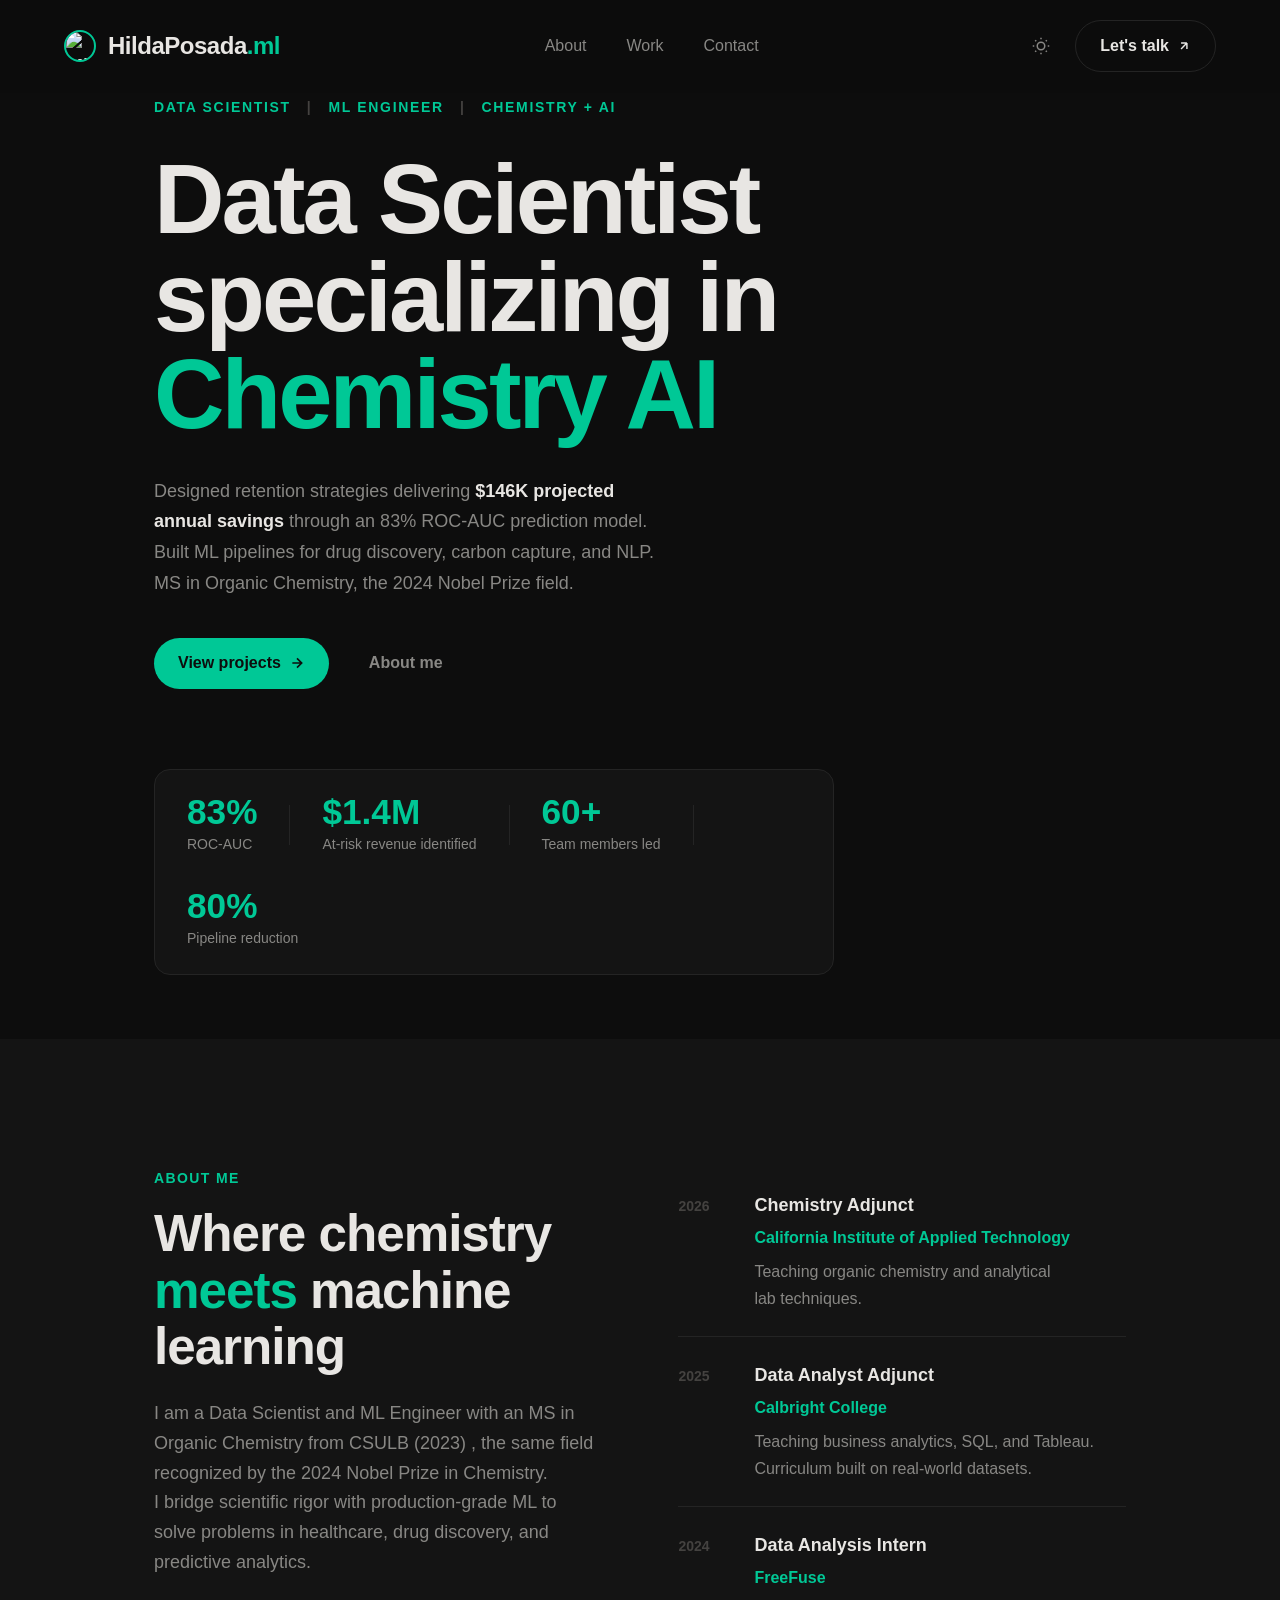
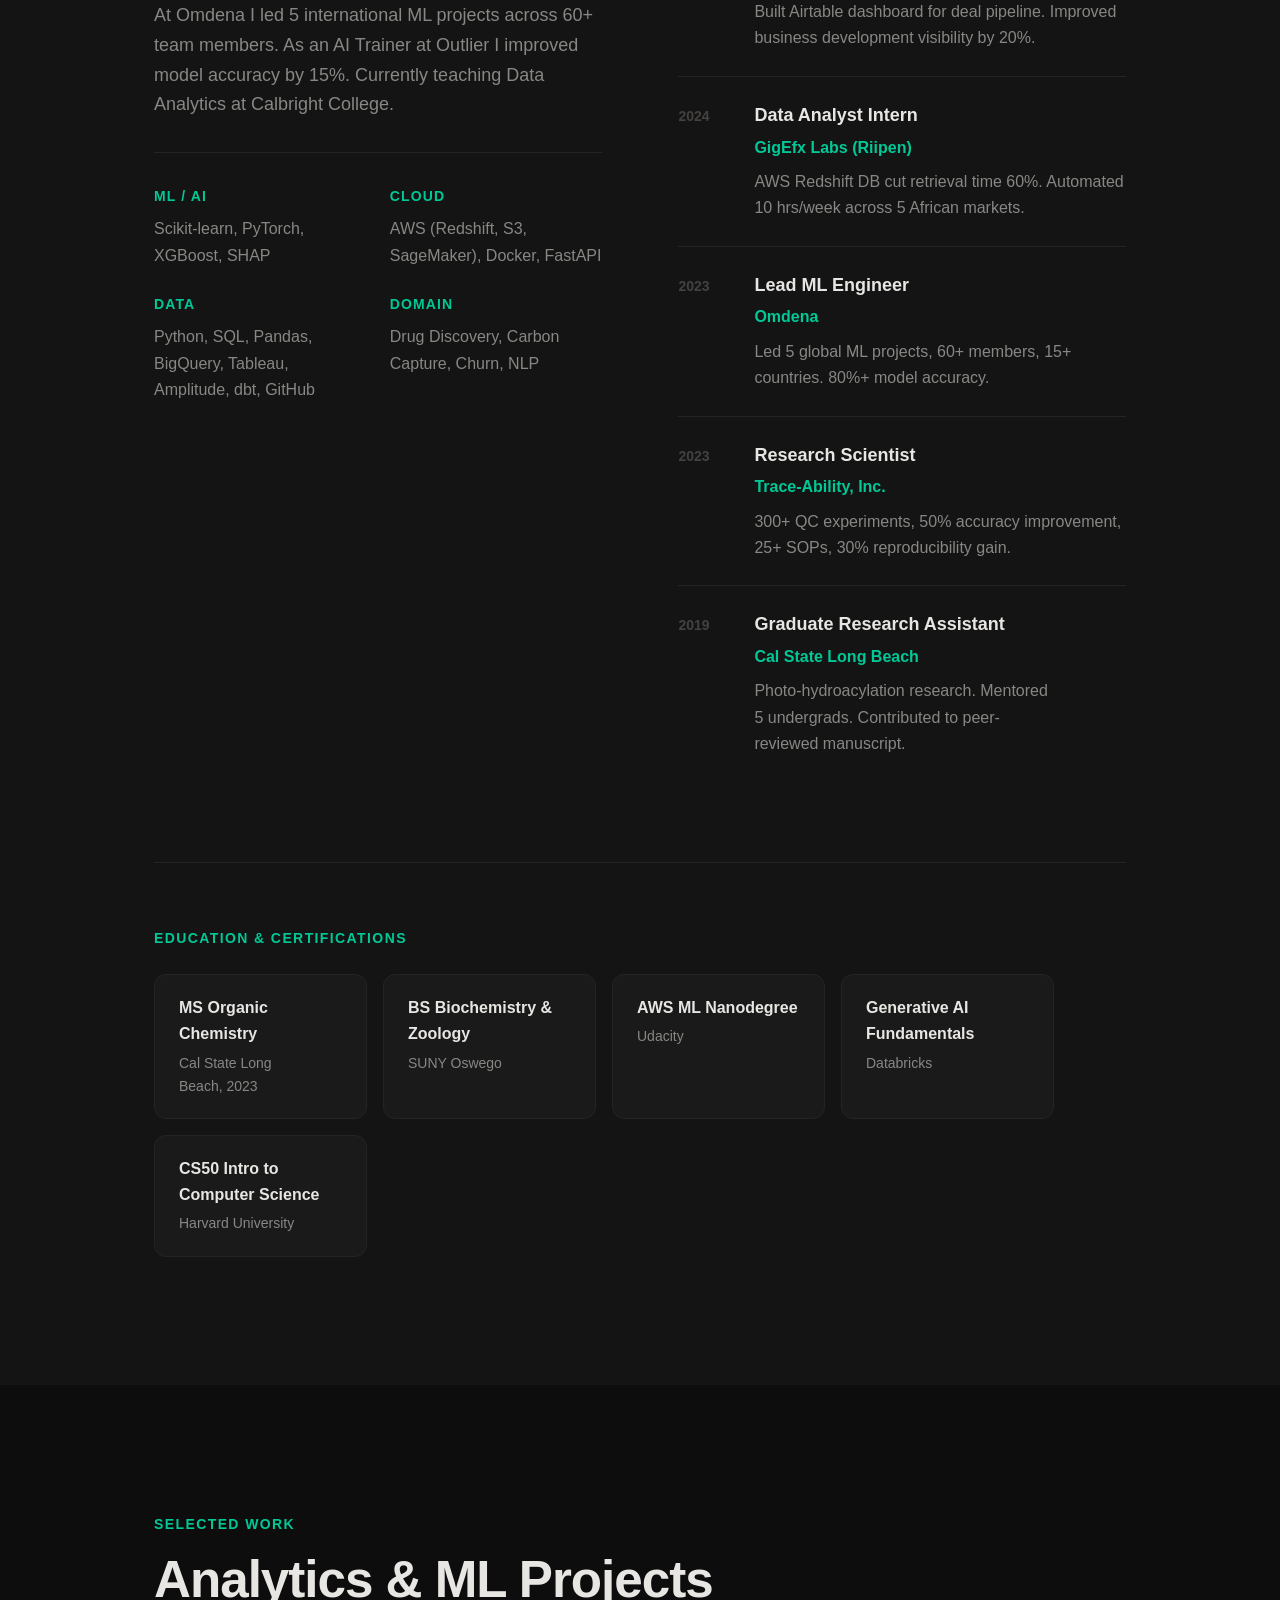
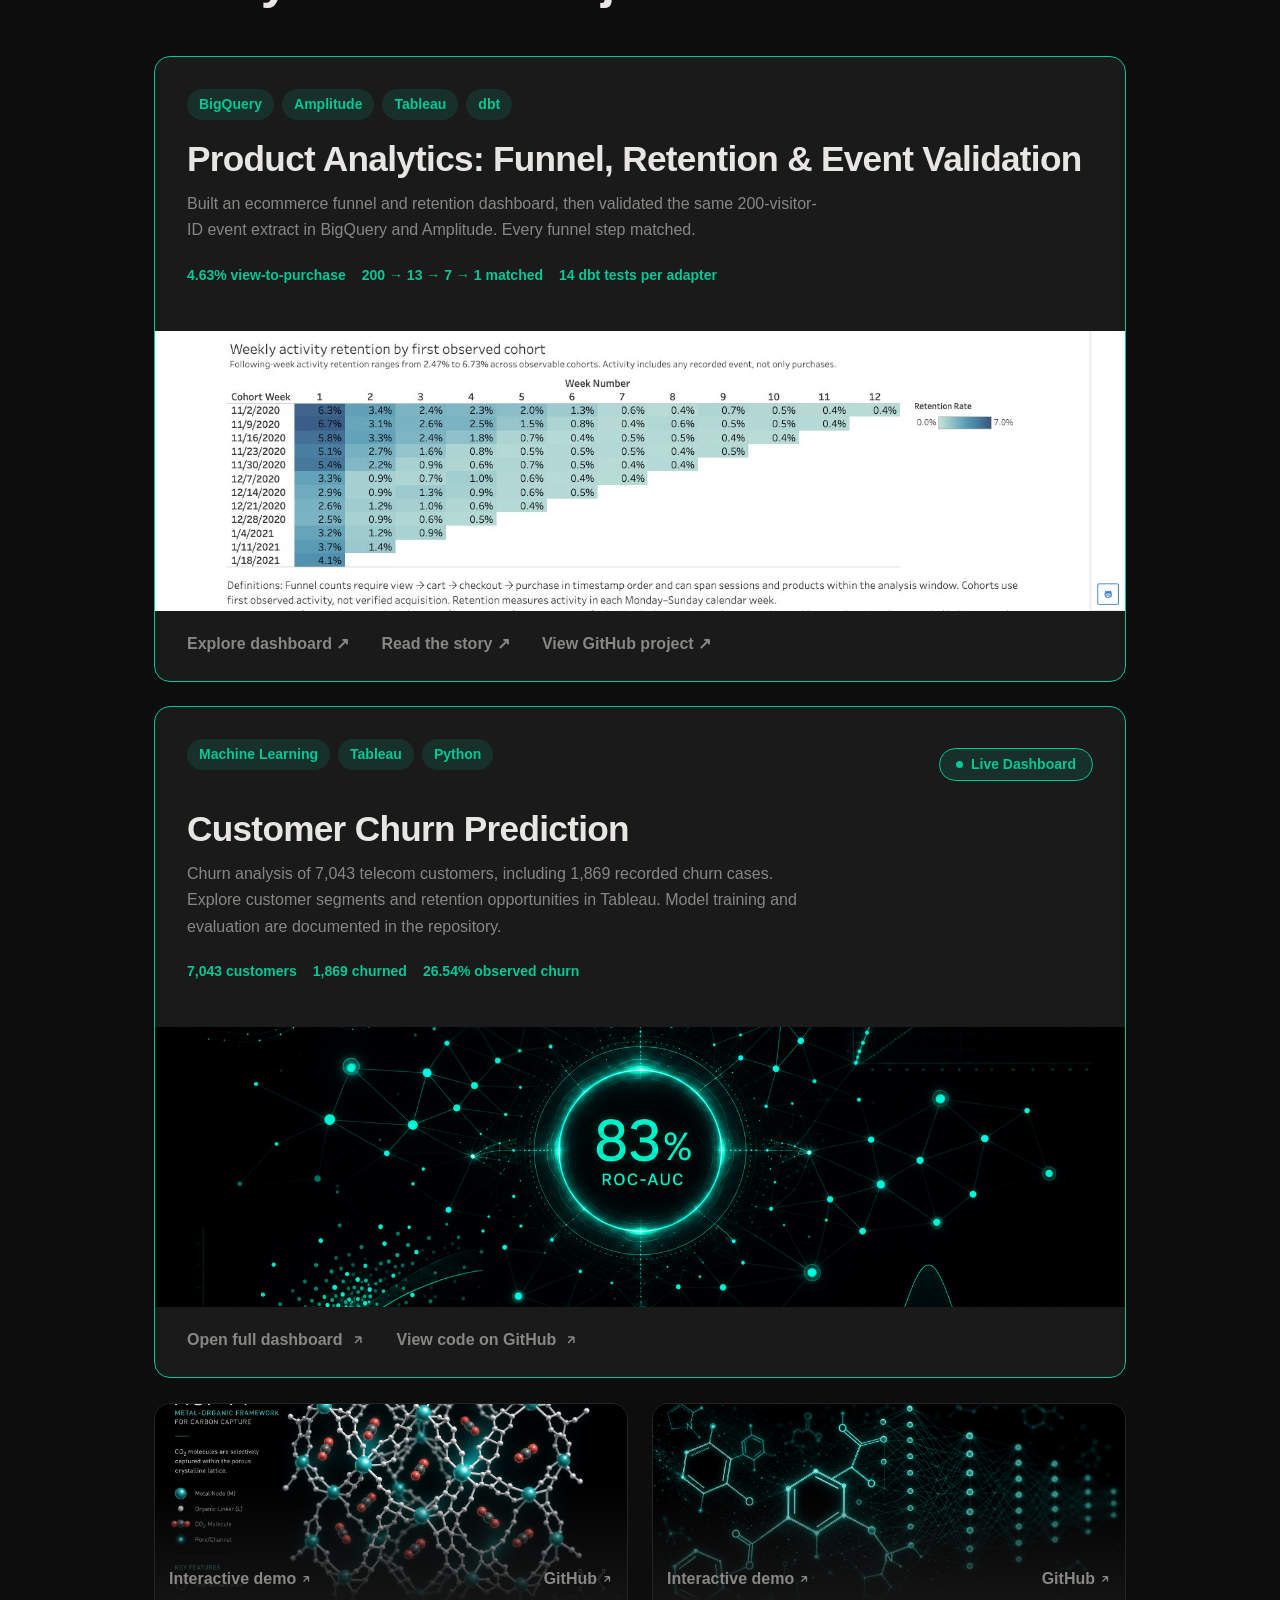
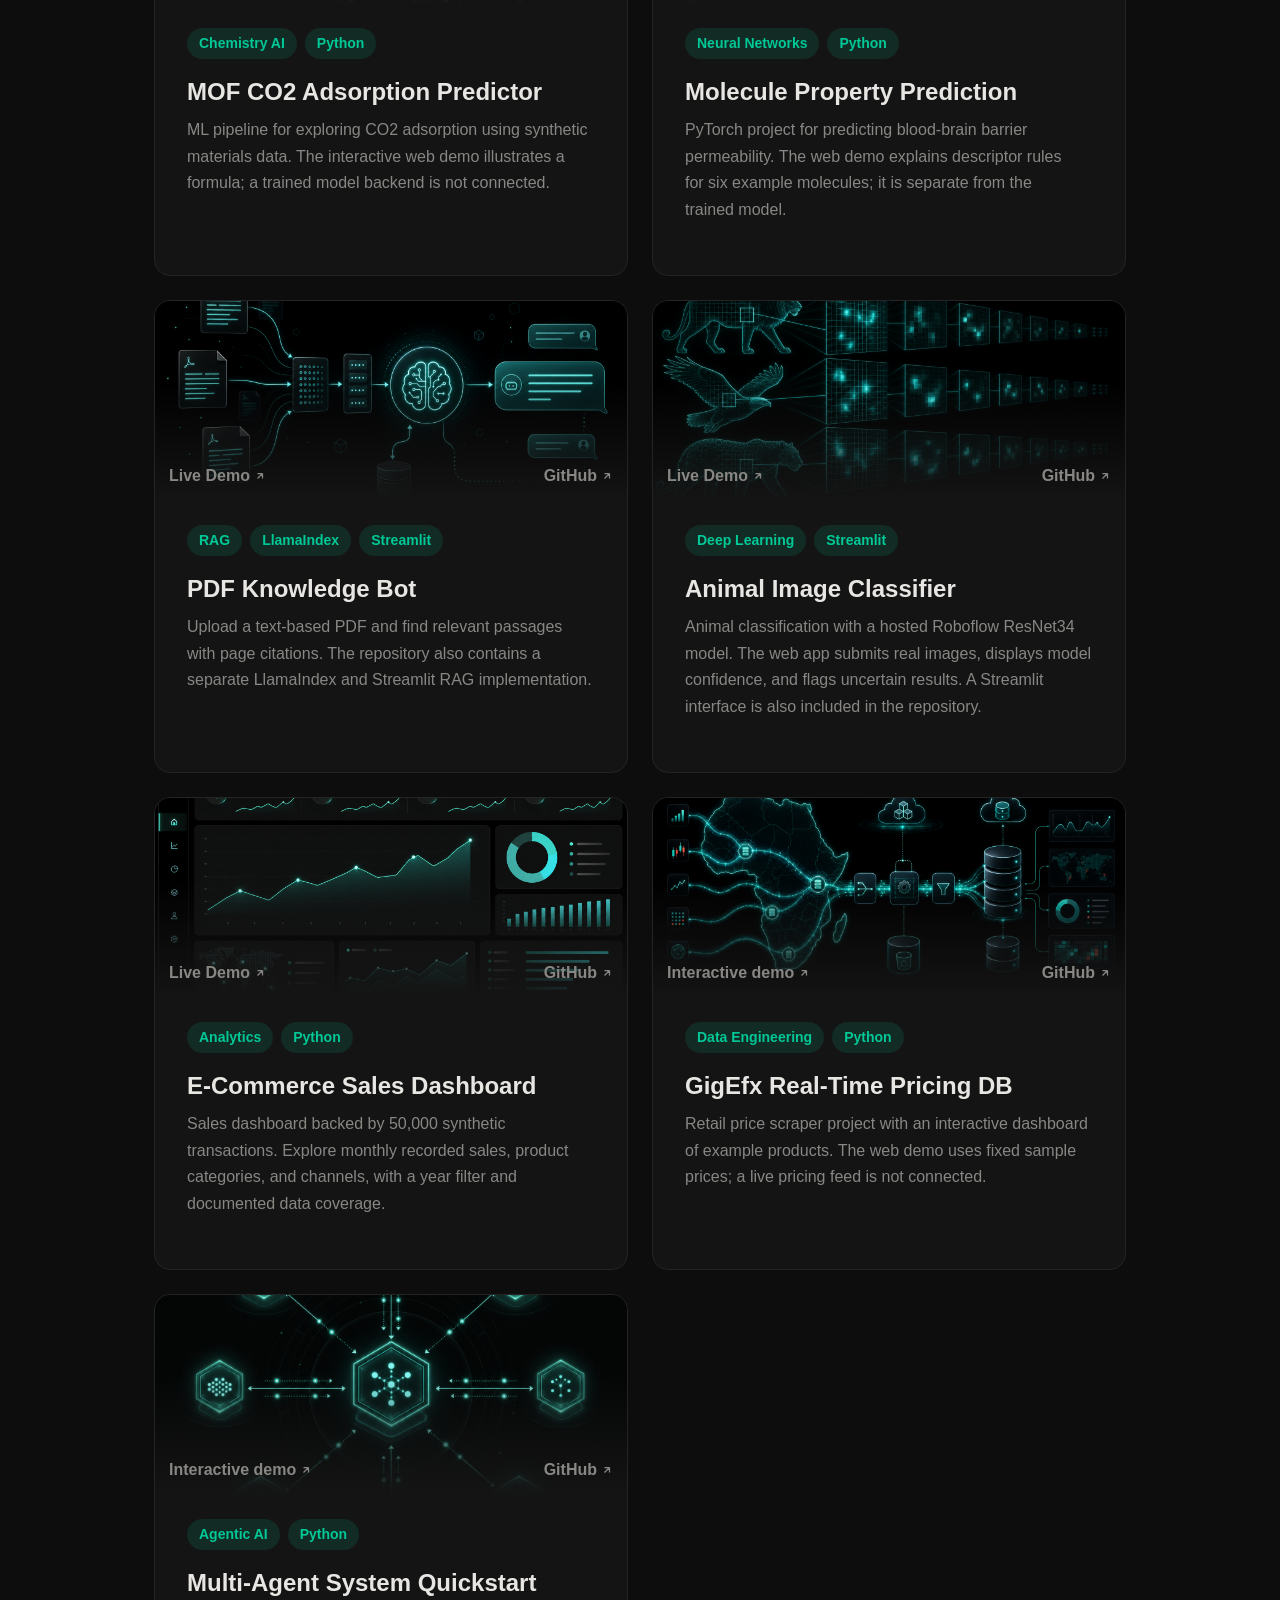
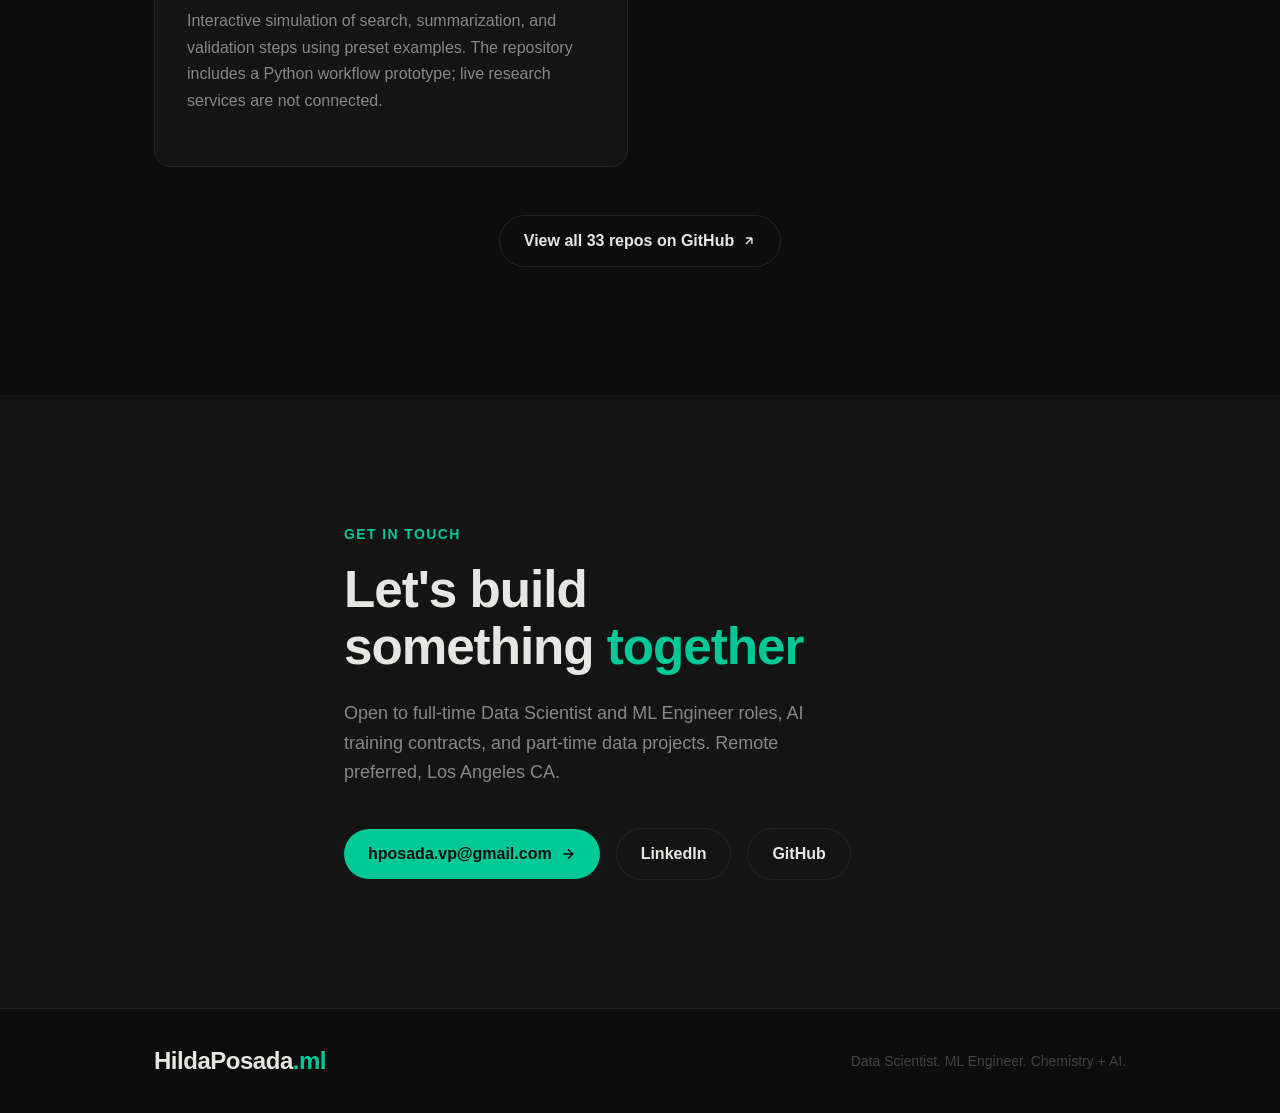
==== commit a0fbc772: "Simplify dbt skill label" ====
--- a/index.html
+++ b/index.html
@@ -74,7 +74,7 @@
           <div class="skills-grid">
             <div class="skill-group"><p class="skill-label">ML / AI</p><p>Scikit-learn, PyTorch, XGBoost, SHAP</p></div>
             <div class="skill-group"><p class="skill-label">Cloud</p><p>AWS (Redshift, S3, SageMaker), Docker, FastAPI</p></div>
-            <div class="skill-group"><p class="skill-label">Data</p><p>Python, SQL, Pandas, BigQuery, Tableau, Amplitude, dbt (models and tests), GitHub</p></div>
+            <div class="skill-group"><p class="skill-label">Data</p><p>Python, SQL, Pandas, BigQuery, Tableau, Amplitude, dbt, GitHub</p></div>
             <div class="skill-group"><p class="skill-label">Domain</p><p>Drug Discovery, Carbon Capture, Churn, NLP</p></div>
           </div>
         </div>
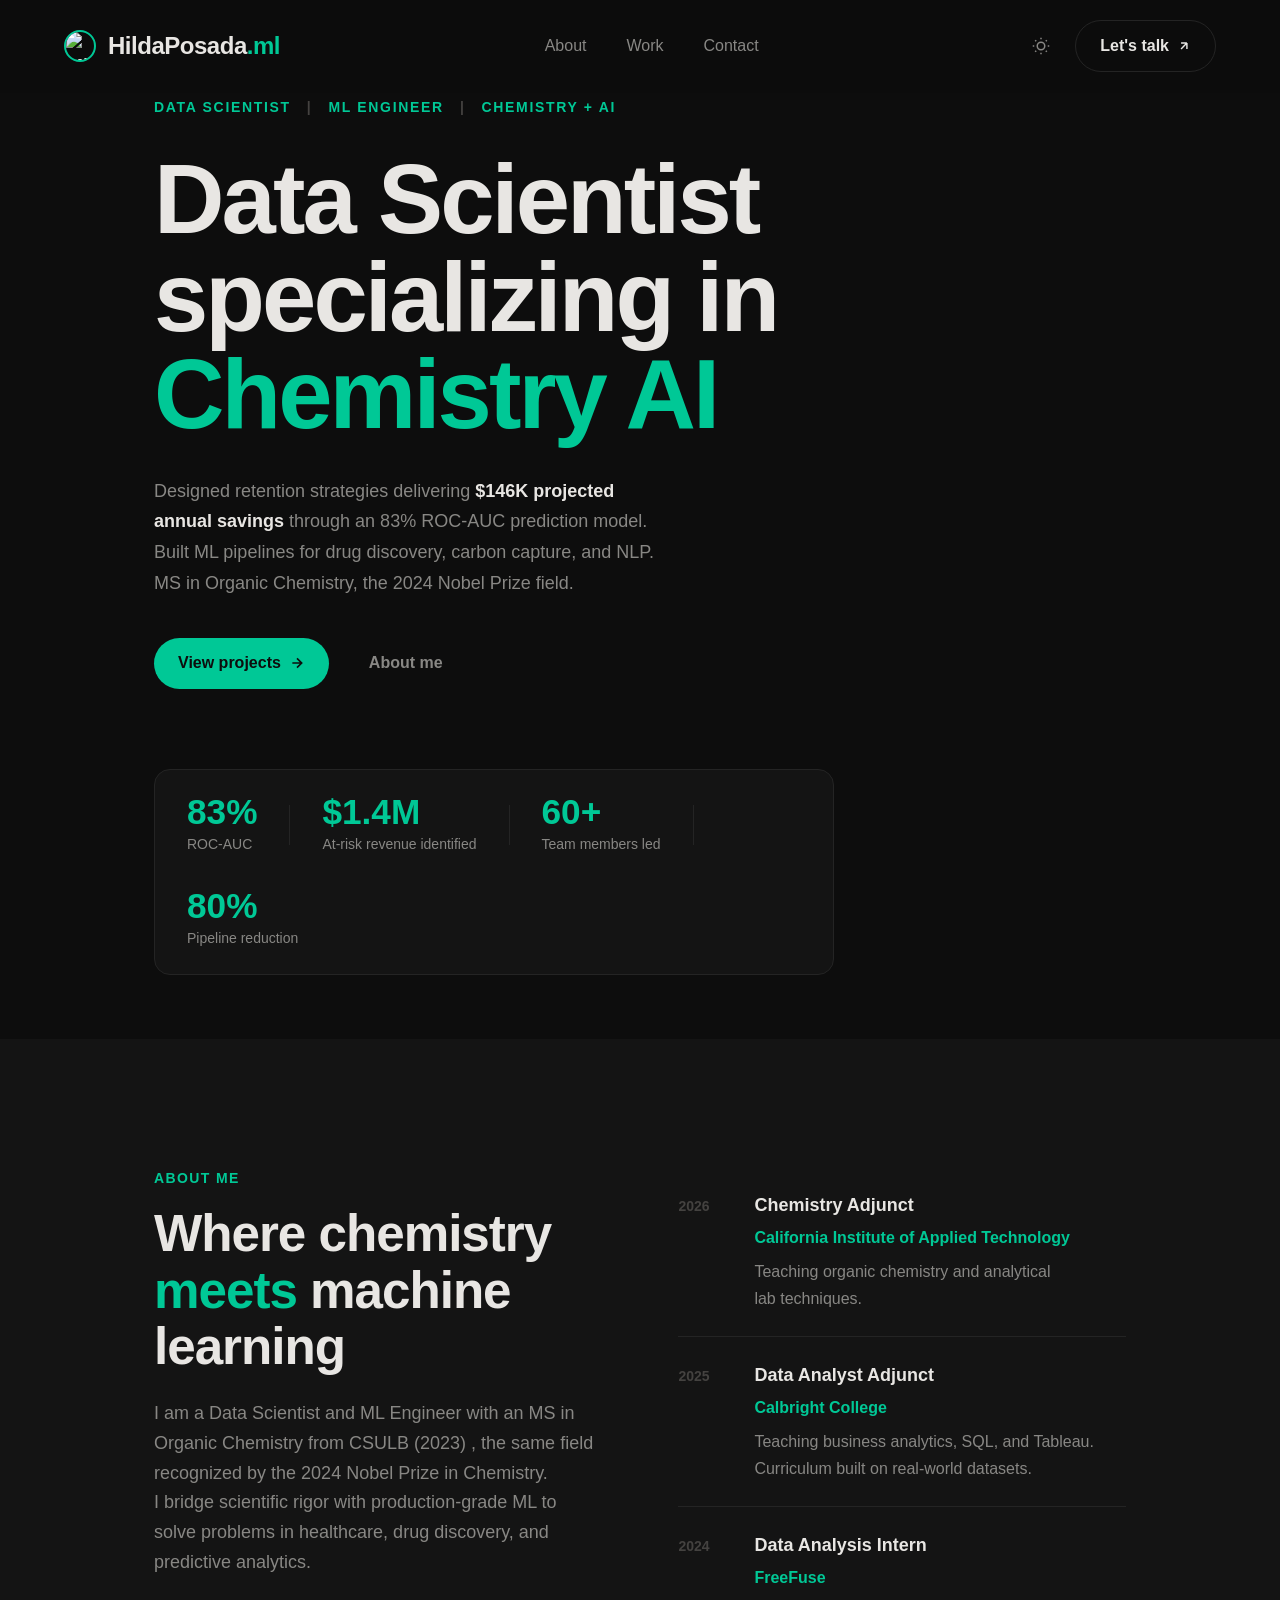
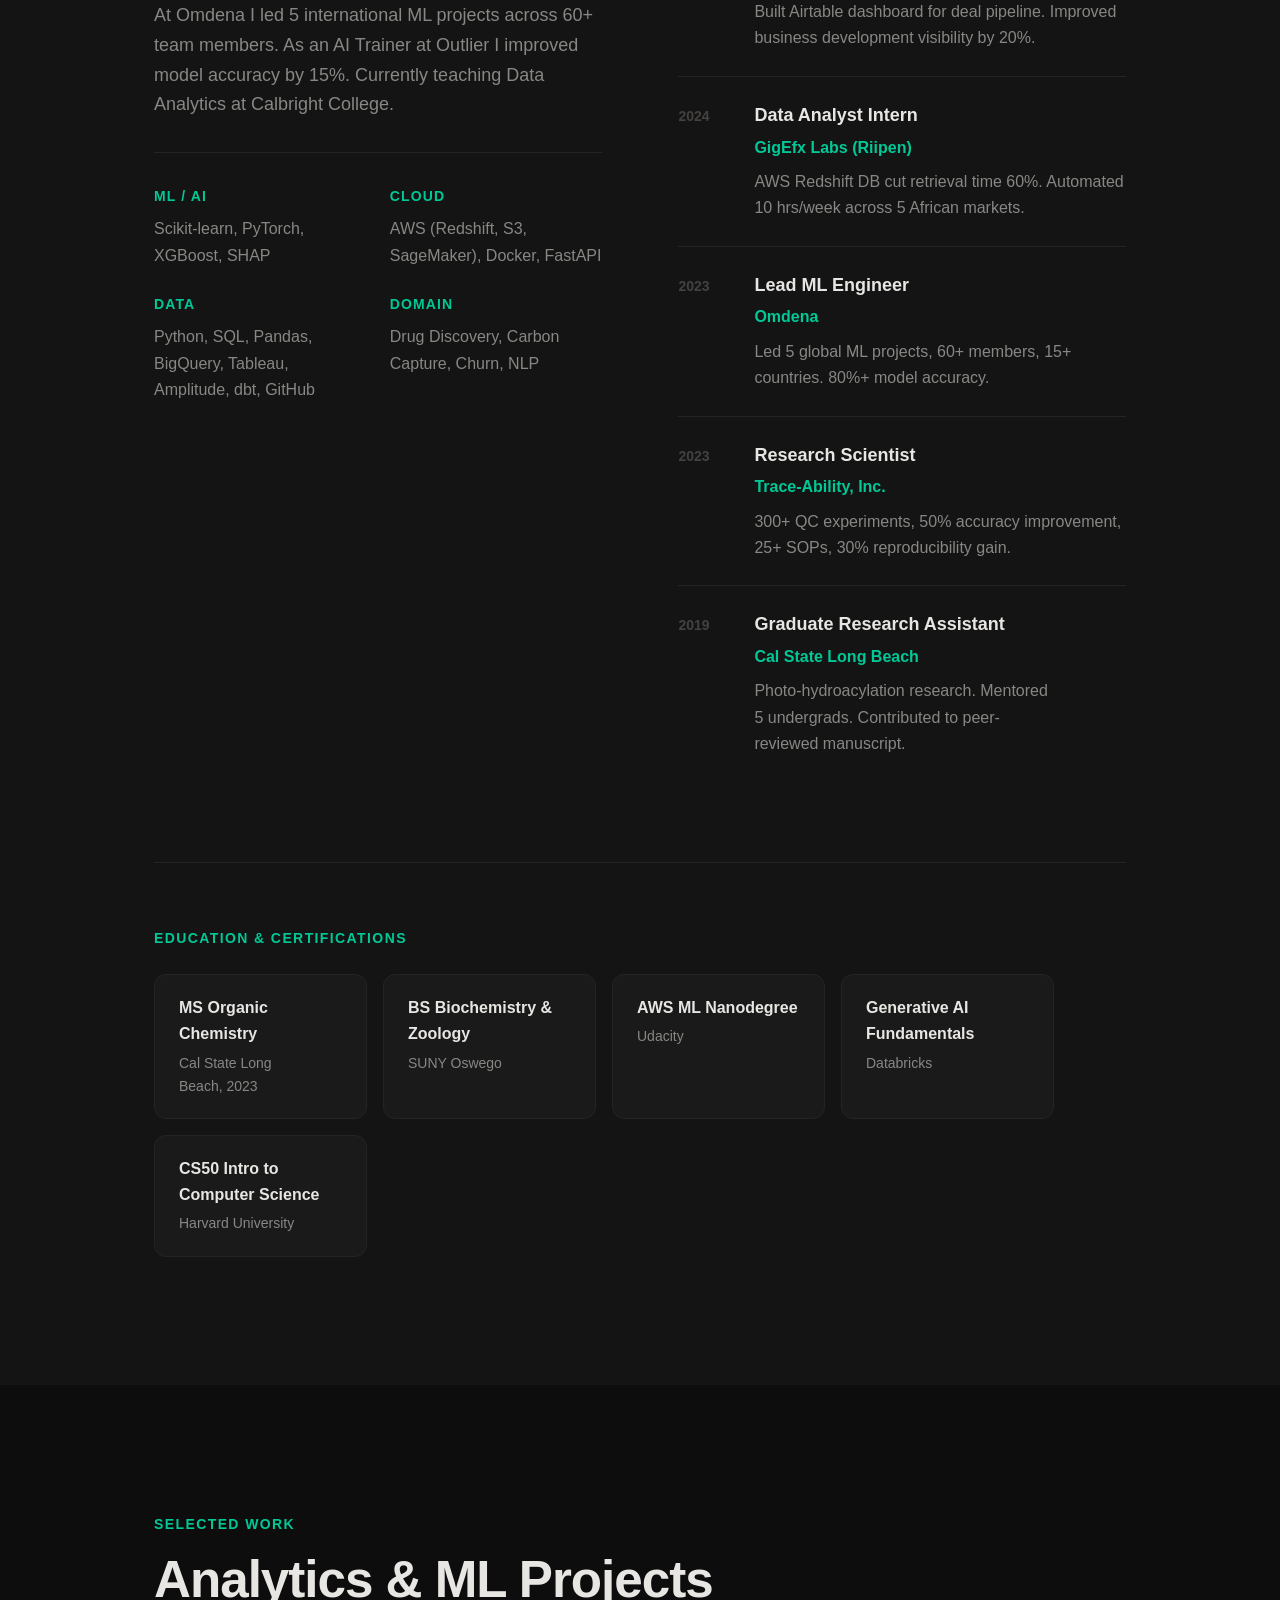
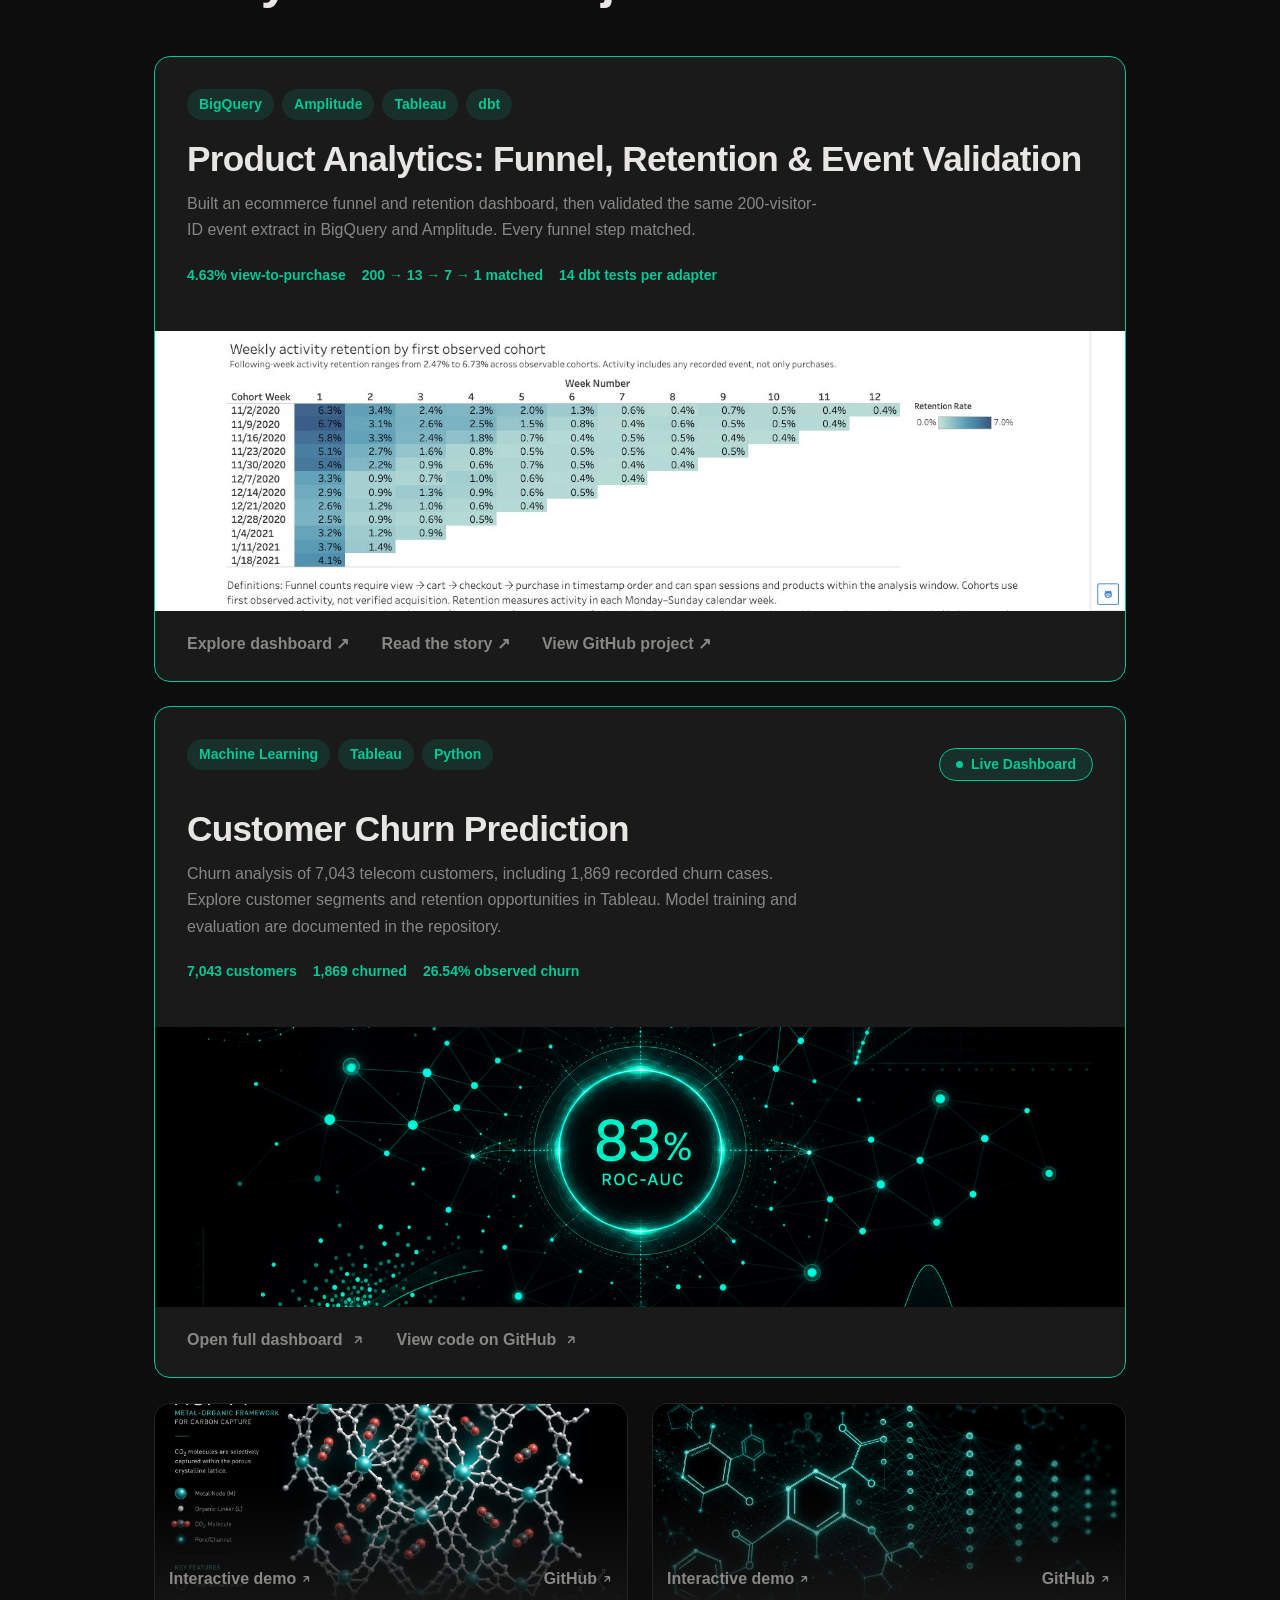
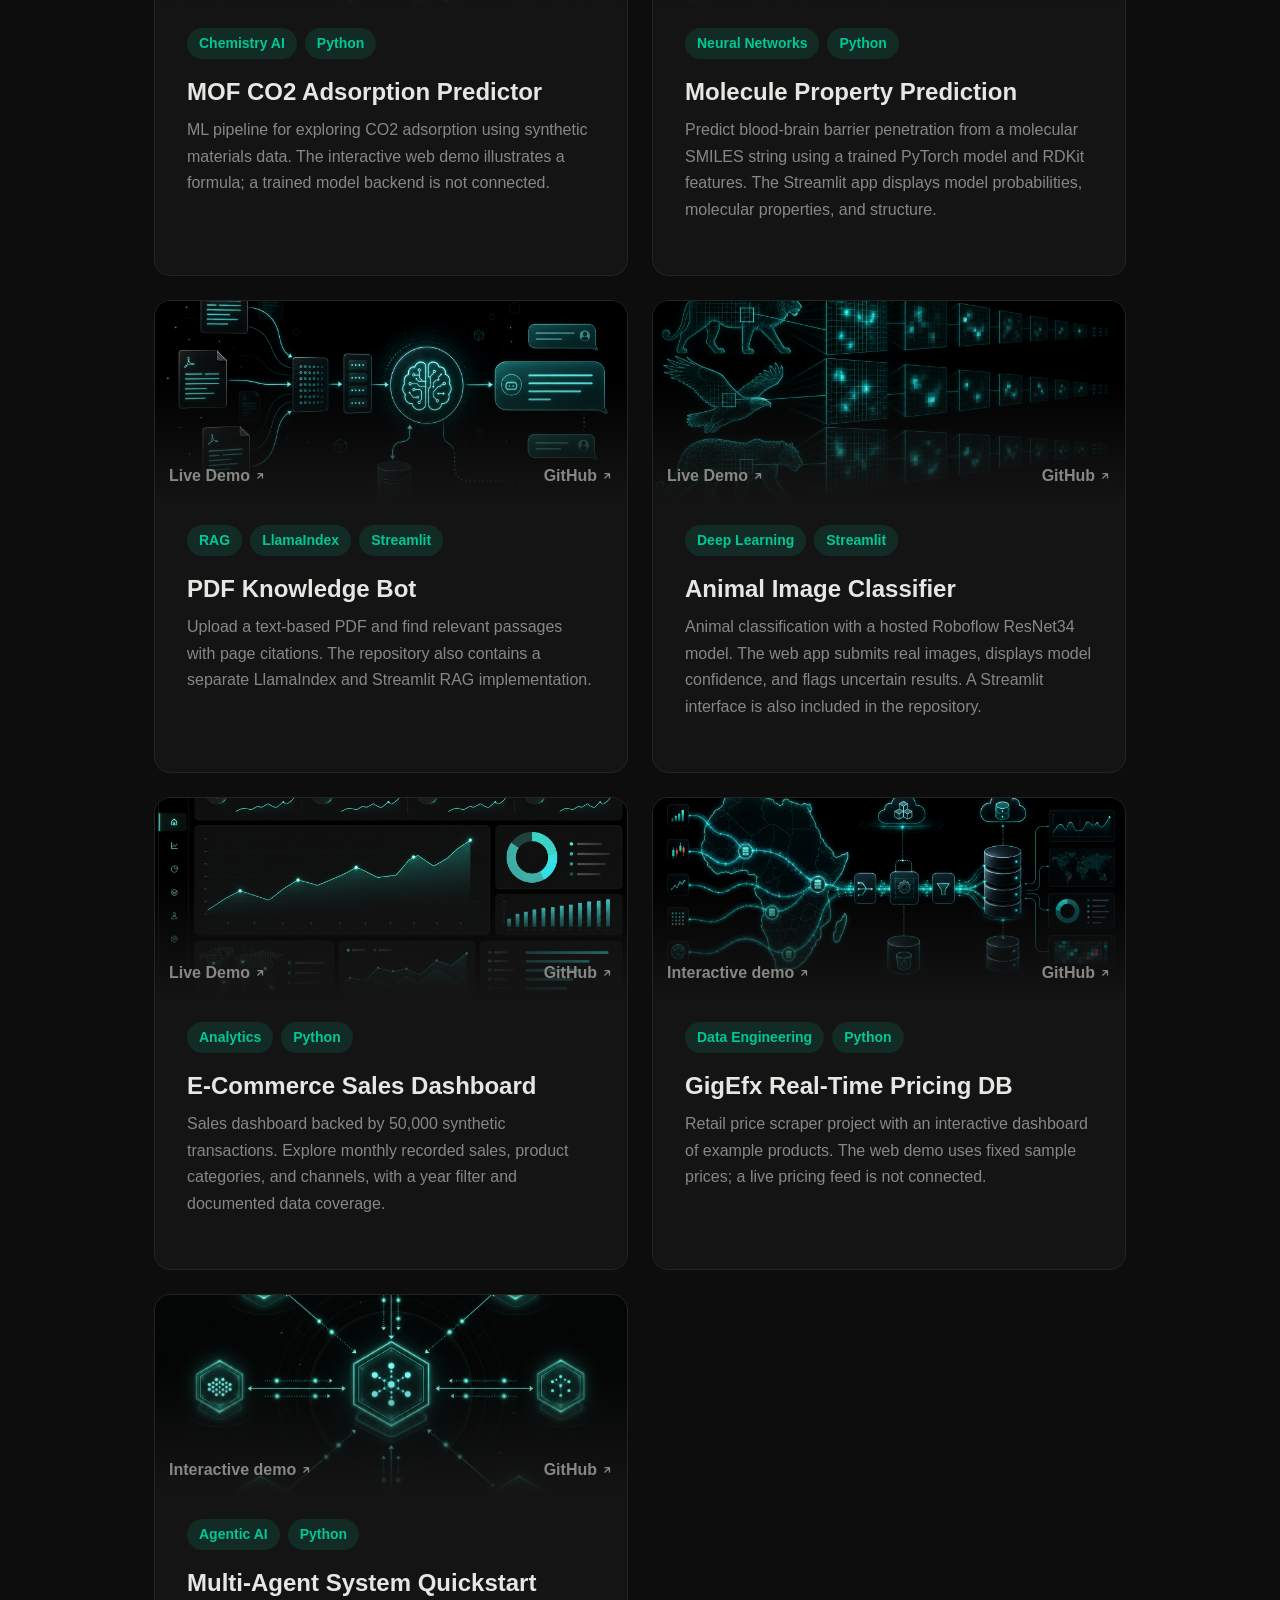
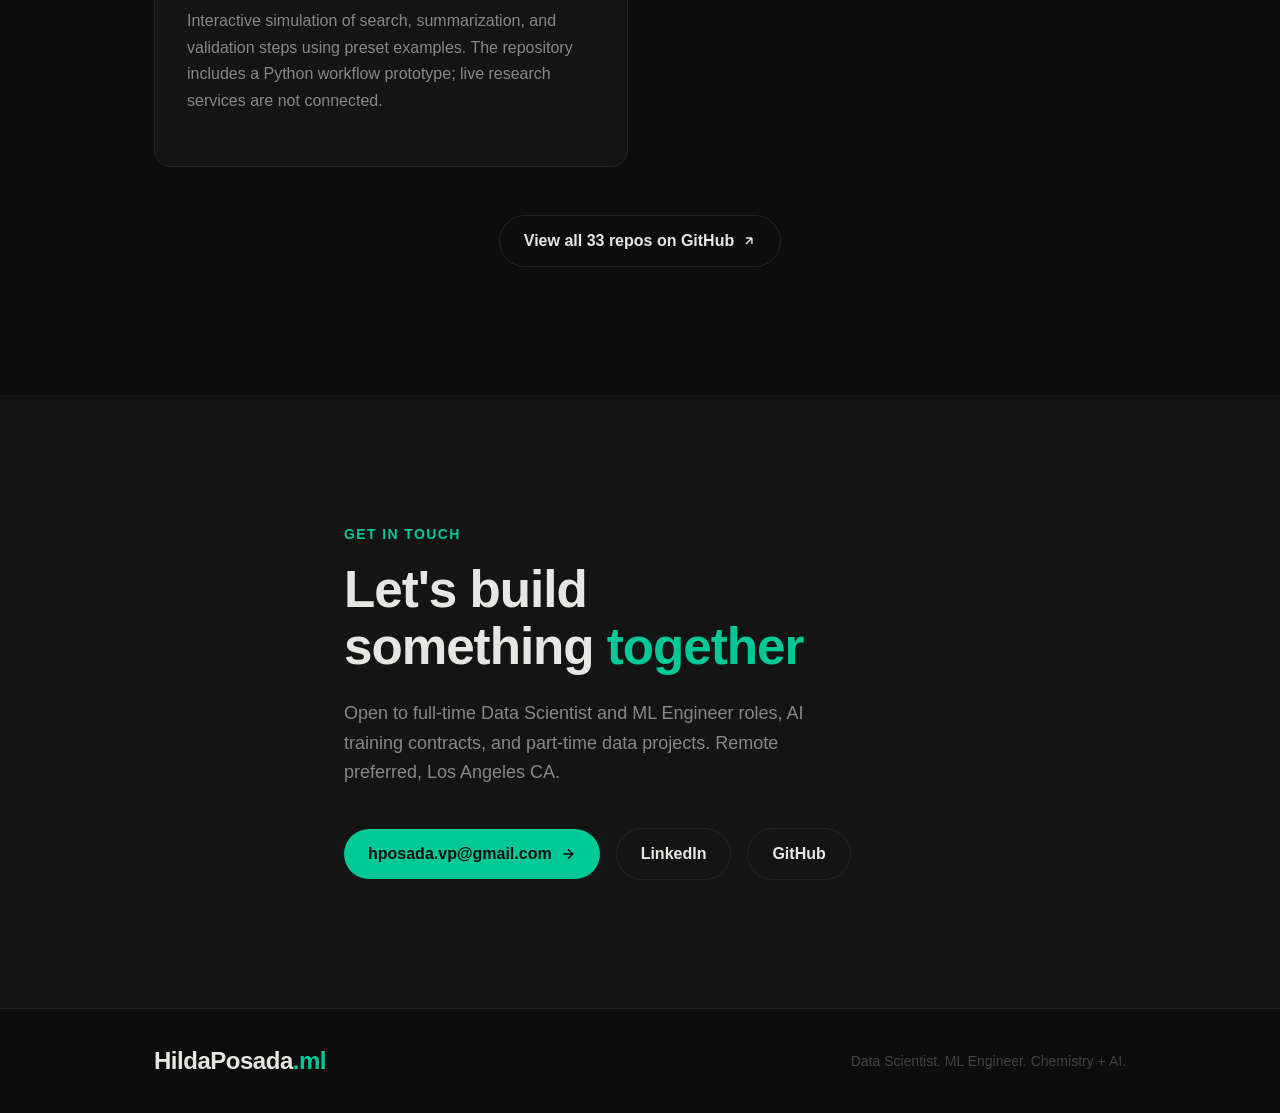
==== commit ff5b8788: "Link NeuroPass portfolio demo to working Streamlit model deployment" ====
--- a/index.html
+++ b/index.html
@@ -252,18 +252,18 @@
         </div>
 
         <!-- CARD 3: MOLECULE -->
-        <div class="project-card animate-on-scroll" data-delay="2" onclick="window.open('https://molecule-demo.vercel.app','_blank')" style="cursor:pointer">
+        <div class="project-card animate-on-scroll" data-delay="2" onclick="window.open('https://neuropass.streamlit.app/','_blank')" style="cursor:pointer">
           <div class="project-img-wrap">
             <img src="project-molecule.png" alt="Molecule Property Prediction" loading="lazy" />
             <div class="project-img-overlay">
-              <a href="https://molecule-demo.vercel.app" target="_blank" rel="noopener" onclick="event.stopPropagation()" class="card-overlay-link card-overlay-left">Interactive demo <svg width="12" height="12" viewBox="0 0 24 24" fill="none" stroke="currentColor" stroke-width="2.5"><path d="M7 17L17 7M17 7H7M17 7v10"/></svg></a>
+              <a href="https://neuropass.streamlit.app/" target="_blank" rel="noopener" onclick="event.stopPropagation()" class="card-overlay-link card-overlay-left">Interactive demo <svg width="12" height="12" viewBox="0 0 24 24" fill="none" stroke="currentColor" stroke-width="2.5"><path d="M7 17L17 7M17 7H7M17 7v10"/></svg></a>
               <a href="https://github.com/HildaPosada/Chemical-Molecule-Property-Prediction-Using-Neural-Networks" target="_blank" rel="noopener" onclick="event.stopPropagation()" class="card-overlay-link card-overlay-right">GitHub <svg width="12" height="12" viewBox="0 0 24 24" fill="none" stroke="currentColor" stroke-width="2.5"><path d="M7 17L17 7M17 7H7M17 7v10"/></svg></a>
             </div>
           </div>
           <div class="project-body">
             <div class="project-meta"><span class="project-tag">Neural Networks</span><span class="project-tag">Python</span></div>
             <h3>Molecule Property Prediction</h3>
-            <p>PyTorch project for predicting blood-brain barrier permeability. The web demo explains descriptor rules for six example molecules; it is separate from the trained model.</p>
+            <p>Predict blood-brain barrier penetration from a molecular SMILES string using a trained PyTorch model and RDKit features. The Streamlit app displays model probabilities, molecular properties, and structure.</p>
           </div>
         </div>
 
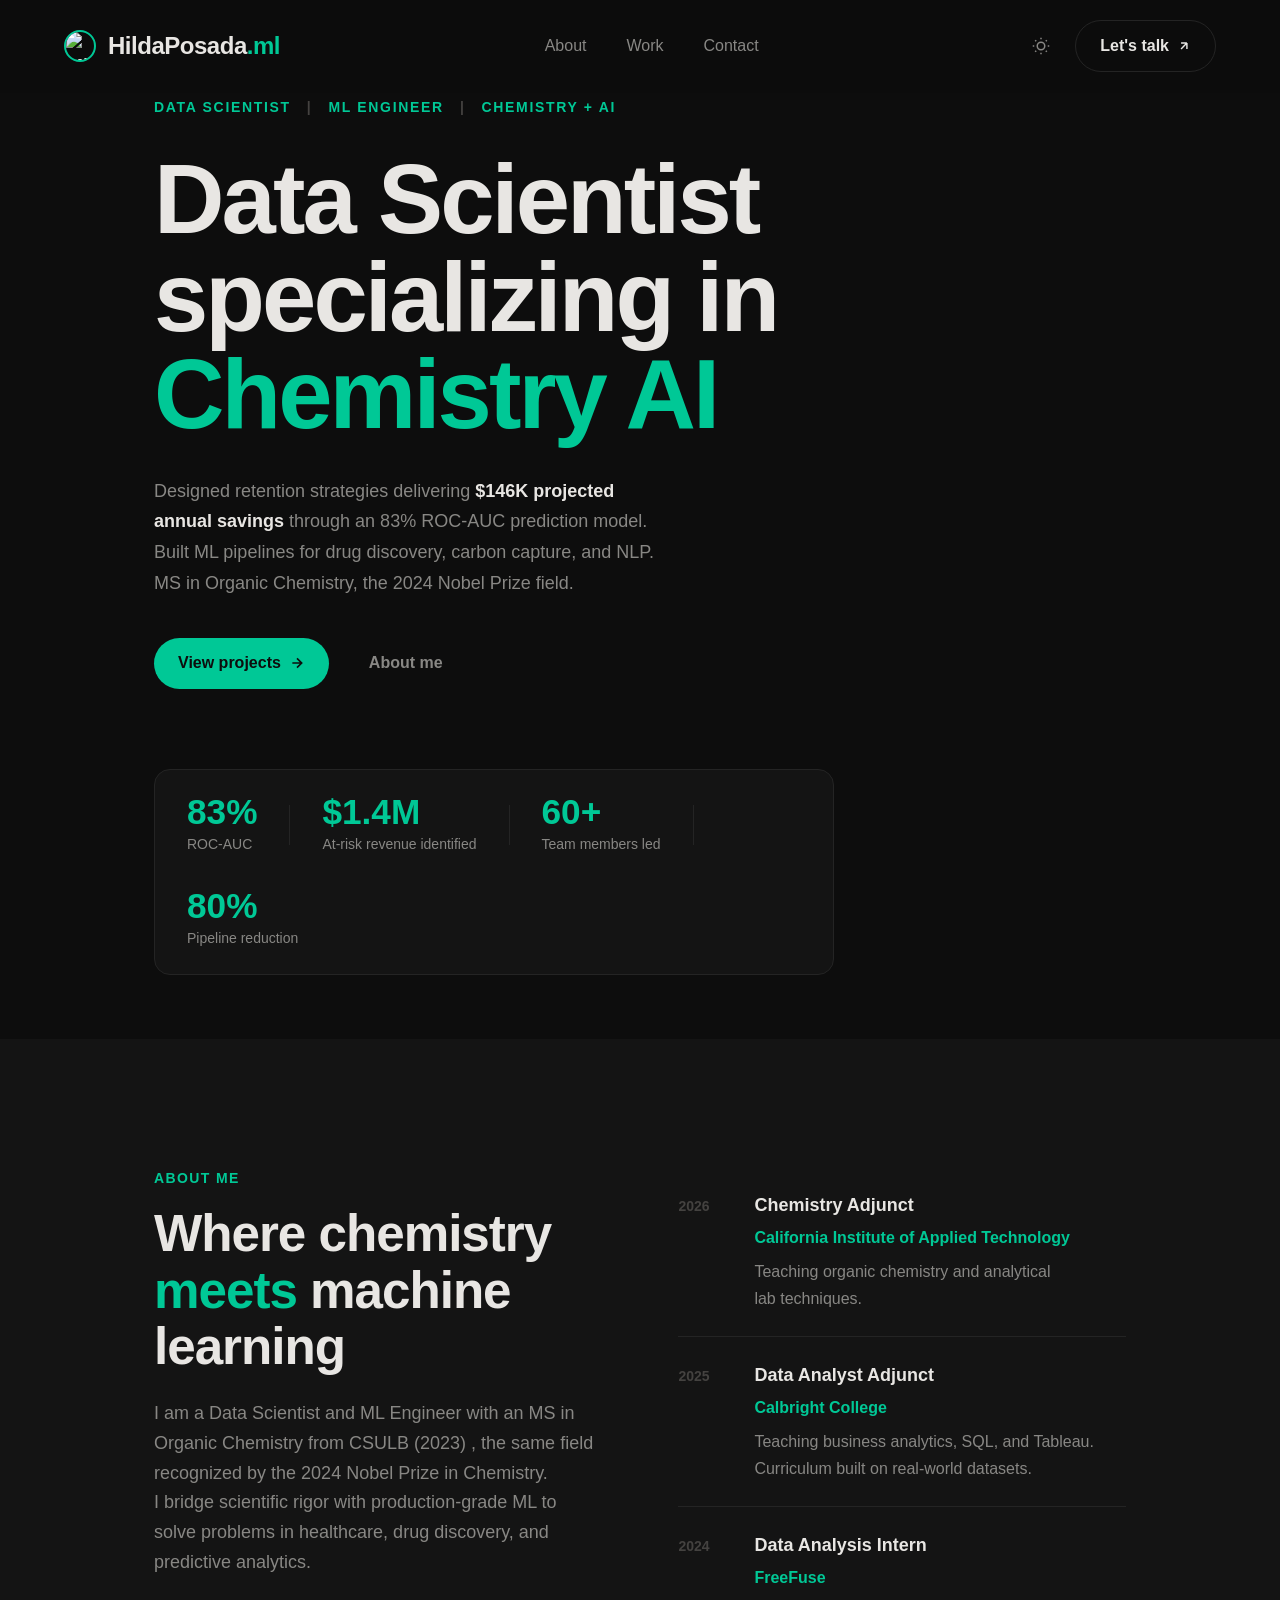
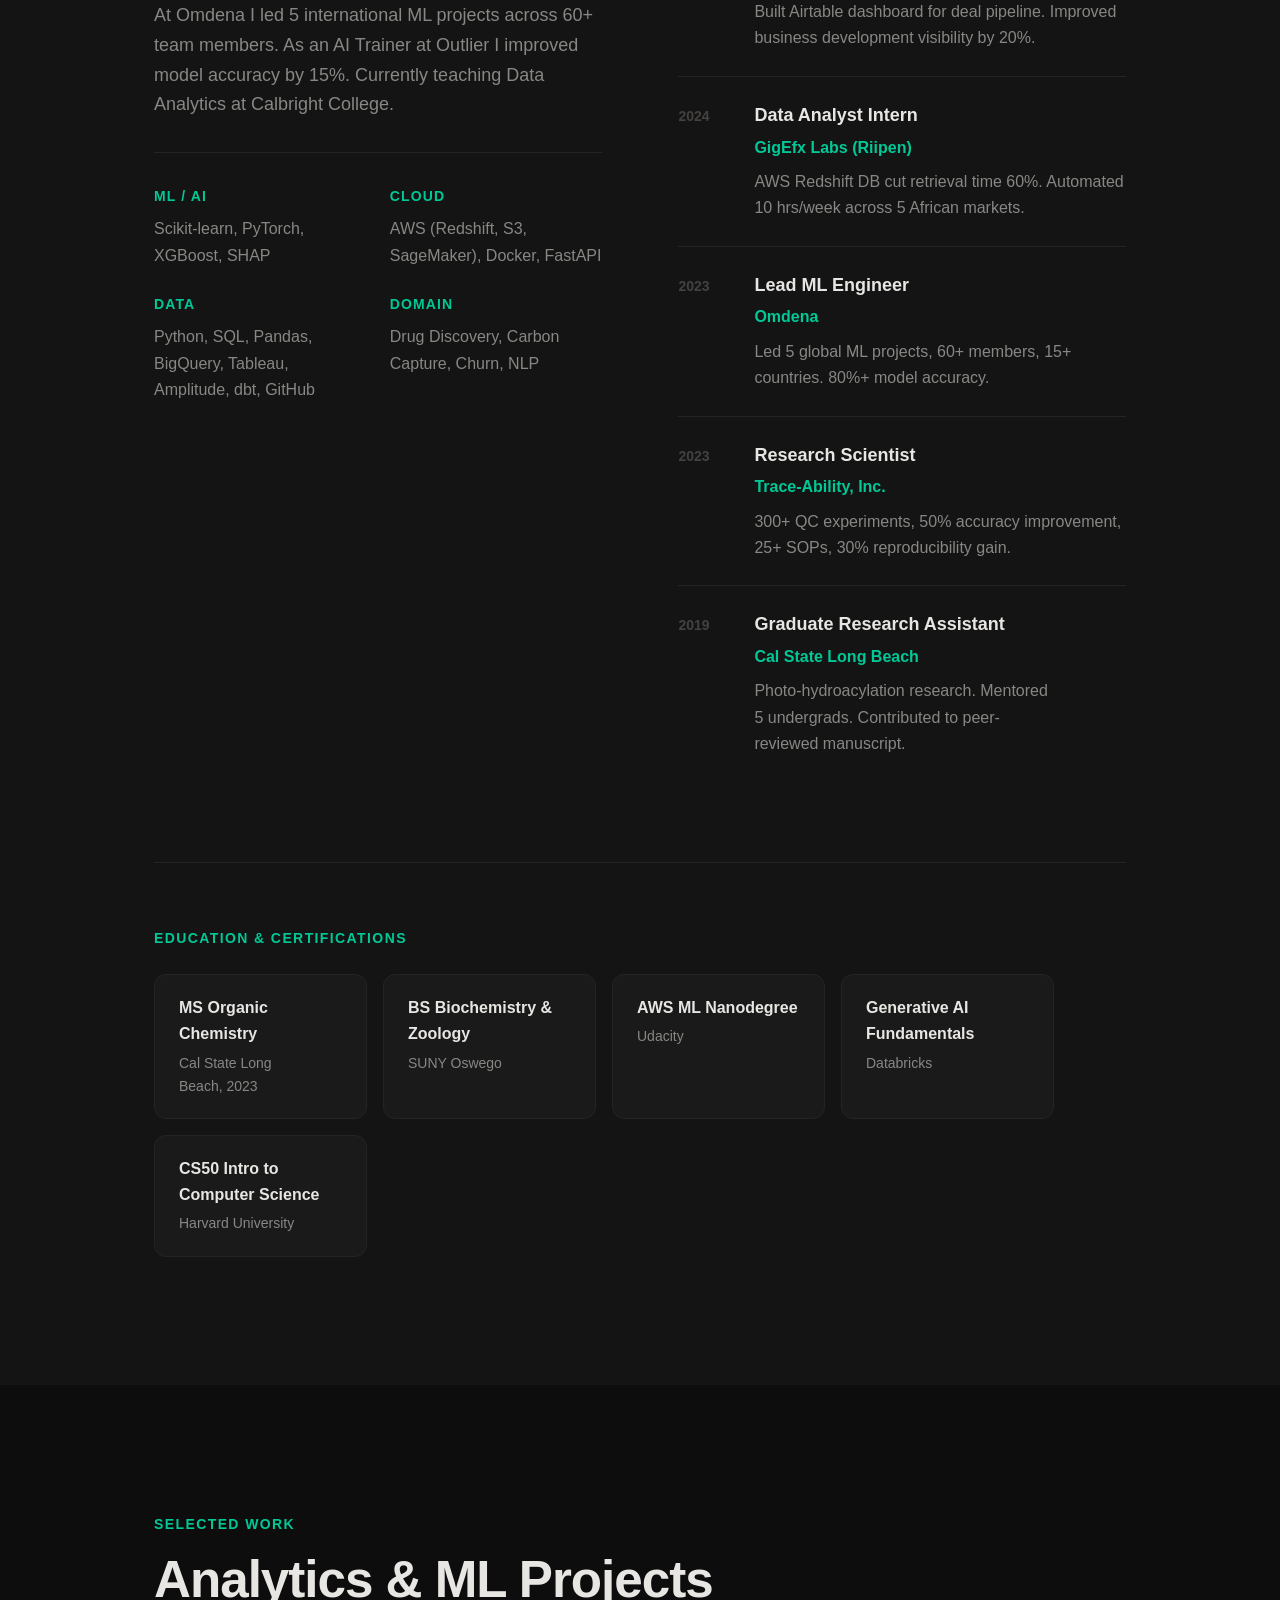
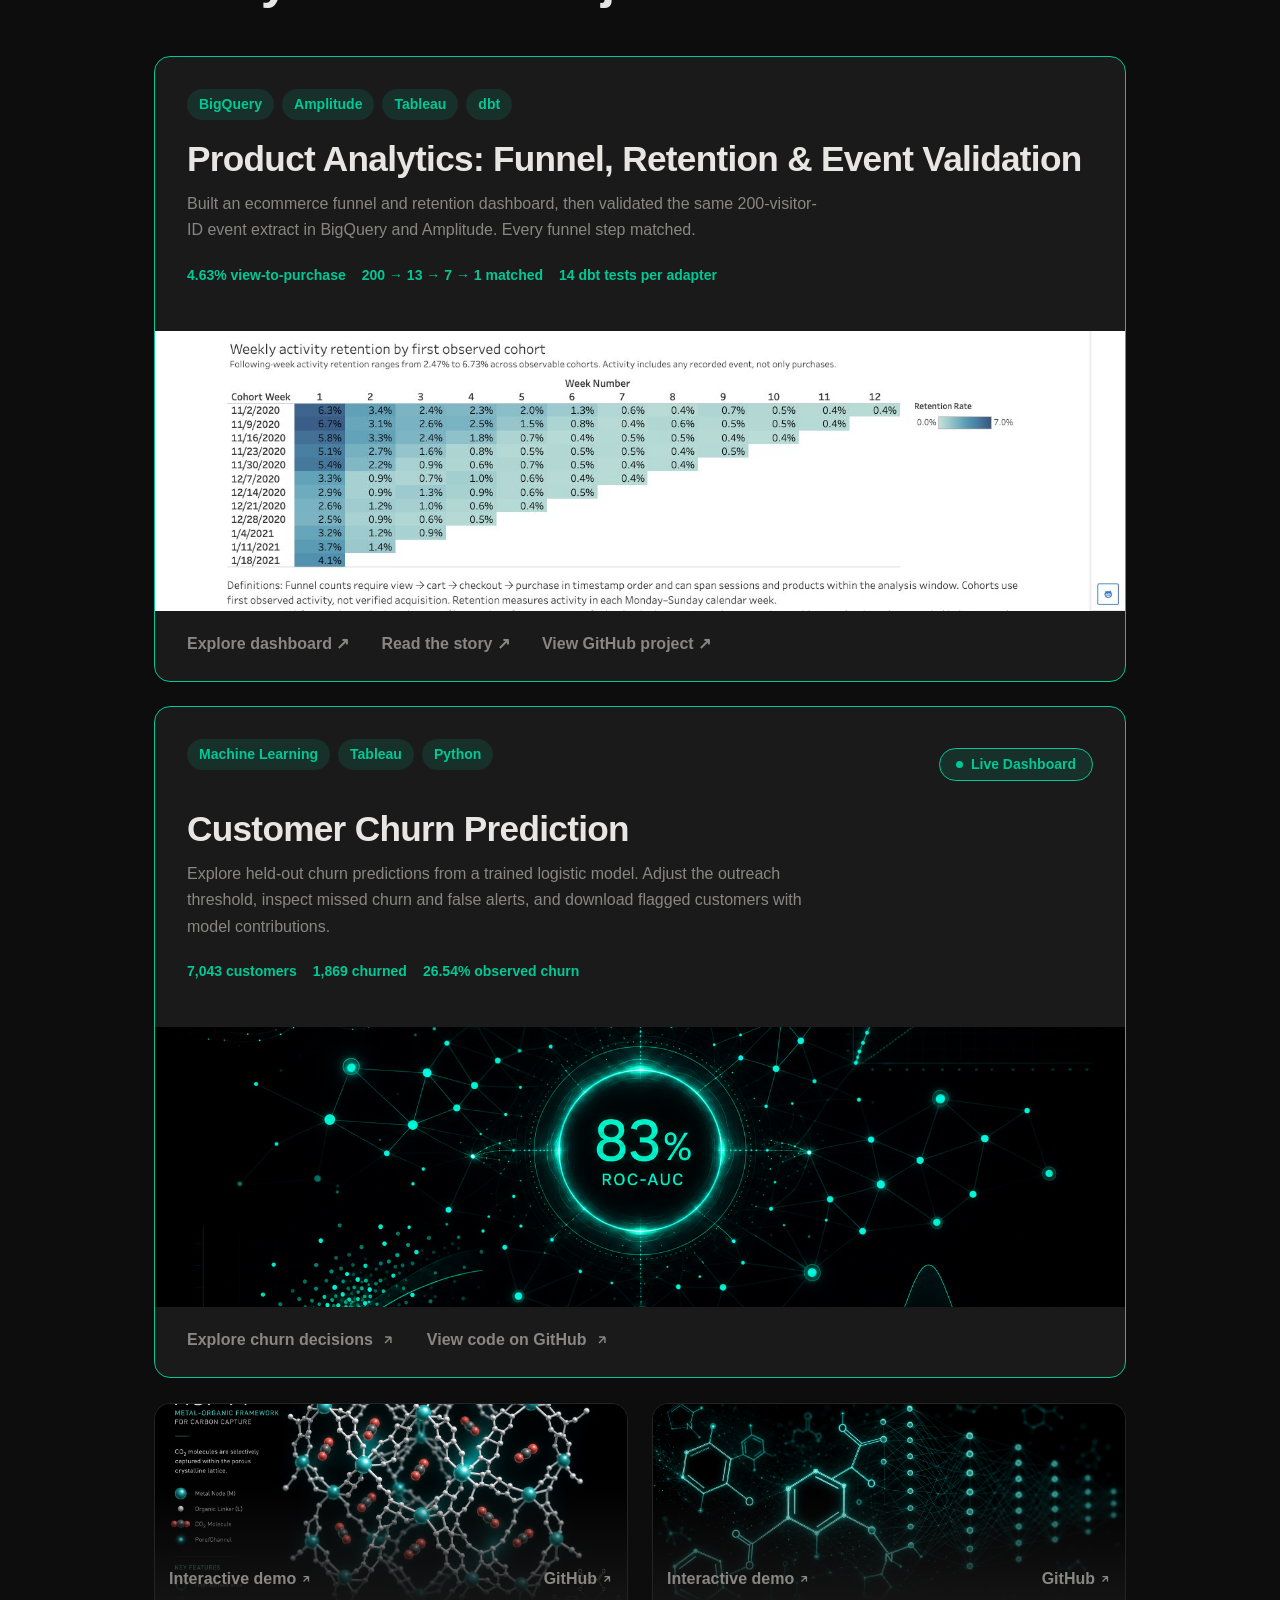
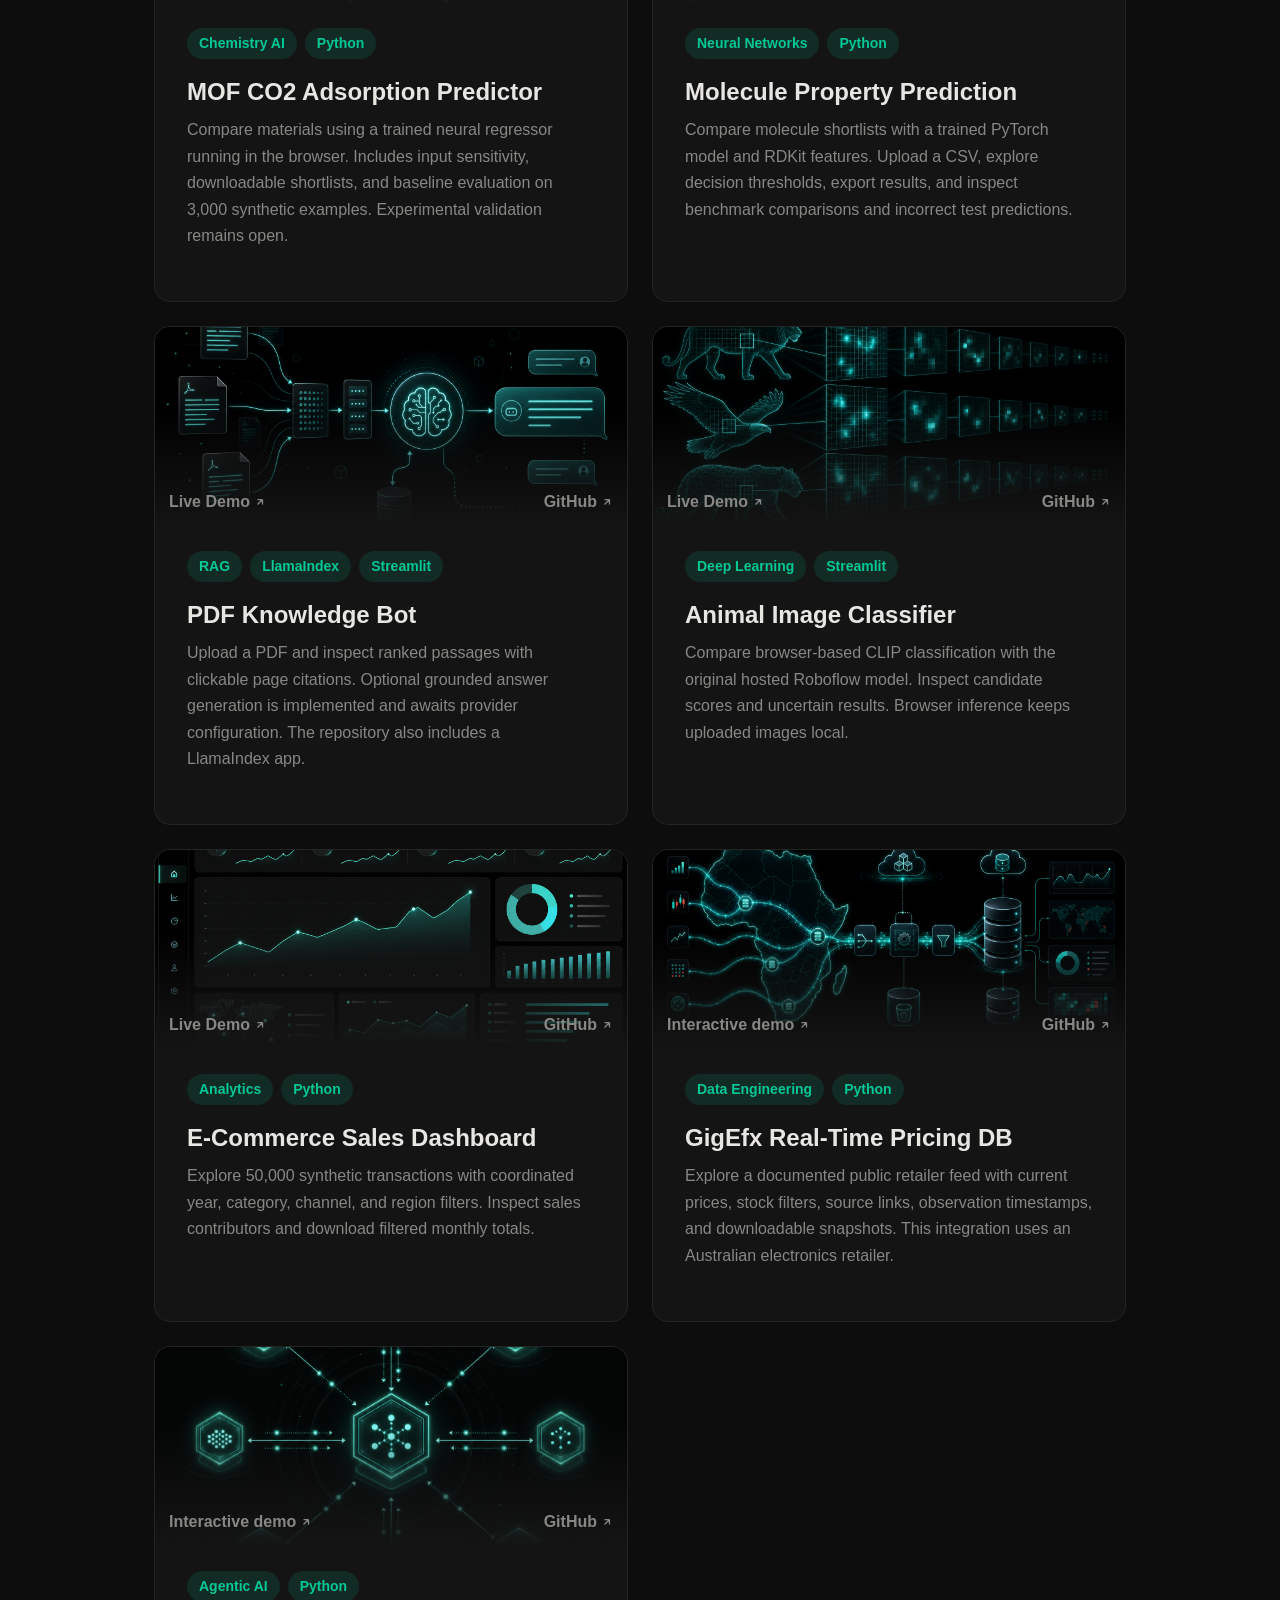
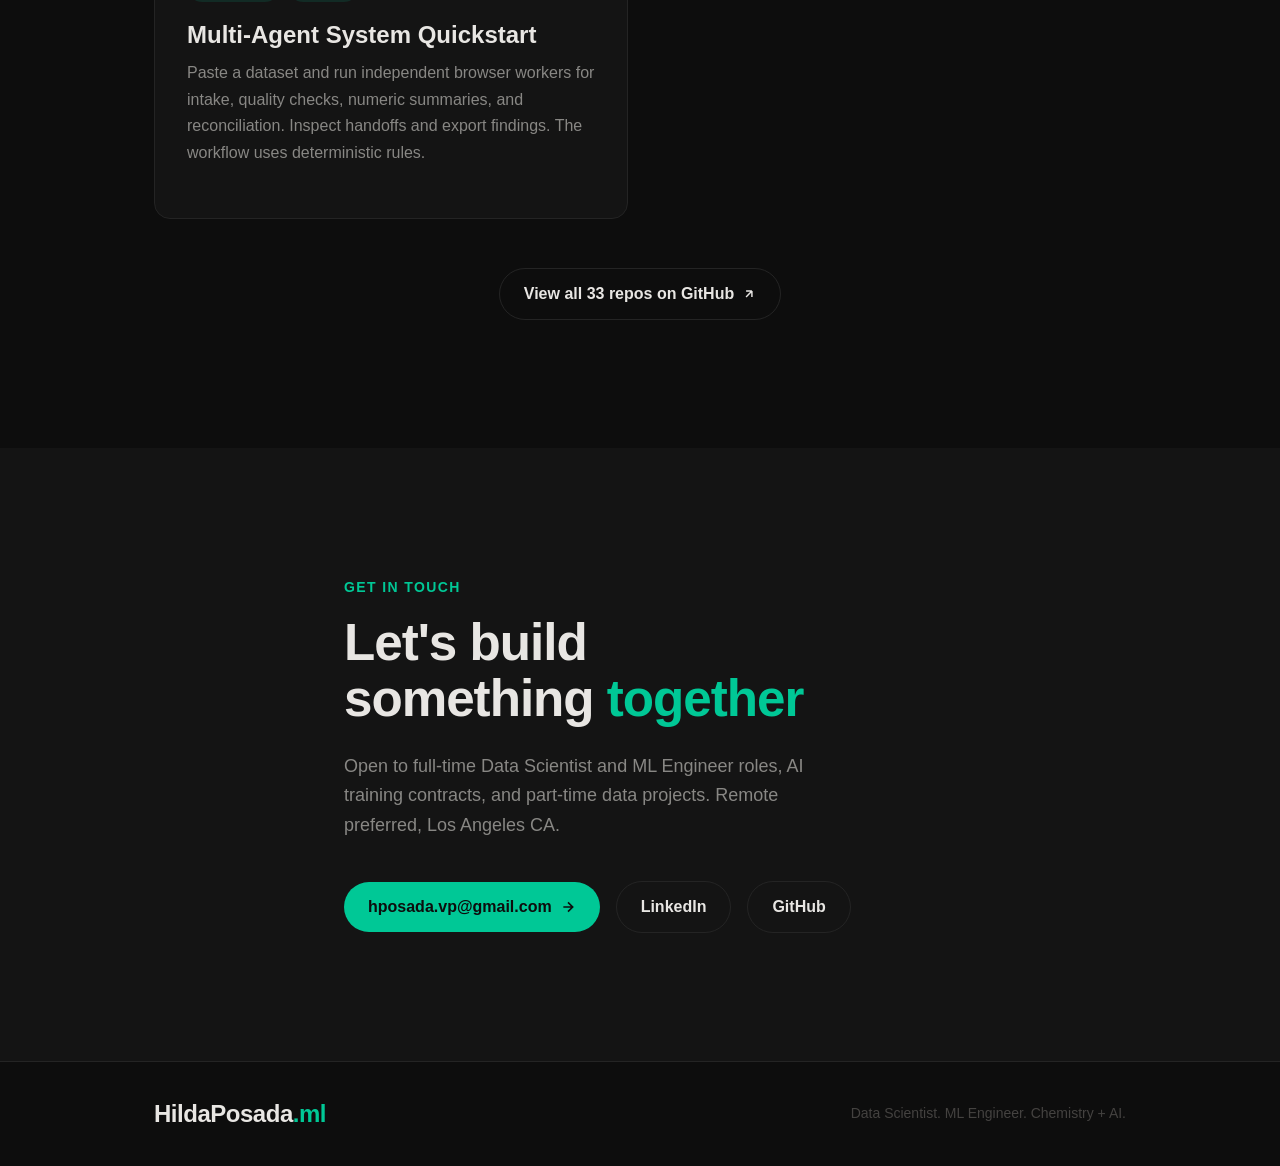
==== commit 0414e8f7: "Publish interactive churn and retention labs and update project capabilities" ====
--- a/index.html
+++ b/index.html
@@ -197,7 +197,7 @@
           </div>
           <div class="project-img-wrap"><img src="project-funnel.jpg" alt="Ecommerce purchase funnel and weekly retention dashboard in Tableau" loading="lazy" /></div>
           <div class="project-footer">
-            <a href="https://public.tableau.com/views/EcommerceProductAnalyticsFunnelRetention/ConversionRetention" target="_blank" rel="noopener" class="project-link">Explore dashboard ↗</a>
+            <a href="https://hildaposada.github.io/labs/product-analytics/" target="_blank" rel="noopener" class="project-link">Explore dashboard ↗</a>
             <a href="https://github.com/HildaPosada/cross-tool-funnel-check/blob/main/docs/case_study.md" target="_blank" rel="noopener" class="project-link">Read the story ↗</a>
             <a href="https://github.com/HildaPosada/cross-tool-funnel-check" target="_blank" rel="noopener" class="project-link">View GitHub project ↗</a>
           </div>
@@ -217,7 +217,7 @@
               </span>
             </div>
             <h3>Customer Churn Prediction</h3>
-            <p class="tableau-desc">Churn analysis of 7,043 telecom customers, including 1,869 recorded churn cases. Explore customer segments and retention opportunities in Tableau. Model training and evaluation are documented in the repository.</p>
+            <p class="tableau-desc">Explore held-out churn predictions from a trained logistic model. Adjust the outreach threshold, inspect missed churn and false alerts, and download flagged customers with model contributions.</p>
             <div class="project-stats">
               <span>7,043 customers</span>
               <span>1,869 churned</span>
@@ -226,8 +226,8 @@
           </div>
 
           <div class="project-img-wrap">                   <img src="project-churn.png" alt="Customer Churn Analysis Dashboard" loading="lazy" />                 </div>          <div class="project-footer">
-            <a href="https://public.tableau.com/app/profile/hilda.posada/viz/CustomerChurnAnalysis_17590022655190/CustomerChurnAnalysisDashboard" target="_blank" rel="noopener" class="project-link">
-              Open full dashboard <svg width="14" height="14" viewBox="0 0 24 24" fill="none" stroke="currentColor" stroke-width="2.5"><path d="M7 17L17 7M17 7H7M17 7v10"/></svg>
+            <a href="https://hildaposada.github.io/labs/churn/" target="_blank" rel="noopener" class="project-link">
+              Explore churn decisions <svg width="14" height="14" viewBox="0 0 24 24" fill="none" stroke="currentColor" stroke-width="2.5"><path d="M7 17L17 7M17 7H7M17 7v10"/></svg>
             </a>
             <a href="https://github.com/HildaPosada/customer-churn-analysis" target="_blank" rel="noopener" class="project-link">
               View code on GitHub <svg width="14" height="14" viewBox="0 0 24 24" fill="none" stroke="currentColor" stroke-width="2.5"><path d="M7 17L17 7M17 7H7M17 7v10"/></svg>
@@ -247,7 +247,7 @@
           <div class="project-body">
             <div class="project-meta"><span class="project-tag">Chemistry AI</span><span class="project-tag">Python</span></div>
             <h3>MOF CO2 Adsorption Predictor</h3>
-            <p>ML pipeline for exploring CO2 adsorption using synthetic materials data. The interactive web demo illustrates a formula; a trained model backend is not connected.</p>
+            <p>Compare materials using a trained neural regressor running in the browser. Includes input sensitivity, downloadable shortlists, and baseline evaluation on 3,000 synthetic examples. Experimental validation remains open.</p>
           </div>
         </div>
 
@@ -263,7 +263,7 @@
           <div class="project-body">
             <div class="project-meta"><span class="project-tag">Neural Networks</span><span class="project-tag">Python</span></div>
             <h3>Molecule Property Prediction</h3>
-            <p>Predict blood-brain barrier penetration from a molecular SMILES string using a trained PyTorch model and RDKit features. The Streamlit app displays model probabilities, molecular properties, and structure.</p>
+            <p>Compare molecule shortlists with a trained PyTorch model and RDKit features. Upload a CSV, explore decision thresholds, export results, and inspect benchmark comparisons and incorrect test predictions.</p>
           </div>
         </div>
 
@@ -279,7 +279,7 @@
           <div class="project-body">
             <div class="project-meta"><span class="project-tag">RAG</span><span class="project-tag">LlamaIndex</span><span class="project-tag">Streamlit</span></div>
             <h3>PDF Knowledge Bot</h3>
-            <p>Upload a text-based PDF and find relevant passages with page citations. The repository also contains a separate LlamaIndex and Streamlit RAG implementation.</p>
+            <p>Upload a PDF and inspect ranked passages with clickable page citations. Optional grounded answer generation is implemented and awaits provider configuration. The repository also includes a LlamaIndex app.</p>
           </div>
         </div>
 
@@ -295,7 +295,7 @@
           <div class="project-body">
             <div class="project-meta"><span class="project-tag">Deep Learning</span><span class="project-tag">Streamlit</span></div>
             <h3>Animal Image Classifier</h3>
-            <p>Animal classification with a hosted Roboflow ResNet34 model. The web app submits real images, displays model confidence, and flags uncertain results. A Streamlit interface is also included in the repository.</p>
+            <p>Compare browser-based CLIP classification with the original hosted Roboflow model. Inspect candidate scores and uncertain results. Browser inference keeps uploaded images local.</p>
           </div>
         </div>
 
@@ -311,7 +311,7 @@
           <div class="project-body">
             <div class="project-meta"><span class="project-tag">Analytics</span><span class="project-tag">Python</span></div>
             <h3>E-Commerce Sales Dashboard</h3>
-            <p>Sales dashboard backed by 50,000 synthetic transactions. Explore monthly recorded sales, product categories, and channels, with a year filter and documented data coverage.</p>
+            <p>Explore 50,000 synthetic transactions with coordinated year, category, channel, and region filters. Inspect sales contributors and download filtered monthly totals.</p>
           </div>
         </div>
 
@@ -327,7 +327,7 @@
           <div class="project-body">
             <div class="project-meta"><span class="project-tag">Data Engineering</span><span class="project-tag">Python</span></div>
             <h3>GigEfx Real-Time Pricing DB</h3>
-            <p>Retail price scraper project with an interactive dashboard of example products. The web demo uses fixed sample prices; a live pricing feed is not connected.</p>
+            <p>Explore a documented public retailer feed with current prices, stock filters, source links, observation timestamps, and downloadable snapshots. This integration uses an Australian electronics retailer.</p>
           </div>
         </div>
 
@@ -343,7 +343,7 @@
           <div class="project-body">
             <div class="project-meta"><span class="project-tag">Agentic AI</span><span class="project-tag">Python</span></div>
             <h3>Multi-Agent System Quickstart</h3>
-            <p>Interactive simulation of search, summarization, and validation steps using preset examples. The repository includes a Python workflow prototype; live research services are not connected.</p>
+            <p>Paste a dataset and run independent browser workers for intake, quality checks, numeric summaries, and reconciliation. Inspect handoffs and export findings. The workflow uses deterministic rules.</p>
           </div>
         </div>
 
@@ -404,3 +404,4 @@
   </script>
 </body>
 </html>
+
